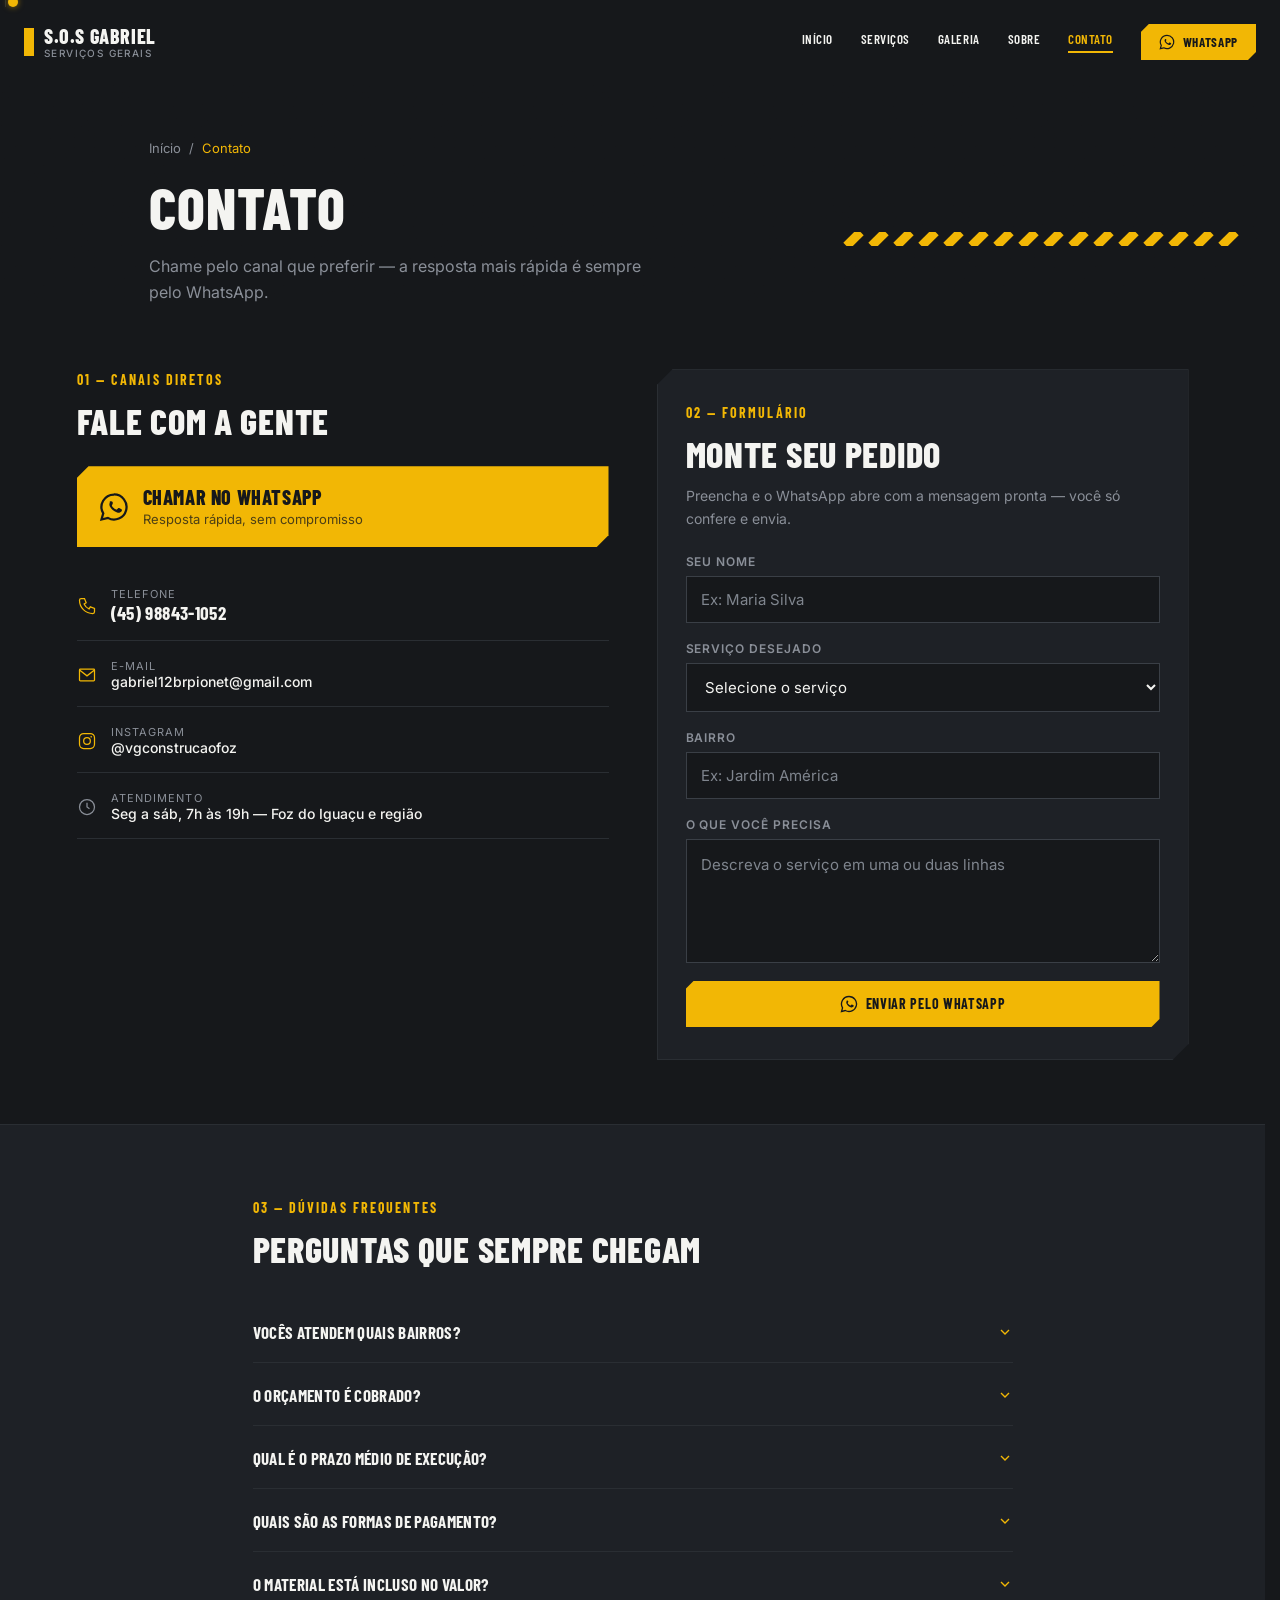
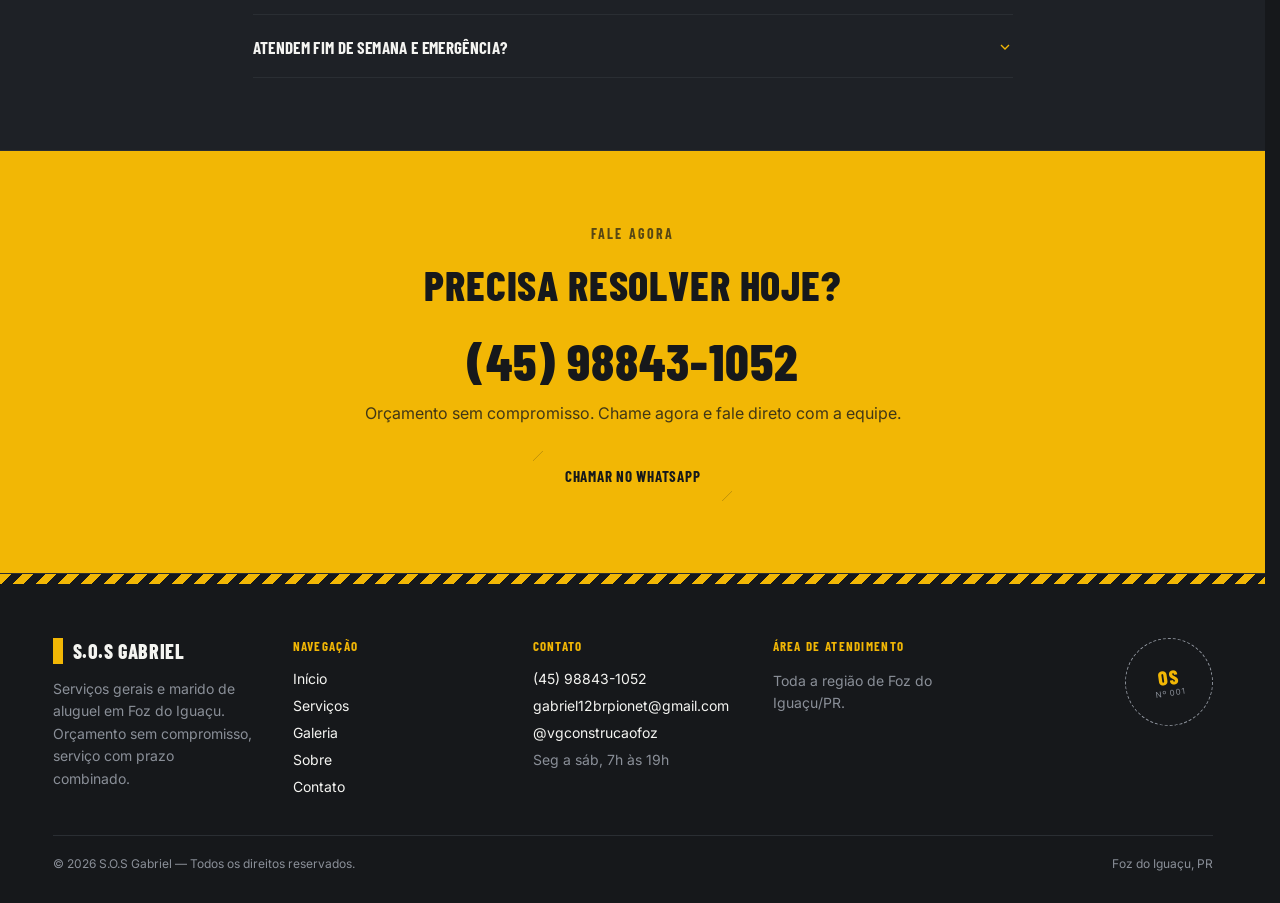
==== contato.html @ 35807630 "Normalize static site for deploy Move site from "Detalhes para construir site/" to repo root, rename" ====
<!DOCTYPE html>
<html lang="pt-BR">
<head>
<meta charset="utf-8" />
<meta name="viewport" content="width=device-width, initial-scale=1" />
<title>Contato — S.O.S Gabriel Foz do Iguaçu | WhatsApp (45) 98843-1052</title>
<meta name="description" content="Fale com o S.O.S Gabriel em Foz do Iguaçu: WhatsApp (45) 98843-1052, telefone, e-mail e Instagram. Peça seu orçamento sem compromisso pelo formulário." />
<meta property="og:title" content="Contato — S.O.S Gabriel Foz do Iguaçu" />
<meta property="og:description" content="WhatsApp (45) 98843-1052. Marido de aluguel e serviços gerais em Foz do Iguaçu/PR. Orçamento sem compromisso." />
<meta property="og:type" content="website" />
<meta property="og:locale" content="pt_BR" />
<link rel="preconnect" href="https://fonts.googleapis.com" />
<link rel="preconnect" href="https://fonts.gstatic.com" crossorigin />
<link href="https://fonts.googleapis.com/css2?family=Barlow+Condensed:wght@600;700;800&family=Inter:wght@400;500;600;700&display=swap" rel="stylesheet" />
<link rel="icon" type="image/svg+xml" href="assets/img/favicon.svg" />
<link rel="stylesheet" href="css/styles.css" />
</head>
<body data-page="contato">

<div class="scroll-progress" aria-hidden="true">
  <div class="scroll-progress__tick" style="left:-6px"></div>
  <div class="scroll-progress__tick" style="left:5px"></div>
  <div class="scroll-progress__bubble" id="scrollBubble"></div>
</div>
<header class="site-header" id="siteHeader">
  <a class="brand" href="index.html">
    <span class="brand__bar"></span>
    <span class="brand__text">
      <span class="brand__name">S.O.S Gabriel</span>
      <span class="brand__tag">Serviços Gerais</span>
    </span>
  </a>
  <nav class="nav-desktop" aria-label="Navegação principal">
    <a class="nav-link" href="index.html">Início</a>
    <a class="nav-link" href="servicos.html">Serviços</a>
    <a class="nav-link" href="galeria.html">Galeria</a>
    <a class="nav-link" href="sobre.html">Sobre</a>
    <a class="nav-link is-active" href="contato.html">Contato</a>
    <a class="btn btn-primary btn-sm" data-wa="header" target="_blank" rel="noopener" aria-label="Falar no WhatsApp" href="#">
      <svg width="16" height="16" viewBox="0 0 24 24" fill="none" aria-hidden="true"><path d="M12 2a10 10 0 0 0-8.6 15.1L2 22l5.1-1.3A10 10 0 1 0 12 2z" stroke="#16181B" stroke-width="1.8" /><path d="M8.3 8.3c.3-.9 1-1 1.5-.9.5.1 1 .3 1.2 1 .3.6-.2 1.4-.5 1.9-.3.5-.3.7 0 1.1.6.9 1.9 2.1 3.1 2.6.4.2.6.1.9-.2l.6-.7c.4-.4 1-.5 1.4-.2l1.5.9c.4.3.5.9.2 1.3-.6.9-1.9 1.6-3.1 1.4-2.4-.4-5.2-2.4-6.5-5.2-.5-1.1-.4-2.3.3-3.4z" fill="#16181B" /></svg>
      WhatsApp
    </a>
  </nav>
  <button class="hamburger" id="hamburgerBtn" aria-label="Abrir menu" aria-expanded="false" aria-controls="mobileMenu">
    <span></span><span></span><span></span>
  </button>
</header>

<div id="mobileMenu" class="mobile-menu" role="dialog" aria-modal="true" aria-label="Menu de navegação" aria-hidden="true">
  <div class="mobile-menu__top">
    <span class="brand__name">S.O.S Gabriel</span>
    <button type="button" class="mobile-menu__close" aria-label="Fechar menu">×</button>
  </div>
  <nav class="mobile-menu__nav" aria-label="Navegação mobile">
    <a class="nav-link" href="index.html">Início</a>
    <a class="nav-link" href="servicos.html">Serviços</a>
    <a class="nav-link" href="galeria.html">Galeria</a>
    <a class="nav-link" href="sobre.html">Sobre</a>
    <a class="nav-link is-active" href="contato.html">Contato</a>
  </nav>
  <div class="mobile-menu__footer">
    <a href="tel:+5545988431052" class="mobile-menu__phone">(45) 98843-1052</a>
    <a class="mobile-menu__wa" data-wa="header" target="_blank" rel="noopener" href="#">Falar no WhatsApp</a>
  </div>
</div>

<div class="header-spacer"></div>

<section class="hero hero--inner">
  <div class="noise-overlay" aria-hidden="true"></div>
  <div class="container">
    <div class="breadcrumb">
      <a href="index.html">Início</a>
      <span>/</span>
      <span class="current">Contato</span>
    </div>
    <h1 class="h1">Contato</h1>
    <p class="lede">Chame pelo canal que preferir — a resposta mais rápida é sempre pelo WhatsApp.</p>
  </div>
  <div class="hero-stripes-wrap">
    <svg class="hero-stripes" width="100%" height="14" viewBox="0 0 400 14" preserveAspectRatio="none">
      <line x1="5.5" y1="14" x2="19.5" y2="0" stroke="#F2B705" stroke-width="9" vector-effect="non-scaling-stroke" stroke-dasharray="20" stroke-dashoffset="20" />
      <line x1="30.5" y1="14" x2="44.5" y2="0" stroke="#F2B705" stroke-width="9" vector-effect="non-scaling-stroke" stroke-dasharray="20" stroke-dashoffset="20" />
      <line x1="55.5" y1="14" x2="69.5" y2="0" stroke="#F2B705" stroke-width="9" vector-effect="non-scaling-stroke" stroke-dasharray="20" stroke-dashoffset="20" />
      <line x1="80.5" y1="14" x2="94.5" y2="0" stroke="#F2B705" stroke-width="9" vector-effect="non-scaling-stroke" stroke-dasharray="20" stroke-dashoffset="20" />
      <line x1="105.5" y1="14" x2="119.5" y2="0" stroke="#F2B705" stroke-width="9" vector-effect="non-scaling-stroke" stroke-dasharray="20" stroke-dashoffset="20" />
      <line x1="130.5" y1="14" x2="144.5" y2="0" stroke="#F2B705" stroke-width="9" vector-effect="non-scaling-stroke" stroke-dasharray="20" stroke-dashoffset="20" />
      <line x1="155.5" y1="14" x2="169.5" y2="0" stroke="#F2B705" stroke-width="9" vector-effect="non-scaling-stroke" stroke-dasharray="20" stroke-dashoffset="20" />
      <line x1="180.5" y1="14" x2="194.5" y2="0" stroke="#F2B705" stroke-width="9" vector-effect="non-scaling-stroke" stroke-dasharray="20" stroke-dashoffset="20" />
      <line x1="205.5" y1="14" x2="219.5" y2="0" stroke="#F2B705" stroke-width="9" vector-effect="non-scaling-stroke" stroke-dasharray="20" stroke-dashoffset="20" />
      <line x1="230.5" y1="14" x2="244.5" y2="0" stroke="#F2B705" stroke-width="9" vector-effect="non-scaling-stroke" stroke-dasharray="20" stroke-dashoffset="20" />
      <line x1="255.5" y1="14" x2="269.5" y2="0" stroke="#F2B705" stroke-width="9" vector-effect="non-scaling-stroke" stroke-dasharray="20" stroke-dashoffset="20" />
      <line x1="280.5" y1="14" x2="294.5" y2="0" stroke="#F2B705" stroke-width="9" vector-effect="non-scaling-stroke" stroke-dasharray="20" stroke-dashoffset="20" />
      <line x1="305.5" y1="14" x2="319.5" y2="0" stroke="#F2B705" stroke-width="9" vector-effect="non-scaling-stroke" stroke-dasharray="20" stroke-dashoffset="20" />
      <line x1="330.5" y1="14" x2="344.5" y2="0" stroke="#F2B705" stroke-width="9" vector-effect="non-scaling-stroke" stroke-dasharray="20" stroke-dashoffset="20" />
      <line x1="355.5" y1="14" x2="369.5" y2="0" stroke="#F2B705" stroke-width="9" vector-effect="non-scaling-stroke" stroke-dasharray="20" stroke-dashoffset="20" />
      <line x1="380.5" y1="14" x2="394.5" y2="0" stroke="#F2B705" stroke-width="9" vector-effect="non-scaling-stroke" stroke-dasharray="20" stroke-dashoffset="20" />
    </svg>
  </div>
</section>

<div class="contact-grid">
  <div>
    <span class="eyebrow">01 — Canais diretos</span>
    <h2 class="h2">Fale com a gente</h2>

    <a href="#" data-wa="contato" target="_blank" rel="noopener" class="contact-wa">
      <svg width="30" height="30" viewBox="0 0 24 24" fill="none" aria-hidden="true"><path d="M12 2a10 10 0 0 0-8.6 15.1L2 22l5.1-1.3A10 10 0 1 0 12 2z" stroke="#16181B" stroke-width="1.8" /><path d="M8.3 8.3c.3-.9 1-1 1.5-.9.5.1 1 .3 1.2 1 .3.6-.2 1.4-.5 1.9-.3.5-.3.7 0 1.1.6.9 1.9 2.1 3.1 2.6.4.2.6.1.9-.2l.6-.7c.4-.4 1-.5 1.4-.2l1.5.9c.4.3.5.9.2 1.3-.6.9-1.9 1.6-3.1 1.4-2.4-.4-5.2-2.4-6.5-5.2-.5-1.1-.4-2.3.3-3.4z" fill="#16181B" /></svg>
      <span>
        <strong>Chamar no WhatsApp</strong>
        <small>Resposta rápida, sem compromisso</small>
      </span>
    </a>

    <div class="contact-list">
      <a href="tel:+5545988431052" class="contact-list__item">
        <svg width="20" height="20" viewBox="0 0 24 24" fill="none" stroke="#F2B705" stroke-width="1.5" aria-hidden="true"><path d="M5 3h4l2 5-2.5 1.5a12 12 0 0 0 6 6L16 13l5 2v4a2 2 0 0 1-2 2A16 16 0 0 1 3 5a2 2 0 0 1 2-2z" /></svg>
        <span>
          <span class="contact-list__label">Telefone</span>
          <span class="contact-list__value">(45) 98843-1052</span>
        </span>
      </a>
      <a href="mailto:gabriel12brpionet@gmail.com" class="contact-list__item">
        <svg width="20" height="20" viewBox="0 0 24 24" fill="none" stroke="#F2B705" stroke-width="1.5" aria-hidden="true"><rect x="3" y="5" width="18" height="14" rx="1" /><path d="M3 6l9 7 9-7" /></svg>
        <span>
          <span class="contact-list__label">E-mail</span>
          <span class="contact-list__value--body">gabriel12brpionet@gmail.com</span>
        </span>
      </a>
      <a href="https://instagram.com/vgconstrucaofoz" target="_blank" rel="noopener" class="contact-list__item">
        <svg width="20" height="20" viewBox="0 0 24 24" fill="none" stroke="#F2B705" stroke-width="1.5" aria-hidden="true"><rect x="3" y="3" width="18" height="18" rx="5" /><circle cx="12" cy="12" r="4" /><circle cx="17" cy="7" r="1" fill="#F2B705" stroke="none" /></svg>
        <span>
          <span class="contact-list__label">Instagram</span>
          <span class="contact-list__value--body">@vgconstrucaofoz</span>
        </span>
      </a>
      <div class="contact-list__item">
        <svg width="20" height="20" viewBox="0 0 24 24" fill="none" stroke="#8A8F98" stroke-width="1.5" aria-hidden="true"><circle cx="12" cy="12" r="9" /><path d="M12 7v5l3 2" /></svg>
        <span>
          <span class="contact-list__label">Atendimento</span>
          <span class="contact-list__value--body">Seg a sáb, 7h às 19h — Foz do Iguaçu e região</span>
        </span>
      </div>
    </div>
  </div>

  <div class="contact-form-card">
    <span class="eyebrow">02 — Formulário</span>
    <h2 class="h2">Monte seu pedido</h2>
    <p>Preencha e o WhatsApp abre com a mensagem pronta — você só confere e envia.</p>

    <form class="form" novalidate>
      <div class="field">
        <label for="os-nome">Seu nome</label>
        <input id="os-nome" name="nome" type="text" placeholder="Ex: Maria Silva" aria-invalid="false" />
        <span role="alert" class="field__error"></span>
      </div>

      <div class="field">
        <label for="os-servico">Serviço desejado</label>
        <select id="os-servico" name="servico" aria-invalid="false">
          <option value="">Selecione o serviço</option>
          <option value="Pintura">Pintura</option>
          <option value="Cerâmica e porcelanato">Cerâmica e porcelanato</option>
          <option value="Elétrica e instalações">Elétrica e instalações</option>
          <option value="Montagem de móveis">Montagem de móveis</option>
          <option value="Manutenção geral">Manutenção geral</option>
          <option value="Desentupimento">Desentupimento</option>
          <option value="Limpeza de calhas e telhados">Limpeza de calhas e telhados</option>
          <option value="Acabamentos">Acabamentos</option>
          <option value="Outro serviço">Outro serviço</option>
        </select>
        <span role="alert" class="field__error"></span>
      </div>

      <div class="field">
        <label for="os-bairro">Bairro</label>
        <input id="os-bairro" name="bairro" type="text" placeholder="Ex: Jardim América" aria-invalid="false" />
        <span role="alert" class="field__error"></span>
      </div>

      <div class="field">
        <label for="os-descricao">O que você precisa</label>
        <textarea id="os-descricao" name="descricao" rows="4" placeholder="Descreva o serviço em uma ou duas linhas" aria-invalid="false"></textarea>
        <span role="alert" class="field__error"></span>
      </div>

      <button type="submit" class="btn btn-primary" style="justify-content:center;">
        <svg width="18" height="18" viewBox="0 0 24 24" fill="none" aria-hidden="true"><path d="M12 2a10 10 0 0 0-8.6 15.1L2 22l5.1-1.3A10 10 0 1 0 12 2z" stroke="#16181B" stroke-width="1.8" /><path d="M8.3 8.3c.3-.9 1-1 1.5-.9.5.1 1 .3 1.2 1 .3.6-.2 1.4-.5 1.9-.3.5-.3.7 0 1.1.6.9 1.9 2.1 3.1 2.6.4.2.6.1.9-.2l.6-.7c.4-.4 1-.5 1.4-.2l1.5.9c.4.3.5.9.2 1.3-.6.9-1.9 1.6-3.1 1.4-2.4-.4-5.2-2.4-6.5-5.2-.5-1.1-.4-2.3.3-3.4z" fill="#16181B" /></svg>
        Enviar pelo WhatsApp
      </button>
      <span role="status" class="form-status">WhatsApp aberto em nova aba com sua mensagem. Se não abriu, verifique o bloqueio de pop-ups.</span>
    </form>
  </div>
</div>

<section class="section--alt" style="padding:72px 24px;">
  <div class="container" style="max-width:760px;">
    <span class="eyebrow">03 — Dúvidas frequentes</span>
    <h2 class="h2">Perguntas que sempre chegam</h2>
    <div class="faq-list">
      <div class="faq-item">
        <button type="button" class="faq-item__q" aria-expanded="false">
          <span>Vocês atendem quais bairros?</span>
          <span class="faq-item__icon" aria-hidden="true"><svg width="16" height="16" viewBox="0 0 24 24" fill="none" stroke="#F2B705" stroke-width="2"><polyline points="6 9 12 15 18 9" /></svg></span>
        </button>
        <div class="faq-item__panel">
          <div class="faq-item__panel-inner">
            <p>Atendemos toda Foz do Iguaçu — Centro, Jardim América, Vila Yolanda, Três Lagoas, Porto Meira, Cidade Nova e demais bairros — além de cidades vizinhas como Santa Terezinha de Itaipu e Medianeira.</p>
          </div>
        </div>
      </div>
      <div class="faq-item">
        <button type="button" class="faq-item__q" aria-expanded="false">
          <span>O orçamento é cobrado?</span>
          <span class="faq-item__icon" aria-hidden="true"><svg width="16" height="16" viewBox="0 0 24 24" fill="none" stroke="#F2B705" stroke-width="2"><polyline points="6 9 12 15 18 9" /></svg></span>
        </button>
        <div class="faq-item__panel">
          <div class="faq-item__panel-inner">
            <p>Não. A visita e o orçamento são gratuitos e sem compromisso. Você só paga se aprovar o serviço.</p>
          </div>
        </div>
      </div>
      <div class="faq-item">
        <button type="button" class="faq-item__q" aria-expanded="false">
          <span>Qual é o prazo médio de execução?</span>
          <span class="faq-item__icon" aria-hidden="true"><svg width="16" height="16" viewBox="0 0 24 24" fill="none" stroke="#F2B705" stroke-width="2"><polyline points="6 9 12 15 18 9" /></svg></span>
        </button>
        <div class="faq-item__panel">
          <div class="faq-item__panel-inner">
            <p>Depende do serviço: um reparo simples ou montagem de móvel geralmente sai no mesmo dia; pintura e revestimento variam de dois a cinco dias. O prazo é combinado antes de começar e cumprido.</p>
          </div>
        </div>
      </div>
      <div class="faq-item">
        <button type="button" class="faq-item__q" aria-expanded="false">
          <span>Quais são as formas de pagamento?</span>
          <span class="faq-item__icon" aria-hidden="true"><svg width="16" height="16" viewBox="0 0 24 24" fill="none" stroke="#F2B705" stroke-width="2"><polyline points="6 9 12 15 18 9" /></svg></span>
        </button>
        <div class="faq-item__panel">
          <div class="faq-item__panel-inner">
            <p>Aceitamos Pix, dinheiro e cartão. Em serviços maiores é possível dividir o pagamento em etapas, combinadas junto com o orçamento.</p>
          </div>
        </div>
      </div>
      <div class="faq-item">
        <button type="button" class="faq-item__q" aria-expanded="false">
          <span>O material está incluso no valor?</span>
          <span class="faq-item__icon" aria-hidden="true"><svg width="16" height="16" viewBox="0 0 24 24" fill="none" stroke="#F2B705" stroke-width="2"><polyline points="6 9 12 15 18 9" /></svg></span>
        </button>
        <div class="faq-item__panel">
          <div class="faq-item__panel-inner">
            <p>Você escolhe: podemos orçar só a mão de obra ou incluir o material. Quando incluímos, a lista e os valores vão discriminados no orçamento, sem sobretaxa escondida.</p>
          </div>
        </div>
      </div>
      <div class="faq-item">
        <button type="button" class="faq-item__q" aria-expanded="false">
          <span>Atendem fim de semana e emergência?</span>
          <span class="faq-item__icon" aria-hidden="true"><svg width="16" height="16" viewBox="0 0 24 24" fill="none" stroke="#F2B705" stroke-width="2"><polyline points="6 9 12 15 18 9" /></svg></span>
        </button>
        <div class="faq-item__panel">
          <div class="faq-item__panel-inner">
            <p>Sim. Atendemos de segunda a sábado, das 7h às 19h, e emergências como vazamento ou entupimento podem ser atendidas fora desse horário — chame no WhatsApp e a gente verifica a disponibilidade.</p>
          </div>
        </div>
      </div>
    </div>
  </div>
</section>

<section class="cta-banner">
  <div class="container">
    <span class="cta-banner__eyebrow">Fale agora</span>
    <h2 class="cta-banner__title">Precisa resolver hoje?</h2>
    <a href="tel:+5545988431052" class="cta-banner__phone">(45) 98843-1052</a>
    <p class="cta-banner__sub">Orçamento sem compromisso. Chame agora e fale direto com a equipe.</p>
    <a href="#" data-wa="ctaFinal" target="_blank" rel="noopener" class="btn-cta">
      <span class="btn-cta__fill" aria-hidden="true"></span>
      <span class="btn-cta__roller" aria-hidden="true">
        <svg width="20" height="20" viewBox="0 0 24 24" aria-hidden="true"><rect x="1" y="7" width="13" height="8" rx="1.5" fill="#16181B" /><rect x="14" y="9" width="4" height="4" fill="#16181B" /><line x1="18" y1="11" x2="23" y2="11" stroke="#16181B" stroke-width="2" /></svg>
      </span>
      <span class="btn-cta__label">
        <span class="btn-cta__text-light">Chamar no WhatsApp</span>
        <span class="btn-cta__text-dark" aria-hidden="true">Chamar no WhatsApp</span>
      </span>
    </a>
  </div>
</section>

<footer class="site-footer">
  <div class="site-footer__stripe" aria-hidden="true"></div>
  <div class="site-footer__grid">
    <div>
      <div class="brand">
        <span class="brand__bar" style="height:26px"></span>
        <span class="brand__name">S.O.S Gabriel</span>
      </div>
      <p style="font-family:var(--font-body);font-size:14px;line-height:1.6;color:var(--muted);margin:14px 0 0;max-width:260px;">Serviços gerais e marido de aluguel em Foz do Iguaçu. Orçamento sem compromisso, serviço com prazo combinado.</p>
    </div>
    <div>
      <h3>Navegação</h3>
      <nav class="site-footer__nav" aria-label="Navegação do rodapé">
        <a href="index.html">Início</a>
        <a href="servicos.html">Serviços</a>
        <a href="galeria.html">Galeria</a>
        <a href="sobre.html">Sobre</a>
        <a href="contato.html">Contato</a>
      </nav>
    </div>
    <div>
      <h3>Contato</h3>
      <div class="site-footer__contact">
        <a href="#" data-wa="footer" target="_blank" rel="noopener">(45) 98843-1052</a>
        <a href="mailto:gabriel12brpionet@gmail.com">gabriel12brpionet@gmail.com</a>
        <a href="https://instagram.com/vgconstrucaofoz" target="_blank" rel="noopener">@vgconstrucaofoz</a>
        <span>Seg a sáb, 7h às 19h</span>
      </div>
    </div>
    <div>
      <h3>Área de atendimento</h3>
      <p class="site-footer__area">Toda a região de Foz do Iguaçu/PR.</p>
    </div>
    <div class="site-footer__badge-wrap">
      <div class="site-footer__badge" aria-hidden="true">
        <div class="site-footer__badge-text">
          <b>OS</b>
          <small>Nº 001</small>
        </div>
      </div>
    </div>
  </div>
  <div class="site-footer__bottom">
    <span>© <span id="footerYear"></span> S.O.S Gabriel — Todos os direitos reservados.</span>
    <span>Foz do Iguaçu, PR</span>
  </div>
</footer>

<script src="js/main.js"></script>
<script src="js/interactions.js"></script>
</body>
</html>
---- css/styles.css ----
/* S.O.S Gabriel — Serviços Gerais | stylesheet */

:root {
  --z-header: 150;
  --z-progress: 160;
  --z-fab: 180;
  --z-lightbox: 300;
  --z-menu: 400;

  --bg: #16181B;
  --bg-alt: #1E2126;
  --border: #2A2E33;
  --border-light: #8A8F98;
  --text: #F4F4F1;
  --muted: #8A8F98;
  --accent: #F2B705;

  --font-display: 'Barlow Condensed', sans-serif;
  --font-body: 'Inter', sans-serif;
}

/* ---------- Reset & base ---------- */
* { box-sizing: border-box; }
html { scroll-padding-top: 96px; scrollbar-gutter: stable; }
html.has-sub-nav { scroll-padding-top: 152px; }
body { margin: 0; background: var(--bg); font-family: var(--font-body); }
img { max-width: 100%; }
::selection { background: var(--accent); color: var(--bg); }
a { color: var(--accent); }
a:hover { color: var(--text); }
*:focus-visible { outline: 2px solid var(--accent); outline-offset: 2px; }
button { font: inherit; }

.container { max-width: 1160px; margin: 0 auto; }

@keyframes osDash { from { background-position: 0 0; } to { background-position: 32px 0; } }
@keyframes osRoll { 0%, 100% { transform: translateX(0) rotate(0); } 50% { transform: translateX(4px) rotate(15deg); } }
@keyframes osTileLift { 0%, 100% { transform: translateY(0) scale(1); } 50% { transform: translateY(-2px) scale(1.06); } }
@keyframes osSparkFlicker { 0%, 100% { opacity: 1; transform: scale(1); } 30% { opacity: .35; transform: scale(.9); } 60% { opacity: 1; transform: scale(1.1); } }
@keyframes osScrewTurn { 0%, 100% { transform: rotate(0); } 50% { transform: rotate(35deg); } }
@keyframes osWrenchTurn { 0%,100% { transform: rotate(0); } 40% { transform: rotate(-20deg); } 70% { transform: rotate(8deg); } }
@keyframes osSqueeze { 0%, 100% { transform: scaleY(1); } 50% { transform: scaleY(.8); } }
@keyframes osDrip { 0%, 100% { transform: translateY(0); } 40% { transform: translateY(3px); } 70% { transform: translateY(-1px); } }
@keyframes osBrushStroke { 0%, 100% { transform: translateX(0) rotate(0); } 50% { transform: translateX(-3px) rotate(-8deg); } }
@keyframes osButtonShake { 0%, 100% { transform: translateX(0); } 20% { transform: translateX(-2px); } 40% { transform: translateX(2px); } 60% { transform: translateX(-1px); } 80% { transform: translateX(1px); } }
@keyframes osGalleryEnter { from { opacity: 0; transform: scale(.92); } to { opacity: 1; transform: scale(1); } }
@keyframes osRadarPulse { 0% { transform: scale(.7); opacity: .8; } 100% { transform: scale(1.8); opacity: 0; } }

@media (prefers-reduced-motion: reduce) {
  *, *::before, *::after { animation-duration: .001ms !important; animation-iteration-count: 1 !important; transition-duration: .001ms !important; }
}

/* ---------- Typography helpers ---------- */
.eyebrow {
  font-family: var(--font-display); font-weight: 700; font-size: 14px;
  letter-spacing: .15em; color: var(--accent); text-transform: uppercase;
}
.h1 {
  font-family: var(--font-display); font-weight: 800;
  font-size: clamp(34px, 6vw, 58px); letter-spacing: .02em; text-transform: uppercase;
  color: var(--text); margin: 16px 0 0;
}
.h2 {
  font-family: var(--font-display); font-weight: 800;
  font-size: clamp(26px, 3.8vw, 36px); letter-spacing: .02em; text-transform: uppercase;
  color: var(--text); margin: 10px 0 0;
}
.lede { font-family: var(--font-body); font-size: 16px; color: var(--muted); max-width: 520px; margin: 12px 0 0; line-height: 1.6; }

.breadcrumb { display: flex; gap: 8px; align-items: center; font-family: var(--font-body); font-size: 13px; color: var(--muted); }
.breadcrumb a { color: var(--muted); text-decoration: none; }
.breadcrumb a:hover { color: var(--text); }
.breadcrumb .current { color: var(--accent); }

/* ---------- Buttons ---------- */
.btn {
  display: inline-flex; align-items: center; gap: 8px; text-decoration: none;
  font-family: var(--font-display); font-weight: 700; font-size: 14px;
  letter-spacing: .05em; text-transform: uppercase; padding: 14px 24px;
  clip-path: polygon(8px 0, 100% 0, 100% calc(100% - 8px), calc(100% - 8px) 100%, 0 100%, 0 8px);
  border: none; cursor: pointer; transition: transform 200ms ease;
}
.btn:hover, .btn:focus-visible { transform: translateY(-2px); }
.btn-primary { background: var(--accent); color: var(--bg); }
.btn-primary:hover, .btn-primary:focus-visible { color: var(--bg); }
.btn-outline { background: transparent; color: var(--text); border: 1px solid var(--border-light); clip-path: none; padding: 16px 28px; transition: border-color 200ms ease, color 200ms ease; }
.btn-outline:hover, .btn-outline:focus-visible { border-color: var(--accent); color: var(--accent); transform: none; }
.btn-sm { padding: 10px 18px; font-size: 13px; clip-path: polygon(8px 0, 100% 0, 100% calc(100% - 8px), calc(100% - 8px) 100%, 0 100%, 0 8px); white-space: nowrap; }
.btn svg { flex-shrink: 0; }

/* Big hero/CTA "paint roller" button */
.btn-hero {
  position: relative; padding: 16px 28px;
  clip-path: polygon(10px 0, 100% 0, 100% calc(100% - 10px), calc(100% - 10px) 100%, 0 100%, 0 10px);
}
.btn-hero.is-active { animation: osButtonShake 400ms ease; }

.btn-cta {
  position: relative; overflow: hidden; display: inline-flex; align-items: center; justify-content: center; gap: 10px;
  font-family: var(--font-display); font-weight: 700; font-size: 15px; letter-spacing: .05em; text-transform: uppercase;
  padding: 16px 32px; clip-path: polygon(10px 0, 100% 0, 100% calc(100% - 10px), calc(100% - 10px) 100%, 0 100%, 0 10px);
  text-decoration: none; background: var(--bg); color: var(--text);
}
.btn-cta__fill {
  position: absolute; inset: 0; background: var(--accent); transform: scaleX(0); transform-origin: left center;
  transition: transform 500ms ease; z-index: 1; pointer-events: none;
}
.btn-cta.is-painted .btn-cta__fill { transform: scaleX(1); }
.btn-cta__roller {
  position: absolute; top: 50%; left: 0; width: 100%; z-index: 3; display: flex; pointer-events: none;
  transform: translate(-26px, -50%); transition: transform 500ms ease;
}
.btn-cta.is-painted .btn-cta__roller { transform: translate(100%, -50%); }
.btn-cta__label { position: relative; z-index: 2; display: inline-block; }
.btn-cta__text-dark { position: absolute; left: 0; top: 0; color: var(--bg); white-space: nowrap; opacity: 0; transition: opacity 250ms ease; }
.btn-cta.is-painted .btn-cta__text-light { opacity: 0; transition: opacity 250ms ease; }
.btn-cta.is-painted .btn-cta__text-dark { opacity: 1; }

/* ---------- Reveal on scroll ---------- */
.reveal { opacity: 0; transform: translateY(24px); transition: opacity 600ms ease, transform 600ms ease; transition-delay: calc(var(--i, 0) * var(--stagger, 60ms)); }
.reveal.is-visible { opacity: 1; transform: translateY(0); }

/* ---------- Noise overlay + hero stripes ---------- */
.noise-overlay {
  position: absolute; inset: 0; opacity: .5; pointer-events: none;
  background-image: url("data:image/svg+xml,%3Csvg xmlns='http://www.w3.org/2000/svg' width='120' height='120'%3E%3Cfilter id='n'%3E%3CfeTurbulence type='fractalNoise' baseFrequency='0.85' numOctaves='2' stitchTiles='stitch'/%3E%3CfeColorMatrix type='matrix' values='0 0 0 0 0 0 0 0 0 0 0 0 0 0 0 0 0 0 0.05 0'/%3E%3C/filter%3E%3Crect width='100%25' height='100%25' filter='url(%23n)'/%3E%3C/svg%3E");
}
.hero-stripes { display: block; height: 14px; }
.hero-stripes line { transition: stroke-dashoffset 800ms ease; }
.hero-stripes.is-visible line { stroke-dashoffset: 0; }
.hero-stripes line:nth-child(1) { transition-delay: 200ms; } .hero-stripes line:nth-child(2) { transition-delay: 225ms; }
.hero-stripes line:nth-child(3) { transition-delay: 250ms; } .hero-stripes line:nth-child(4) { transition-delay: 275ms; }
.hero-stripes line:nth-child(5) { transition-delay: 300ms; } .hero-stripes line:nth-child(6) { transition-delay: 325ms; }
.hero-stripes line:nth-child(7) { transition-delay: 350ms; } .hero-stripes line:nth-child(8) { transition-delay: 375ms; }
.hero-stripes line:nth-child(9) { transition-delay: 400ms; } .hero-stripes line:nth-child(10) { transition-delay: 425ms; }
.hero-stripes line:nth-child(11) { transition-delay: 450ms; } .hero-stripes line:nth-child(12) { transition-delay: 475ms; }
.hero-stripes line:nth-child(13) { transition-delay: 500ms; } .hero-stripes line:nth-child(14) { transition-delay: 525ms; }
.hero-stripes line:nth-child(15) { transition-delay: 550ms; } .hero-stripes line:nth-child(16) { transition-delay: 575ms; }

/* ---------- Scroll progress bar (header) ---------- */
.scroll-progress {
  position: fixed; top: 0; left: 0; right: 0; height: 4px; background: var(--bg);
  z-index: var(--z-progress); overflow: visible; transition: opacity 150ms ease;
}
.scroll-progress.is-hidden { opacity: 0; pointer-events: none; }
.scroll-progress__tick { position: absolute; top: 50%; width: 1px; height: 10px; background: var(--border); transform: translateY(-50%); }
.scroll-progress__bubble {
  position: absolute; top: 50%; left: 0; width: 10px; height: 10px; border-radius: 50%;
  background: var(--accent); box-shadow: 0 0 6px rgba(242, 183, 5, .6); transform: translate(-50%, -50%);
  transition: left 80ms linear;
}

/* ---------- Header ---------- */
.site-header {
  position: fixed; top: 4px; left: 0; right: 0; z-index: var(--z-header);
  display: flex; align-items: center; justify-content: space-between;
  padding: 20px 24px; background: transparent; border-bottom: 1px solid transparent;
  transition: padding 250ms ease, background 250ms ease, border-color 250ms ease, box-shadow 250ms ease;
}
.site-header.is-scrolled {
  padding: 12px 24px; background: rgba(22, 24, 27, .97); border-bottom: 1px solid var(--border);
  box-shadow: 0 8px 24px rgba(0, 0, 0, .35); backdrop-filter: blur(6px);
}
.brand { display: flex; align-items: center; gap: 10px; text-decoration: none; }
.brand__bar { width: 10px; height: 28px; background: var(--accent); flex-shrink: 0; }
.brand__text { display: flex; flex-direction: column; line-height: 1; }
.brand__name { font-family: var(--font-display); font-weight: 800; font-size: 20px; letter-spacing: .03em; color: var(--text); text-transform: uppercase; }
.brand__tag { font-family: var(--font-body); font-weight: 500; font-size: 10px; letter-spacing: .14em; color: var(--muted); text-transform: uppercase; margin-top: 2px; }

.nav-desktop { display: flex; align-items: center; gap: 28px; }
.nav-link {
  font-family: var(--font-display); font-weight: 600; font-size: 13px; letter-spacing: .04em; text-transform: uppercase;
  color: var(--text); text-decoration: none; padding-bottom: 4px; border-bottom: 2px solid transparent;
  transition: color 200ms ease, border-color 200ms ease;
}
.nav-link.is-active, .nav-link:hover { color: var(--accent); }
.nav-link.is-active { border-color: var(--accent); }

.hamburger {
  display: none; width: 42px; height: 42px; flex-direction: column; justify-content: center; align-items: center;
  gap: 5px; background: transparent; border: 1px solid var(--border-light); cursor: pointer; flex-shrink: 0;
}
.hamburger span { width: 20px; height: 2px; background: var(--text); }

.header-spacer { height: 84px; }

.mobile-menu {
  position: fixed; inset: 0; height: 100dvh; width: 100vw; background: var(--bg); z-index: var(--z-menu);
  display: flex; flex-direction: column; padding: 24px 24px 32px; box-sizing: border-box;
  transform: translateY(-100%); transition: transform 250ms ease, visibility 0s linear 250ms;
  visibility: hidden; pointer-events: none;
}
.mobile-menu.is-open { transform: translateY(0); visibility: visible; pointer-events: auto; transition: transform 250ms ease; }
.mobile-menu__top { display: flex; align-items: center; justify-content: space-between; flex-shrink: 0; }
.mobile-menu__close { width: 42px; height: 42px; background: transparent; border: 1px solid var(--border-light); color: var(--text); font-size: 22px; line-height: 1; cursor: pointer; }
.mobile-menu__nav { flex: 1; display: flex; flex-direction: column; align-items: center; justify-content: center; gap: 26px; }
.mobile-menu__nav .nav-link {
  font-size: 30px; opacity: 0; transform: translateY(14px); transition: opacity 350ms ease, transform 350ms ease; border-bottom: none;
}
.mobile-menu.is-open .mobile-menu__nav .nav-link { opacity: 1; transform: translateY(0); }
.mobile-menu__nav .nav-link:nth-child(1) { transition-delay: 150ms; } .mobile-menu__nav .nav-link:nth-child(2) { transition-delay: 200ms; }
.mobile-menu__nav .nav-link:nth-child(3) { transition-delay: 250ms; } .mobile-menu__nav .nav-link:nth-child(4) { transition-delay: 300ms; }
.mobile-menu__nav .nav-link:nth-child(5) { transition-delay: 350ms; }
.mobile-menu__footer {
  display: flex; flex-direction: column; align-items: center; gap: 16px; flex-shrink: 0;
  opacity: 0; transform: translateY(10px); transition: opacity 350ms ease, transform 350ms ease;
}
.mobile-menu.is-open .mobile-menu__footer { opacity: 1; transform: translateY(0); transition-delay: 250ms; }
.mobile-menu__phone { font-family: var(--font-display); font-weight: 700; font-size: 20px; letter-spacing: .02em; color: var(--text); text-decoration: none; }
.mobile-menu__wa { display: flex; justify-content: center; align-items: center; gap: 8px; background: var(--accent); color: var(--bg); font-family: var(--font-display); font-weight: 700; font-size: 15px; letter-spacing: .05em; text-transform: uppercase; padding: 16px; text-decoration: none; width: 100%; box-sizing: border-box; }

@media (max-width: 899px) {
  .nav-desktop { display: none; }
  .hamburger { display: flex; }
}
@media (min-width: 900px) {
  .mobile-menu { display: none; }
}

/* ---------- Footer ---------- */
.site-footer { background: var(--bg); border-top: 1px solid var(--border); padding: 64px 24px 32px; position: relative; overflow: hidden; }
.site-footer__stripe { height: 10px; position: absolute; top: 0; left: 0; right: 0; background: repeating-linear-gradient(135deg, var(--accent) 0px, var(--accent) 8px, var(--bg) 8px, var(--bg) 16px); }
.site-footer__grid { max-width: 1160px; margin: 0 auto; display: grid; grid-template-columns: repeat(auto-fit, minmax(200px, 1fr)); gap: 40px; }
.site-footer h3 { font-family: var(--font-display); font-weight: 700; font-size: 13px; letter-spacing: .1em; color: var(--accent); text-transform: uppercase; margin: 0; }
.site-footer__nav { display: flex; flex-direction: column; gap: 10px; margin-top: 16px; }
.site-footer__nav a, .site-footer__contact a { font-family: var(--font-body); font-size: 14px; color: var(--text); text-decoration: none; }
.site-footer__contact { display: flex; flex-direction: column; gap: 10px; margin-top: 16px; }
.site-footer__contact span { font-family: var(--font-body); font-size: 14px; color: var(--muted); }
.site-footer__area { font-family: var(--font-body); font-size: 14px; line-height: 1.6; color: var(--muted); margin: 16px 0 0; }
.site-footer__badge-wrap { display: flex; align-items: flex-start; justify-content: flex-end; }
.site-footer__badge { width: 88px; height: 88px; border: 1.5px dashed var(--border-light); border-radius: 50%; display: flex; align-items: center; justify-content: center; transform: rotate(-8deg); flex-shrink: 0; }
.site-footer__badge-text { display: flex; flex-direction: column; align-items: center; line-height: 1; }
.site-footer__badge-text b { font-family: var(--font-display); font-weight: 800; font-size: 20px; letter-spacing: .05em; color: var(--accent); }
.site-footer__badge-text small { font-family: var(--font-body); font-size: 8px; letter-spacing: .1em; color: var(--muted); margin-top: 2px; }
.site-footer__bottom { max-width: 1160px; margin: 40px auto 0; padding-top: 20px; border-top: 1px solid var(--border); display: flex; flex-wrap: wrap; gap: 12px; justify-content: space-between; }
.site-footer__bottom span { font-family: var(--font-body); font-size: 12px; color: var(--muted); }

/* ---------- Floating WhatsApp button ---------- */
.fab-wa {
  position: fixed; bottom: 20px; right: 20px; width: 56px; height: 56px; border-radius: 50%; background: var(--accent);
  display: none; align-items: center; justify-content: center; box-shadow: 0 8px 20px rgba(0, 0, 0, .4); z-index: var(--z-fab);
  opacity: 0; transform: scale(.8); transition: opacity 200ms ease, transform 200ms ease;
}
.fab-wa.is-visible { display: flex; opacity: 1; transform: scale(1); }
@media (min-width: 780px) { .fab-wa { display: none !important; } }

/* ---------- Hero (index) ---------- */
.hero {
  position: relative; overflow: hidden; background: var(--bg); padding: 56px 24px 56px;
  display: flex; flex-wrap: wrap; align-items: center; gap: 48px; min-height: 600px;
}
.hero__copy { flex: 1 1 420px; min-width: 300px; position: relative; z-index: 2; display: flex; gap: 14px; align-items: flex-start; }
.hero__cotas-v { height: 220px; flex-shrink: 0; margin-top: 30px; overflow: visible; }
.hero__cotas-v line { stroke-dasharray: 100; stroke-dashoffset: 100; transition: stroke-dashoffset 900ms ease 300ms; }
.hero.is-revealed .hero__cotas-v line, .hero.is-revealed .hero__cotas-h line { stroke-dashoffset: 0; }
.hero__cotas-v text { fill: var(--muted); font-family: var(--font-body); font-size: 7px; text-anchor: middle; }
.hero__title-wrap { position: relative; }
.hero__cotas-h { position: absolute; top: -6px; left: 0; width: 100%; height: 20px; overflow: visible; }
.hero__cotas-h line { stroke-dasharray: 100; stroke-dashoffset: 100; transition: stroke-dashoffset 900ms ease 300ms; }
.hero__cotas-label { position: absolute; top: -18px; left: 50%; transform: translateX(-50%); font-family: var(--font-body); font-size: 10px; letter-spacing: .08em; color: var(--muted); }
.hero__title { font-family: var(--font-display); font-weight: 800; font-size: clamp(36px, 6vw, 64px); line-height: 1.05; letter-spacing: .02em; text-transform: uppercase; color: var(--text); margin: 18px 0 0; }
.hero__title em { font-style: normal; color: var(--accent); }
.hero__lede { font-family: var(--font-body); font-size: 17px; line-height: 1.6; color: var(--muted); margin: 22px 0 0; max-width: 480px; }
.hero__actions { display: flex; flex-wrap: wrap; gap: 16px; margin-top: 32px; }
.hero__hammer, .hero__spark { position: absolute; top: -14px; right: 6px; opacity: 0; transform-origin: 80% 80%; }
.hero__spark { top: -2px; right: -4px; }
.hero__cta.is-hammering .hero__hammer { animation: osHammerSwing 550ms ease-out; }
.hero__cta.is-hammering .hero__spark { animation: osSpark 550ms ease-out; }
@keyframes osHammerSwing { 0% { transform: rotate(-55deg); opacity: 0; } 15% { opacity: 1; } 55% { transform: rotate(6deg); } 70% { transform: rotate(-8deg); } 100% { transform: rotate(-55deg); opacity: 0; } }
@keyframes osSpark { 0% { opacity: 0; transform: scale(.5); } 30% { opacity: 1; transform: scale(1.15); } 60% { opacity: 1; transform: scale(1); } 100% { opacity: 0; transform: scale(.8); } }

.hero__art { flex: 1 1 320px; min-width: 260px; display: flex; justify-content: center; position: relative; z-index: 2; }
.hero__art img { width: 380px; height: auto; filter: drop-shadow(0 24px 40px rgba(0, 0, 0, .5)); }
.hero__art-fallback { width: 280px; height: 280px; border: 1px solid var(--border-light); display: flex; align-items: center; justify-content: center; }

.hero--inner { padding: 56px 24px 0; min-height: 0; }
.hero--inner .container { position: relative; z-index: 2; }
.hero--inner .hero-stripes-wrap { height: 14px; margin-top: 32px; position: relative; z-index: 2; }

/* ---------- Reveal fade blocks (index sections use plain reveal) ---------- */
.section { padding: 72px 24px; background: var(--bg); }
.section--alt { background: var(--bg-alt); border-top: 1px solid var(--border); border-bottom: 1px solid var(--border); }

/* ---------- Credibility stats ---------- */
.stats-grid { display: grid; grid-template-columns: repeat(auto-fit, minmax(200px, 1fr)); gap: 32px; margin-top: 24px; }
.stat { border-left: 2px solid var(--accent); padding-left: 18px; }
.stat b { font-family: var(--font-display); font-weight: 800; font-size: clamp(34px, 5vw, 48px); color: var(--text); line-height: 1; display: block; }
.stat span { font-family: var(--font-body); font-size: 13px; letter-spacing: .05em; color: var(--muted); text-transform: uppercase; margin-top: 8px; display: block; }
.stat--note { display: flex; flex-direction: column; justify-content: center; }
.stat--note b { font-size: clamp(18px, 3vw, 24px); color: var(--accent); line-height: 1.15; text-transform: uppercase; }

/* ---------- Divider stripes ---------- */
.divider { height: 14px; background: var(--bg); overflow: hidden; }

/* ---------- Services grid (index cards) ---------- */
.service-cards { display: grid; grid-template-columns: repeat(auto-fit, minmax(260px, 1fr)); gap: 20px; margin-top: 40px; }
.service-card {
  display: block; position: relative; text-decoration: none; background: var(--bg-alt); border: 1px solid var(--border-light);
  clip-path: polygon(14px 0, 100% 0, 100% calc(100% - 14px), calc(100% - 14px) 100%, 0 100%, 0 14px);
  padding: 30px 24px; transition: border-color 200ms ease, transform 200ms ease;
}
.service-card:hover, .service-card:focus-visible { border-color: var(--accent); transform: translateY(-6px); }
.service-card__screw { position: absolute; }
.service-card__screw--tl { top: 10px; left: 10px; } .service-card__screw--tr { top: 6px; right: 6px; }
.service-card__screw--bl { bottom: 6px; left: 6px; } .service-card__screw--br { bottom: 10px; right: 10px; }
.service-card.is-visible .service-card__screw { transform: rotate(90deg); transition: transform 500ms ease; }
.service-card__num { font-family: var(--font-display); font-weight: 800; font-size: 13px; letter-spacing: .1em; color: var(--muted); position: absolute; top: 20px; right: 22px; }
.service-card__icon { display: block; transition: transform 200ms ease, opacity 200ms ease; }
.service-card:hover .service-card__icon { animation-duration: 400ms; animation-timing-function: ease; }
.service-card:nth-of-type(1):hover .service-card__icon { animation-name: osRoll; }
.service-card:nth-of-type(2):hover .service-card__icon { animation-name: osTileLift; }
.service-card:nth-of-type(3):hover .service-card__icon { animation-name: osSparkFlicker; }
.service-card:nth-of-type(4):hover .service-card__icon { animation-name: osScrewTurn; }
.service-card:nth-of-type(5):hover .service-card__icon { animation-name: osWrenchTurn; }
.service-card:nth-of-type(6):hover .service-card__icon { animation-name: osSqueeze; }
.service-card:nth-of-type(7):hover .service-card__icon { animation-name: osDrip; }
.service-card:nth-of-type(8):hover .service-card__icon { animation-name: osBrushStroke; }
.service-card__title { font-family: var(--font-display); font-weight: 700; font-size: 19px; letter-spacing: .02em; text-transform: uppercase; color: var(--text); display: block; margin-top: 16px; }
.service-card__desc { font-family: var(--font-body); font-size: 14px; color: var(--muted); line-height: 1.5; display: block; margin-top: 8px; }
.service-card__link { font-family: var(--font-body); font-weight: 600; font-size: 13px; color: var(--text); display: block; margin-top: 16px; }
.service-card__link span { color: var(--accent); }

/* ---------- Steps (how it works) ---------- */
.steps-wrap { position: relative; margin-top: 56px; }
.steps-dash { position: absolute; top: 32px; left: 12%; right: 12%; height: 2px; background-image: repeating-linear-gradient(90deg, var(--accent) 0, var(--accent) 8px, transparent 8px, transparent 16px); z-index: 1; transform: scaleX(0); transform-origin: left center; transition: transform 700ms ease; }
.steps-wrap.is-visible .steps-dash { transform: scaleX(1); }
.steps-grid { display: grid; grid-template-columns: repeat(auto-fit, minmax(220px, 1fr)); gap: 40px; position: relative; z-index: 2; }
.step { text-align: center; }
.step__num { width: 64px; height: 64px; border-radius: 50%; background: var(--bg); border: 2px solid var(--accent); display: flex; align-items: center; justify-content: center; margin: 0 auto; font-family: var(--font-display); font-weight: 800; font-size: 22px; color: var(--accent); }
.step__title { font-family: var(--font-display); font-weight: 700; font-size: 17px; letter-spacing: .03em; text-transform: uppercase; color: var(--text); margin: 18px 0 0; }
.step__desc { font-family: var(--font-body); font-size: 14px; color: var(--muted); line-height: 1.6; margin: 8px 0 0; }

/* ---------- Gallery preview (index) ---------- */
.gallery-preview { display: grid; grid-template-columns: repeat(4, 1fr); grid-auto-rows: 140px; gap: 12px; margin-top: 40px; }
.gallery-preview__tile { position: relative; overflow: hidden; border: 1px solid var(--border-light); }
.gallery-preview__tile img { width: 100%; height: 100%; object-fit: cover; display: block; }
.gallery-preview__tile:nth-child(1) { grid-column: 1 / 3; grid-row: 1 / 3; }
.gallery-preview__tile:nth-child(2) { grid-column: 3 / 5; grid-row: 1; }
.gallery-preview__tile:nth-child(3) { grid-column: 3 / 4; grid-row: 2; }
.gallery-preview__tile:nth-child(4) { grid-column: 4 / 5; grid-row: 2; }
@media (max-width: 700px) {
  .gallery-preview { grid-template-columns: repeat(2, 1fr); grid-auto-rows: 150px; }
  .gallery-preview__tile:nth-child(1) { grid-column: 1 / 2; grid-row: 1 / 2; }
  .gallery-preview__tile:nth-child(2) { grid-column: 2 / 3; grid-row: 1 / 2; }
  .gallery-preview__tile:nth-child(3) { grid-column: 1 / 2; grid-row: 2 / 3; }
  .gallery-preview__tile:nth-child(4) { grid-column: 2 / 3; grid-row: 2 / 3; }
}
.gallery-preview__more { text-align: center; margin-top: 36px; }
.gallery-preview__more a { display: inline-flex; align-items: center; gap: 8px; color: var(--accent); font-family: var(--font-display); font-weight: 700; font-size: 14px; letter-spacing: .05em; text-transform: uppercase; text-decoration: none; border-bottom: 1px solid var(--accent); padding-bottom: 4px; }

/* ---------- Photo fallback (broken image placeholder) ---------- */
.photo-frame { position: relative; }
.photo-fallback {
  position: absolute; inset: 0; background: var(--bg-alt); display: none; flex-direction: column; align-items: center;
  justify-content: center; gap: 8px;
}
.photo-frame.is-broken .photo-fallback { display: flex; }
.photo-frame.is-broken img { visibility: hidden; }
.photo-fallback span { font-family: var(--font-body); font-size: 11px; color: var(--muted); text-transform: uppercase; letter-spacing: .08em; }

/* ---------- CTA banner (all pages) ---------- */
.cta-banner { background: var(--accent); padding: 72px 24px; text-align: center; }
.cta-banner .container { max-width: 720px; }
.cta-banner__eyebrow { font-family: var(--font-display); font-weight: 700; font-size: 14px; letter-spacing: .15em; color: var(--bg); text-transform: uppercase; opacity: .7; }
.cta-banner__title { font-family: var(--font-display); font-weight: 800; font-size: clamp(28px, 4.5vw, 42px); letter-spacing: .02em; text-transform: uppercase; color: var(--bg); margin: 16px 0 0; }
.cta-banner__phone { display: block; font-family: var(--font-display); font-weight: 800; font-size: clamp(32px, 6vw, 52px); letter-spacing: .02em; color: var(--bg); text-decoration: none; margin: 20px 0 0; }
.cta-banner__sub { font-family: var(--font-body); font-size: 16px; color: var(--bg); opacity: .8; margin: 12px 0 28px; }

/* ---------- Services page ---------- */
.subnav {
  position: sticky; top: 72px; z-index: 120; background: rgba(22, 24, 27, .97); border-bottom: 1px solid var(--border);
  backdrop-filter: blur(6px); overflow-x: auto; white-space: nowrap;
}
.subnav__inner { display: flex; gap: 2px; max-width: 1160px; margin: 0 auto; padding: 0 16px; }
.subnav a {
  font-family: var(--font-display); font-weight: 600; font-size: 12px; letter-spacing: .04em; text-transform: uppercase;
  color: var(--muted); text-decoration: none; white-space: nowrap; display: inline-block; padding: 14px 14px;
  border-bottom: 2px solid transparent; transition: color 200ms ease, border-color 200ms ease; flex-shrink: 0;
}
.subnav a.is-active { color: var(--accent); border-color: var(--accent); }

.service-block {
  display: flex; flex-wrap: wrap; align-items: center; gap: 36px; padding: 56px 24px; position: relative;
  border-bottom: 1px solid var(--border);
}
.service-block:nth-of-type(even) { flex-direction: row-reverse; }
@media (max-width: 780px) { .service-block, .service-block:nth-of-type(even) { flex-direction: column; } }
.service-block__num {
  position: absolute; top: 12px; right: 20px; font-family: var(--font-display); font-weight: 800;
  font-size: clamp(80px, 10vw, 140px); color: var(--accent); opacity: .08; line-height: 1; pointer-events: none; user-select: none;
}
.service-block:nth-of-type(even) .service-block__num { right: auto; left: 20px; }
.service-block__media { flex: 1 1 340px; min-width: 260px; }
.service-block__frame { width: 100%; aspect-ratio: 4/3; border: 1px solid var(--border-light); clip-path: polygon(16px 0, 100% 0, 100% calc(100% - 16px), calc(100% - 16px) 100%, 0 100%, 0 16px); overflow: hidden; position: relative; background: var(--bg-alt); }
.service-block__frame .photo-fallback { position: absolute; inset: 0; display: flex; }
.service-block__frame img { position: absolute; inset: 0; width: 100%; height: 100%; object-fit: cover; display: block; }
.service-block__frame.is-broken img { visibility: hidden; }
.service-block__frame:not(.is-broken) .photo-fallback { display: none; }
.service-block__text { flex: 1 1 380px; min-width: 280px; position: relative; z-index: 2; }
.service-block__desc { font-family: var(--font-body); font-size: 15px; line-height: 1.6; color: var(--muted); max-width: 460px; margin: 14px 0 0; }
.service-block__items { list-style: none; padding: 0; margin: 18px 0 0; display: flex; flex-direction: column; gap: 10px; }
.service-block__items li { display: flex; align-items: center; gap: 10px; font-family: var(--font-body); font-size: 14px; color: var(--text); line-height: 1.5; }
.service-block__items li::before { content: ''; width: 14px; height: 1px; background: var(--accent); flex-shrink: 0; }
.service-block__cta { margin-top: 20px; }

/* ---------- Gallery page ---------- */
.filters { display: flex; flex-wrap: wrap; gap: 10px; padding: 40px 24px 0; max-width: 1160px; margin: 0 auto; }
.filter-btn {
  font-family: var(--font-display); font-weight: 700; font-size: 12px; letter-spacing: .06em; text-transform: uppercase;
  padding: 9px 16px; cursor: pointer; clip-path: polygon(6px 0, 100% 0, 100% calc(100% - 6px), calc(100% - 6px) 100%, 0 100%, 0 6px);
  border: 1px solid var(--border-light); background: transparent; color: var(--text);
  transition: background 200ms ease, border-color 200ms ease, color 200ms ease;
}
.filter-btn.is-active { border-color: var(--accent); background: var(--accent); color: var(--bg); }

.gallery-grid {
  max-width: 1160px; margin: 0 auto; padding: 32px 24px 80px;
  display: grid; grid-template-columns: repeat(auto-fill, minmax(220px, 1fr)); grid-auto-rows: 10px; grid-auto-flow: dense; gap: 14px;
}
.tile {
  position: relative; overflow: hidden; border: 1px solid var(--border-light); padding: 0; background: var(--bg-alt);
  cursor: pointer; display: block; text-align: left; width: 100%;
  animation: osGalleryEnter 400ms ease both; transition: opacity 250ms ease, transform 250ms ease;
}
.tile img { width: 100%; height: 100%; object-fit: cover; display: block; }
.tile.is-hidden { display: none; }
.tile.is-leaving { opacity: 0; transform: scale(.85); pointer-events: none; }
.tile__overlay {
  position: absolute; inset: 0; background: linear-gradient(to top, rgba(22, 24, 27, .92), rgba(22, 24, 27, .1) 55%);
  opacity: 0; transition: opacity 200ms ease; display: flex; flex-direction: column; justify-content: flex-end;
  align-items: flex-start; padding: 16px; text-align: left;
}
.tile:hover .tile__overlay, .tile:focus-visible .tile__overlay { opacity: 1; }
.tile__overlay svg { margin-bottom: 8px; }
.tile__title { font-family: var(--font-display); font-weight: 700; font-size: 15px; letter-spacing: .02em; text-transform: uppercase; color: var(--text); }
.tile__cat { font-family: var(--font-body); font-size: 11px; letter-spacing: .08em; color: var(--accent); text-transform: uppercase; margin-top: 4px; }

.compare-grid { display: grid; grid-template-columns: repeat(auto-fit, minmax(280px, 1fr)); gap: 28px; margin-top: 32px; }
.compare { position: relative; width: 100%; aspect-ratio: 4/3; overflow: hidden; border: 1px solid var(--border-light); user-select: none; }
.compare img { position: absolute; inset: 0; width: 100%; height: 100%; object-fit: cover; display: block; }
.compare__before-wrap { position: absolute; inset: 0; overflow: hidden; width: 50%; pointer-events: none; }
.compare__before-wrap img { width: 200%; }
.compare__tag { position: absolute; top: 10px; background: rgba(22, 24, 27, .75); color: var(--text); font-family: var(--font-display); font-weight: 700; font-size: 11px; letter-spacing: .1em; padding: 4px 8px; }
.compare__tag--after { right: 10px; }
.compare__tag--before { left: 10px; }
.compare__handle-line { position: absolute; top: 0; bottom: 0; left: 50%; width: 2px; background: var(--accent); transform: translateX(-1px); pointer-events: none; }
.compare__handle { position: absolute; top: 50%; left: 50%; transform: translate(-50%, -50%); width: 38px; height: 38px; border-radius: 50%; background: var(--accent); display: flex; align-items: center; justify-content: center; pointer-events: none; box-shadow: 0 4px 12px rgba(0, 0, 0, .4); }
.compare__range { position: absolute; inset: 0; width: 100%; height: 100%; opacity: 0; margin: 0; cursor: ew-resize; }
.compare__range::-webkit-slider-thumb { width: 1px; height: 1px; opacity: 0; }
.compare__range::-moz-range-thumb { width: 1px; height: 1px; opacity: 0; border: none; }
.compare__label { display: block; font-family: var(--font-body); font-size: 13px; color: var(--muted); margin-top: 12px; }

.lightbox { position: fixed; inset: 0; background: rgba(22, 24, 27, .95); z-index: var(--z-lightbox); display: none; align-items: center; justify-content: center; padding: 24px; }
.lightbox.is-open { display: flex; }
.lightbox__close { position: absolute; top: 20px; right: 20px; width: 44px; height: 44px; background: transparent; border: 1px solid var(--border-light); color: var(--text); font-size: 22px; line-height: 1; cursor: pointer; }
.lightbox__counter { position: absolute; top: 28px; left: 24px; font-family: var(--font-display); font-weight: 700; font-size: 14px; letter-spacing: .08em; color: var(--accent); }
.lightbox__nav { position: absolute; top: 50%; transform: translateY(-50%); width: 48px; height: 48px; background: rgba(30, 33, 38, .8); border: 1px solid var(--border-light); color: var(--text); cursor: pointer; display: flex; align-items: center; justify-content: center; }
.lightbox__nav--prev { left: 16px; } .lightbox__nav--next { right: 16px; }
.lightbox__body { max-width: min(90vw, 900px); max-height: 80vh; display: flex; flex-direction: column; align-items: center; gap: 14px; }
.lightbox__body img { max-width: 100%; max-height: 70vh; object-fit: contain; border: 1px solid var(--border); }
.lightbox__caption { font-family: var(--font-body); font-size: 14px; color: var(--text); }

/* ---------- Sobre page ---------- */
.intro { display: flex; flex-wrap: wrap; gap: 48px; align-items: flex-start; }
.intro__photo { flex: 1 1 300px; min-width: 260px; max-width: 340px; position: relative; }
.intro__frame { width: 100%; aspect-ratio: 3/4; border: 1px solid var(--border-light); clip-path: polygon(20px 0, 100% 0, 100% calc(100% - 20px), calc(100% - 20px) 100%, 0 100%, 0 20px); overflow: hidden; position: relative; background: var(--bg-alt); }
.intro__frame img { width: 100%; height: 100%; object-fit: cover; display: block; }
.intro__badge { position: absolute; bottom: -22px; right: -22px; width: 84px; height: 84px; border-radius: 50%; background: var(--bg); border: 1.5px dashed var(--accent); display: flex; align-items: center; justify-content: center; transform: rotate(-8deg); }
.intro__badge-text { display: flex; flex-direction: column; align-items: center; line-height: 1; }
.intro__badge-text b { font-family: var(--font-display); font-weight: 800; font-size: 19px; letter-spacing: .05em; color: var(--accent); }
.intro__badge-text small { font-family: var(--font-body); font-size: 8px; letter-spacing: .1em; color: var(--muted); margin-top: 2px; }
.intro__copy { flex: 1 1 380px; min-width: 280px; }
.intro__copy p { font-family: var(--font-body); font-size: 16px; line-height: 1.65; color: var(--muted); max-width: 520px; margin: 16px 0 0; }

.timeline { position: relative; padding-left: 56px; margin-top: 44px; max-width: 760px; }
.timeline__rail { position: absolute; left: 19px; top: 6px; bottom: 6px; width: 2px; background-image: linear-gradient(var(--border) 0, var(--border) 6px, transparent 6px, transparent 12px); background-size: 2px 12px; background-repeat: repeat-y; }
.timeline__progress { position: absolute; left: 19px; top: 6px; width: 2px; height: 0%; background: var(--accent); transition: height 80ms linear; }
.timeline__item { position: relative; margin-bottom: 44px; }
.timeline__num { position: absolute; left: -56px; top: 0; width: 40px; height: 40px; border-radius: 50%; background: var(--bg); border: 2px solid var(--accent); display: flex; align-items: center; justify-content: center; font-family: var(--font-display); font-weight: 800; font-size: 16px; color: var(--accent); flex-shrink: 0; }
.timeline__title { font-family: var(--font-display); font-weight: 700; font-size: 18px; letter-spacing: .02em; text-transform: uppercase; color: var(--text); margin: 0 0 6px; }
.timeline__desc { font-family: var(--font-body); font-size: 14px; color: var(--muted); line-height: 1.6; margin: 0; max-width: 480px; }

.commit-grid { display: grid; grid-template-columns: repeat(auto-fit, minmax(240px, 1fr)); gap: 20px; margin-top: 36px; }
.commit-card { background: var(--bg-alt); border: 1px solid var(--border-light); clip-path: polygon(12px 0, 100% 0, 100% calc(100% - 12px), calc(100% - 12px) 100%, 0 100%, 0 12px); padding: 24px 22px; }
.commit-card__title { font-family: var(--font-display); font-weight: 700; font-size: 16px; letter-spacing: .02em; text-transform: uppercase; color: var(--text); display: block; margin-top: 14px; }
.commit-card__desc { font-family: var(--font-body); font-size: 13px; color: var(--muted); line-height: 1.5; display: block; margin-top: 6px; }

.area-block { display: flex; flex-wrap: wrap; gap: 48px; align-items: center; }
.area-block__radar { flex: 1 1 260px; min-width: 220px; display: flex; justify-content: center; }
.area-block__radar circle.pulse { transform-origin: 110px 110px; animation: osRadarPulse 2.6s ease-out infinite; }
.area-block__copy { flex: 2 1 380px; min-width: 280px; }
.area-block__lede { font-family: var(--font-body); font-size: 15px; color: var(--muted); line-height: 1.6; margin: 14px 0 22px; max-width: 480px; }
.neighborhoods { display: grid; grid-template-columns: repeat(auto-fit, minmax(150px, 1fr)); gap: 8px 24px; }
.neighborhoods span { font-family: var(--font-body); font-size: 14px; color: var(--text); display: flex; align-items: center; gap: 8px; }
.neighborhoods span::before { content: ''; width: 6px; height: 6px; background: var(--accent); flex-shrink: 0; }

/* ---------- Contato page ---------- */
.contact-grid { max-width: 1160px; margin: 0 auto; padding: 64px 24px; display: grid; grid-template-columns: repeat(auto-fit, minmax(300px, 1fr)); gap: 48px; align-items: start; }
.contact-wa { display: flex; align-items: center; gap: 14px; background: var(--accent); color: var(--bg); text-decoration: none; padding: 20px 22px; margin-top: 24px; clip-path: polygon(12px 0, 100% 0, 100% calc(100% - 12px), calc(100% - 12px) 100%, 0 100%, 0 12px); transition: transform 200ms ease; }
.contact-wa:hover, .contact-wa:focus-visible { transform: translateY(-2px); }
.contact-wa strong { font-family: var(--font-display); font-weight: 800; font-size: 20px; letter-spacing: .03em; text-transform: uppercase; line-height: 1.1; color: var(--bg); display: block; }
.contact-wa small { font-family: var(--font-body); font-size: 13px; opacity: .75; margin-top: 3px; display: block; color: var(--bg); }
.contact-list { display: flex; flex-direction: column; gap: 2px; margin-top: 24px; }
.contact-list__item { display: flex; align-items: center; gap: 14px; padding: 16px 0; border-bottom: 1px solid var(--border); text-decoration: none; }
.contact-list__item svg { flex-shrink: 0; }
.contact-list__label { font-family: var(--font-body); font-size: 11px; letter-spacing: .1em; color: var(--muted); text-transform: uppercase; display: block; }
.contact-list__value { font-family: var(--font-display); font-weight: 700; font-size: 19px; letter-spacing: .02em; color: var(--text); display: block; }
.contact-list__value--body { font-family: var(--font-body); font-weight: 500; font-size: 14px; color: var(--text); word-break: break-all; display: block; }

.contact-form-card { background: var(--bg-alt); border: 1px solid var(--border); clip-path: polygon(16px 0, 100% 0, 100% calc(100% - 16px), calc(100% - 16px) 100%, 0 100%, 0 16px); padding: 32px 28px; }
.contact-form-card p { font-family: var(--font-body); font-size: 14px; color: var(--muted); line-height: 1.6; margin: 10px 0 0; }
.form { display: flex; flex-direction: column; gap: 18px; margin-top: 24px; }
.field { display: flex; flex-direction: column; gap: 7px; }
.field label { font-family: var(--font-body); font-weight: 600; font-size: 12px; letter-spacing: .08em; color: var(--muted); text-transform: uppercase; }
.field input, .field select, .field textarea {
  width: 100%; box-sizing: border-box; background: var(--bg); border: 1px solid #3A3F46; color: var(--text);
  font-family: var(--font-body); font-size: 15px; padding: 13px 14px; transition: border-color 200ms ease;
}
.field input::placeholder, .field textarea::placeholder { color: #7F858E; }
.field textarea { resize: vertical; min-height: 96px; line-height: 1.6; }
.field.has-error input, .field.has-error select, .field.has-error textarea { border-color: var(--accent); }
.field__error { font-family: var(--font-body); font-size: 12.5px; color: var(--accent); line-height: 1.4; display: none; }
.field.has-error .field__error { display: block; }
.form-status { font-family: var(--font-body); font-size: 13px; color: var(--accent); line-height: 1.5; display: none; }
.form-status.is-visible { display: block; }

.faq-list { display: flex; flex-direction: column; gap: 2px; margin-top: 32px; max-width: 760px; }
.faq-item { border-bottom: 1px solid var(--border); }
.faq-item__q { width: 100%; display: flex; align-items: center; justify-content: space-between; gap: 16px; background: transparent; border: none; padding: 20px 0; cursor: pointer; text-align: left; }
.faq-item__q span:first-child { font-family: var(--font-display); font-weight: 700; font-size: 17px; letter-spacing: .02em; text-transform: uppercase; color: var(--text); transition: color 200ms ease; }
.faq-item.is-open .faq-item__q span:first-child { color: var(--accent); }
.faq-item__icon { display: flex; flex-shrink: 0; transition: transform 250ms ease; }
.faq-item.is-open .faq-item__icon { transform: rotate(180deg); }
.faq-item__panel { display: grid; grid-template-rows: 0fr; overflow: hidden; transition: grid-template-rows 280ms ease; }
.faq-item.is-open .faq-item__panel { grid-template-rows: 1fr; }
.faq-item__panel-inner { min-height: 0; overflow: hidden; }
.faq-item__panel p { font-family: var(--font-body); font-size: 15px; color: var(--muted); line-height: 1.65; margin: 0; padding: 0 0 20px; max-width: 620px; }
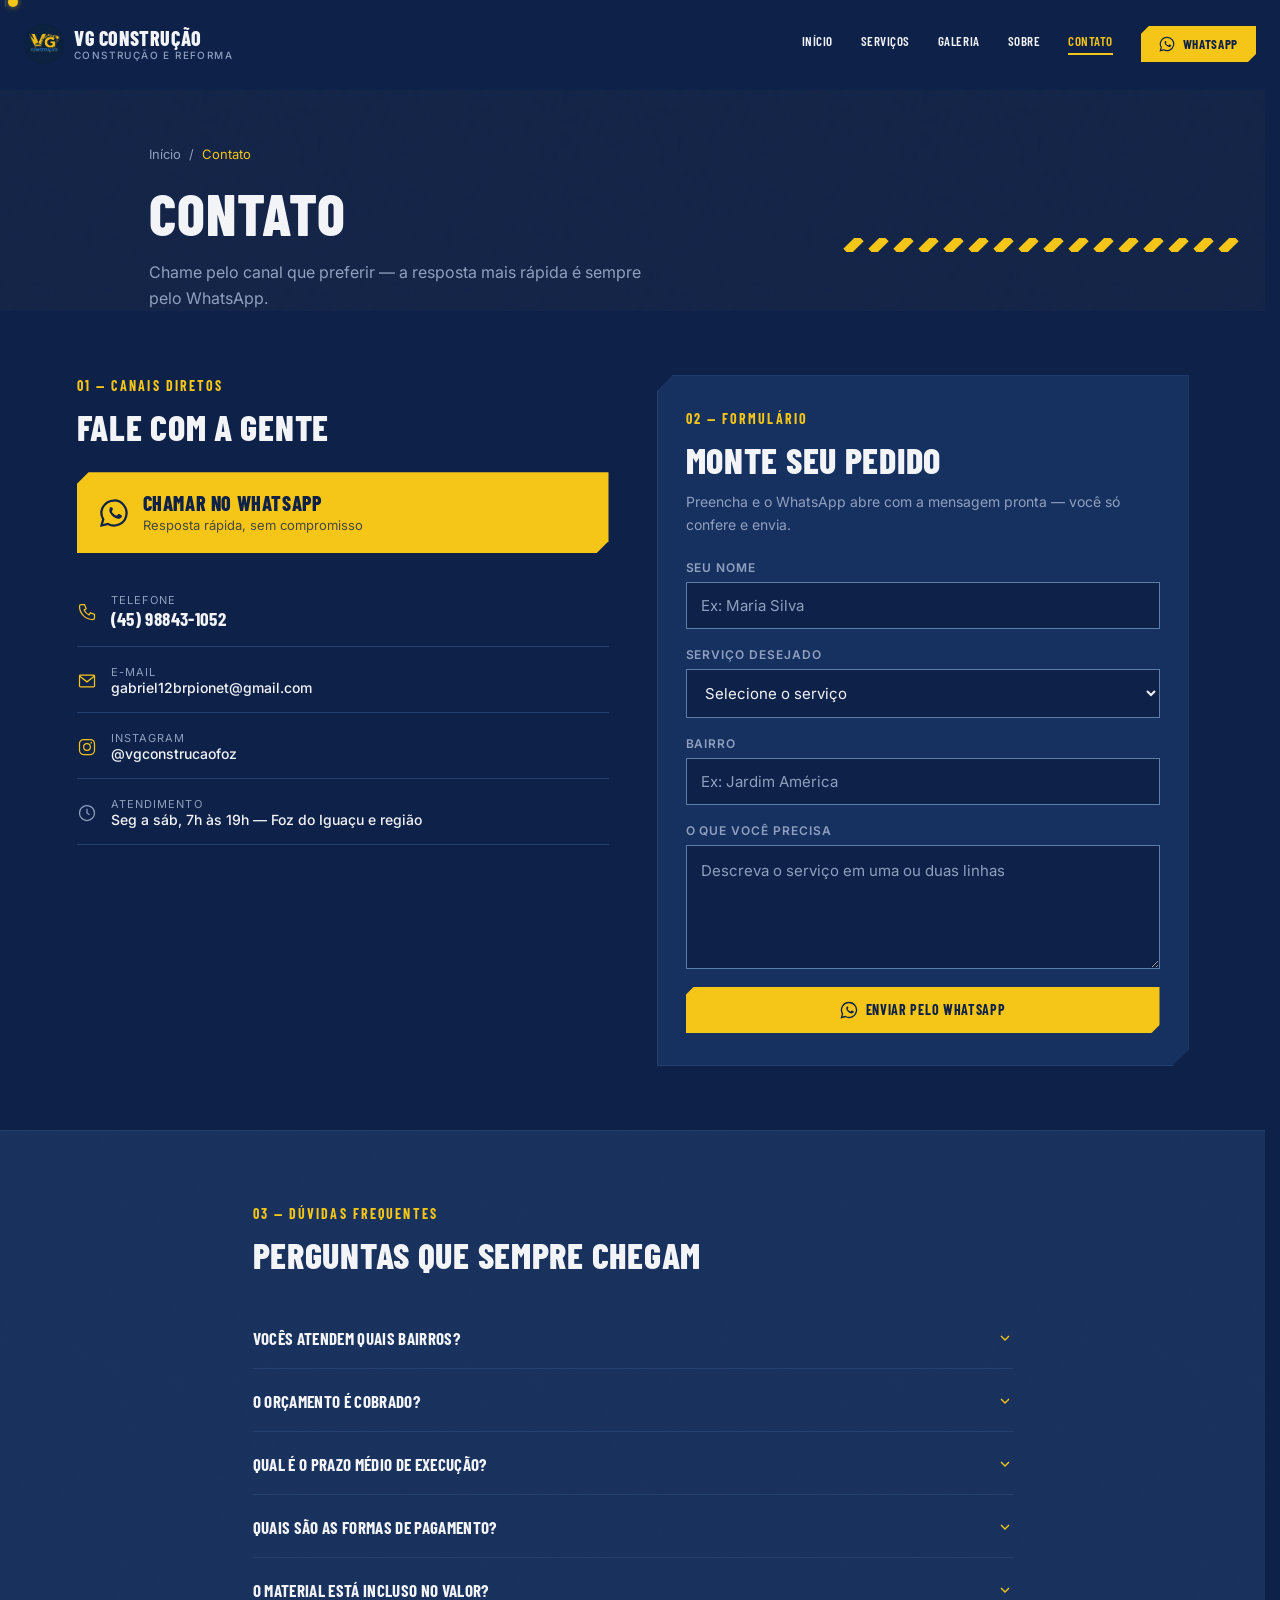
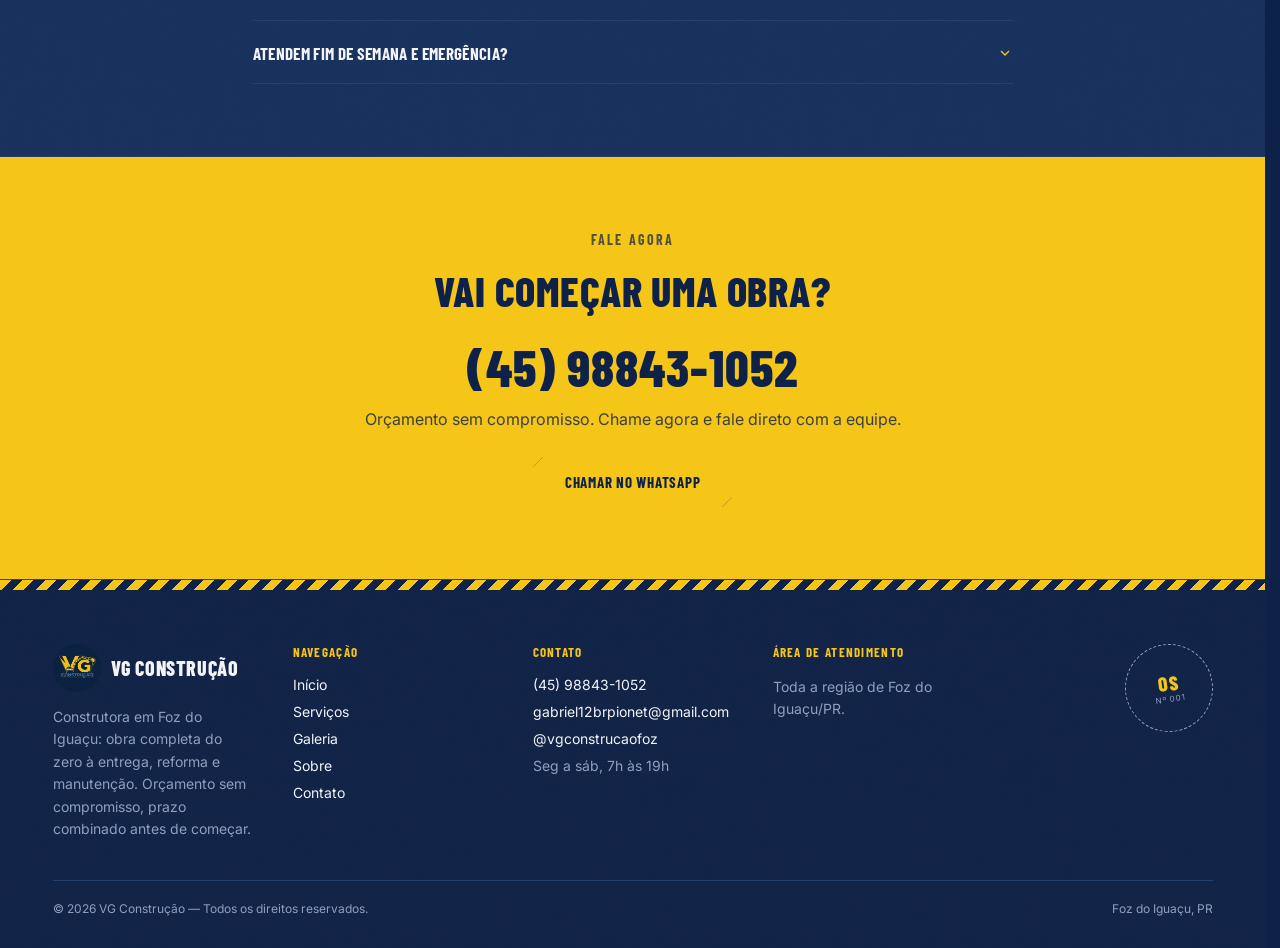
==== commit ed6f71f9: "Rebrand do site para VG Construção O negócio deixa de ser marido de aluguel e passa a ser construtor" ====
--- a/contato.html
+++ b/contato.html
@@ -3,10 +3,11 @@
 <head>
 <meta charset="utf-8" />
 <meta name="viewport" content="width=device-width, initial-scale=1" />
-<title>Contato — S.O.S Gabriel Foz do Iguaçu | WhatsApp (45) 98843-1052</title>
-<meta name="description" content="Fale com o S.O.S Gabriel em Foz do Iguaçu: WhatsApp (45) 98843-1052, telefone, e-mail e Instagram. Peça seu orçamento sem compromisso pelo formulário." />
-<meta property="og:title" content="Contato — S.O.S Gabriel Foz do Iguaçu" />
-<meta property="og:description" content="WhatsApp (45) 98843-1052. Marido de aluguel e serviços gerais em Foz do Iguaçu/PR. Orçamento sem compromisso." />
+<title>Contato — VG Construção Foz do Iguaçu | WhatsApp (45) 98843-1052</title>
+<meta name="description" content="Fale com a VG Construção em Foz do Iguaçu: WhatsApp (45) 98843-1052, telefone, e-mail e Instagram. Peça o orçamento da sua obra sem compromisso pelo formulário." />
+<meta property="og:title" content="Contato — VG Construção Foz do Iguaçu" />
+<meta property="og:description" content="WhatsApp (45) 98843-1052. Construtora em Foz do Iguaçu/PR: obra, reforma e manutenção. Orçamento sem compromisso." />
+<meta property="og:site_name" content="VG Construção" />
 <meta property="og:type" content="website" />
 <meta property="og:locale" content="pt_BR" />
 <link rel="preconnect" href="https://fonts.googleapis.com" />
@@ -24,10 +25,10 @@
 </div>
 <header class="site-header" id="siteHeader">
   <a class="brand" href="index.html">
-    <span class="brand__bar"></span>
+    <img class="brand__logo" src="assets/img/logo-vg.png" alt="VG Construção" width="381" height="380" />
     <span class="brand__text">
-      <span class="brand__name">S.O.S Gabriel</span>
-      <span class="brand__tag">Serviços Gerais</span>
+      <span class="brand__name">VG Construção</span>
+      <span class="brand__tag">Construção e Reforma</span>
     </span>
   </a>
   <nav class="nav-desktop" aria-label="Navegação principal">
@@ -37,7 +38,7 @@
     <a class="nav-link" href="sobre.html">Sobre</a>
     <a class="nav-link is-active" href="contato.html">Contato</a>
     <a class="btn btn-primary btn-sm" data-wa="header" target="_blank" rel="noopener" aria-label="Falar no WhatsApp" href="#">
-      <svg width="16" height="16" viewBox="0 0 24 24" fill="none" aria-hidden="true"><path d="M12 2a10 10 0 0 0-8.6 15.1L2 22l5.1-1.3A10 10 0 1 0 12 2z" stroke="#16181B" stroke-width="1.8" /><path d="M8.3 8.3c.3-.9 1-1 1.5-.9.5.1 1 .3 1.2 1 .3.6-.2 1.4-.5 1.9-.3.5-.3.7 0 1.1.6.9 1.9 2.1 3.1 2.6.4.2.6.1.9-.2l.6-.7c.4-.4 1-.5 1.4-.2l1.5.9c.4.3.5.9.2 1.3-.6.9-1.9 1.6-3.1 1.4-2.4-.4-5.2-2.4-6.5-5.2-.5-1.1-.4-2.3.3-3.4z" fill="#16181B" /></svg>
+      <svg width="16" height="16" viewBox="0 0 24 24" fill="none" aria-hidden="true"><path d="M12 2a10 10 0 0 0-8.6 15.1L2 22l5.1-1.3A10 10 0 1 0 12 2z" stroke="currentColor" stroke-width="1.8" /><path d="M8.3 8.3c.3-.9 1-1 1.5-.9.5.1 1 .3 1.2 1 .3.6-.2 1.4-.5 1.9-.3.5-.3.7 0 1.1.6.9 1.9 2.1 3.1 2.6.4.2.6.1.9-.2l.6-.7c.4-.4 1-.5 1.4-.2l1.5.9c.4.3.5.9.2 1.3-.6.9-1.9 1.6-3.1 1.4-2.4-.4-5.2-2.4-6.5-5.2-.5-1.1-.4-2.3.3-3.4z" fill="currentColor" /></svg>
       WhatsApp
     </a>
   </nav>
@@ -48,7 +49,10 @@
 
 <div id="mobileMenu" class="mobile-menu" role="dialog" aria-modal="true" aria-label="Menu de navegação" aria-hidden="true">
   <div class="mobile-menu__top">
-    <span class="brand__name">S.O.S Gabriel</span>
+    <span class="mobile-menu__brand">
+      <img class="brand__logo" src="assets/img/logo-vg.png" alt="VG Construção" width="381" height="380" />
+      <span class="brand__name">VG Construção</span>
+    </span>
     <button type="button" class="mobile-menu__close" aria-label="Fechar menu">×</button>
   </div>
   <nav class="mobile-menu__nav" aria-label="Navegação mobile">
@@ -79,22 +83,22 @@
   </div>
   <div class="hero-stripes-wrap">
     <svg class="hero-stripes" width="100%" height="14" viewBox="0 0 400 14" preserveAspectRatio="none">
-      <line x1="5.5" y1="14" x2="19.5" y2="0" stroke="#F2B705" stroke-width="9" vector-effect="non-scaling-stroke" stroke-dasharray="20" stroke-dashoffset="20" />
-      <line x1="30.5" y1="14" x2="44.5" y2="0" stroke="#F2B705" stroke-width="9" vector-effect="non-scaling-stroke" stroke-dasharray="20" stroke-dashoffset="20" />
-      <line x1="55.5" y1="14" x2="69.5" y2="0" stroke="#F2B705" stroke-width="9" vector-effect="non-scaling-stroke" stroke-dasharray="20" stroke-dashoffset="20" />
-      <line x1="80.5" y1="14" x2="94.5" y2="0" stroke="#F2B705" stroke-width="9" vector-effect="non-scaling-stroke" stroke-dasharray="20" stroke-dashoffset="20" />
-      <line x1="105.5" y1="14" x2="119.5" y2="0" stroke="#F2B705" stroke-width="9" vector-effect="non-scaling-stroke" stroke-dasharray="20" stroke-dashoffset="20" />
-      <line x1="130.5" y1="14" x2="144.5" y2="0" stroke="#F2B705" stroke-width="9" vector-effect="non-scaling-stroke" stroke-dasharray="20" stroke-dashoffset="20" />
-      <line x1="155.5" y1="14" x2="169.5" y2="0" stroke="#F2B705" stroke-width="9" vector-effect="non-scaling-stroke" stroke-dasharray="20" stroke-dashoffset="20" />
-      <line x1="180.5" y1="14" x2="194.5" y2="0" stroke="#F2B705" stroke-width="9" vector-effect="non-scaling-stroke" stroke-dasharray="20" stroke-dashoffset="20" />
-      <line x1="205.5" y1="14" x2="219.5" y2="0" stroke="#F2B705" stroke-width="9" vector-effect="non-scaling-stroke" stroke-dasharray="20" stroke-dashoffset="20" />
-      <line x1="230.5" y1="14" x2="244.5" y2="0" stroke="#F2B705" stroke-width="9" vector-effect="non-scaling-stroke" stroke-dasharray="20" stroke-dashoffset="20" />
-      <line x1="255.5" y1="14" x2="269.5" y2="0" stroke="#F2B705" stroke-width="9" vector-effect="non-scaling-stroke" stroke-dasharray="20" stroke-dashoffset="20" />
-      <line x1="280.5" y1="14" x2="294.5" y2="0" stroke="#F2B705" stroke-width="9" vector-effect="non-scaling-stroke" stroke-dasharray="20" stroke-dashoffset="20" />
-      <line x1="305.5" y1="14" x2="319.5" y2="0" stroke="#F2B705" stroke-width="9" vector-effect="non-scaling-stroke" stroke-dasharray="20" stroke-dashoffset="20" />
-      <line x1="330.5" y1="14" x2="344.5" y2="0" stroke="#F2B705" stroke-width="9" vector-effect="non-scaling-stroke" stroke-dasharray="20" stroke-dashoffset="20" />
-      <line x1="355.5" y1="14" x2="369.5" y2="0" stroke="#F2B705" stroke-width="9" vector-effect="non-scaling-stroke" stroke-dasharray="20" stroke-dashoffset="20" />
-      <line x1="380.5" y1="14" x2="394.5" y2="0" stroke="#F2B705" stroke-width="9" vector-effect="non-scaling-stroke" stroke-dasharray="20" stroke-dashoffset="20" />
+      <line x1="5.5" y1="14" x2="19.5" y2="0" stroke-width="9" vector-effect="non-scaling-stroke" stroke-dasharray="20" stroke-dashoffset="20" />
+      <line x1="30.5" y1="14" x2="44.5" y2="0" stroke-width="9" vector-effect="non-scaling-stroke" stroke-dasharray="20" stroke-dashoffset="20" />
+      <line x1="55.5" y1="14" x2="69.5" y2="0" stroke-width="9" vector-effect="non-scaling-stroke" stroke-dasharray="20" stroke-dashoffset="20" />
+      <line x1="80.5" y1="14" x2="94.5" y2="0" stroke-width="9" vector-effect="non-scaling-stroke" stroke-dasharray="20" stroke-dashoffset="20" />
+      <line x1="105.5" y1="14" x2="119.5" y2="0" stroke-width="9" vector-effect="non-scaling-stroke" stroke-dasharray="20" stroke-dashoffset="20" />
+      <line x1="130.5" y1="14" x2="144.5" y2="0" stroke-width="9" vector-effect="non-scaling-stroke" stroke-dasharray="20" stroke-dashoffset="20" />
+      <line x1="155.5" y1="14" x2="169.5" y2="0" stroke-width="9" vector-effect="non-scaling-stroke" stroke-dasharray="20" stroke-dashoffset="20" />
+      <line x1="180.5" y1="14" x2="194.5" y2="0" stroke-width="9" vector-effect="non-scaling-stroke" stroke-dasharray="20" stroke-dashoffset="20" />
+      <line x1="205.5" y1="14" x2="219.5" y2="0" stroke-width="9" vector-effect="non-scaling-stroke" stroke-dasharray="20" stroke-dashoffset="20" />
+      <line x1="230.5" y1="14" x2="244.5" y2="0" stroke-width="9" vector-effect="non-scaling-stroke" stroke-dasharray="20" stroke-dashoffset="20" />
+      <line x1="255.5" y1="14" x2="269.5" y2="0" stroke-width="9" vector-effect="non-scaling-stroke" stroke-dasharray="20" stroke-dashoffset="20" />
+      <line x1="280.5" y1="14" x2="294.5" y2="0" stroke-width="9" vector-effect="non-scaling-stroke" stroke-dasharray="20" stroke-dashoffset="20" />
+      <line x1="305.5" y1="14" x2="319.5" y2="0" stroke-width="9" vector-effect="non-scaling-stroke" stroke-dasharray="20" stroke-dashoffset="20" />
+      <line x1="330.5" y1="14" x2="344.5" y2="0" stroke-width="9" vector-effect="non-scaling-stroke" stroke-dasharray="20" stroke-dashoffset="20" />
+      <line x1="355.5" y1="14" x2="369.5" y2="0" stroke-width="9" vector-effect="non-scaling-stroke" stroke-dasharray="20" stroke-dashoffset="20" />
+      <line x1="380.5" y1="14" x2="394.5" y2="0" stroke-width="9" vector-effect="non-scaling-stroke" stroke-dasharray="20" stroke-dashoffset="20" />
     </svg>
   </div>
 </section>
@@ -105,7 +109,7 @@
     <h2 class="h2">Fale com a gente</h2>
 
     <a href="#" data-wa="contato" target="_blank" rel="noopener" class="contact-wa">
-      <svg width="30" height="30" viewBox="0 0 24 24" fill="none" aria-hidden="true"><path d="M12 2a10 10 0 0 0-8.6 15.1L2 22l5.1-1.3A10 10 0 1 0 12 2z" stroke="#16181B" stroke-width="1.8" /><path d="M8.3 8.3c.3-.9 1-1 1.5-.9.5.1 1 .3 1.2 1 .3.6-.2 1.4-.5 1.9-.3.5-.3.7 0 1.1.6.9 1.9 2.1 3.1 2.6.4.2.6.1.9-.2l.6-.7c.4-.4 1-.5 1.4-.2l1.5.9c.4.3.5.9.2 1.3-.6.9-1.9 1.6-3.1 1.4-2.4-.4-5.2-2.4-6.5-5.2-.5-1.1-.4-2.3.3-3.4z" fill="#16181B" /></svg>
+      <svg width="30" height="30" viewBox="0 0 24 24" fill="none" aria-hidden="true"><path d="M12 2a10 10 0 0 0-8.6 15.1L2 22l5.1-1.3A10 10 0 1 0 12 2z" stroke="currentColor" stroke-width="1.8" /><path d="M8.3 8.3c.3-.9 1-1 1.5-.9.5.1 1 .3 1.2 1 .3.6-.2 1.4-.5 1.9-.3.5-.3.7 0 1.1.6.9 1.9 2.1 3.1 2.6.4.2.6.1.9-.2l.6-.7c.4-.4 1-.5 1.4-.2l1.5.9c.4.3.5.9.2 1.3-.6.9-1.9 1.6-3.1 1.4-2.4-.4-5.2-2.4-6.5-5.2-.5-1.1-.4-2.3.3-3.4z" fill="currentColor" /></svg>
       <span>
         <strong>Chamar no WhatsApp</strong>
         <small>Resposta rápida, sem compromisso</small>
@@ -114,28 +118,28 @@
 
     <div class="contact-list">
       <a href="tel:+5545988431052" class="contact-list__item">
-        <svg width="20" height="20" viewBox="0 0 24 24" fill="none" stroke="#F2B705" stroke-width="1.5" aria-hidden="true"><path d="M5 3h4l2 5-2.5 1.5a12 12 0 0 0 6 6L16 13l5 2v4a2 2 0 0 1-2 2A16 16 0 0 1 3 5a2 2 0 0 1 2-2z" /></svg>
+        <svg width="20" height="20" viewBox="0 0 24 24" fill="none" stroke-width="1.5" aria-hidden="true"><path d="M5 3h4l2 5-2.5 1.5a12 12 0 0 0 6 6L16 13l5 2v4a2 2 0 0 1-2 2A16 16 0 0 1 3 5a2 2 0 0 1 2-2z" /></svg>
         <span>
           <span class="contact-list__label">Telefone</span>
           <span class="contact-list__value">(45) 98843-1052</span>
         </span>
       </a>
       <a href="mailto:gabriel12brpionet@gmail.com" class="contact-list__item">
-        <svg width="20" height="20" viewBox="0 0 24 24" fill="none" stroke="#F2B705" stroke-width="1.5" aria-hidden="true"><rect x="3" y="5" width="18" height="14" rx="1" /><path d="M3 6l9 7 9-7" /></svg>
+        <svg width="20" height="20" viewBox="0 0 24 24" fill="none" stroke-width="1.5" aria-hidden="true"><rect x="3" y="5" width="18" height="14" rx="1" /><path d="M3 6l9 7 9-7" /></svg>
         <span>
           <span class="contact-list__label">E-mail</span>
           <span class="contact-list__value--body">gabriel12brpionet@gmail.com</span>
         </span>
       </a>
       <a href="https://instagram.com/vgconstrucaofoz" target="_blank" rel="noopener" class="contact-list__item">
-        <svg width="20" height="20" viewBox="0 0 24 24" fill="none" stroke="#F2B705" stroke-width="1.5" aria-hidden="true"><rect x="3" y="3" width="18" height="18" rx="5" /><circle cx="12" cy="12" r="4" /><circle cx="17" cy="7" r="1" fill="#F2B705" stroke="none" /></svg>
+        <svg width="20" height="20" viewBox="0 0 24 24" fill="none" stroke-width="1.5" aria-hidden="true"><rect x="3" y="3" width="18" height="18" rx="5" /><circle cx="12" cy="12" r="4" /><circle cx="17" cy="7" r="1" fill="currentColor" stroke="none" /></svg>
         <span>
           <span class="contact-list__label">Instagram</span>
           <span class="contact-list__value--body">@vgconstrucaofoz</span>
         </span>
       </a>
       <div class="contact-list__item">
-        <svg width="20" height="20" viewBox="0 0 24 24" fill="none" stroke="#8A8F98" stroke-width="1.5" aria-hidden="true"><circle cx="12" cy="12" r="9" /><path d="M12 7v5l3 2" /></svg>
+        <svg width="20" height="20" viewBox="0 0 24 24" fill="none" stroke-width="1.5" aria-hidden="true"><circle cx="12" cy="12" r="9" /><path d="M12 7v5l3 2" /></svg>
         <span>
           <span class="contact-list__label">Atendimento</span>
           <span class="contact-list__value--body">Seg a sáb, 7h às 19h — Foz do Iguaçu e região</span>
@@ -160,14 +164,14 @@
         <label for="os-servico">Serviço desejado</label>
         <select id="os-servico" name="servico" aria-invalid="false">
           <option value="">Selecione o serviço</option>
+          <option value="Construção e ampliação">Construção e ampliação</option>
+          <option value="Reforma e acabamento">Reforma e acabamento</option>
           <option value="Pintura">Pintura</option>
           <option value="Cerâmica e porcelanato">Cerâmica e porcelanato</option>
-          <option value="Elétrica e instalações">Elétrica e instalações</option>
-          <option value="Montagem de móveis">Montagem de móveis</option>
+          <option value="Elétrica">Elétrica</option>
+          <option value="Instalações">Instalações</option>
+          <option value="Telhado e impermeabilização">Telhado e impermeabilização</option>
           <option value="Manutenção geral">Manutenção geral</option>
-          <option value="Desentupimento">Desentupimento</option>
-          <option value="Limpeza de calhas e telhados">Limpeza de calhas e telhados</option>
-          <option value="Acabamentos">Acabamentos</option>
           <option value="Outro serviço">Outro serviço</option>
         </select>
         <span role="alert" class="field__error"></span>
@@ -186,7 +190,7 @@
       </div>
 
       <button type="submit" class="btn btn-primary" style="justify-content:center;">
-        <svg width="18" height="18" viewBox="0 0 24 24" fill="none" aria-hidden="true"><path d="M12 2a10 10 0 0 0-8.6 15.1L2 22l5.1-1.3A10 10 0 1 0 12 2z" stroke="#16181B" stroke-width="1.8" /><path d="M8.3 8.3c.3-.9 1-1 1.5-.9.5.1 1 .3 1.2 1 .3.6-.2 1.4-.5 1.9-.3.5-.3.7 0 1.1.6.9 1.9 2.1 3.1 2.6.4.2.6.1.9-.2l.6-.7c.4-.4 1-.5 1.4-.2l1.5.9c.4.3.5.9.2 1.3-.6.9-1.9 1.6-3.1 1.4-2.4-.4-5.2-2.4-6.5-5.2-.5-1.1-.4-2.3.3-3.4z" fill="#16181B" /></svg>
+        <svg width="18" height="18" viewBox="0 0 24 24" fill="none" aria-hidden="true"><path d="M12 2a10 10 0 0 0-8.6 15.1L2 22l5.1-1.3A10 10 0 1 0 12 2z" stroke="currentColor" stroke-width="1.8" /><path d="M8.3 8.3c.3-.9 1-1 1.5-.9.5.1 1 .3 1.2 1 .3.6-.2 1.4-.5 1.9-.3.5-.3.7 0 1.1.6.9 1.9 2.1 3.1 2.6.4.2.6.1.9-.2l.6-.7c.4-.4 1-.5 1.4-.2l1.5.9c.4.3.5.9.2 1.3-.6.9-1.9 1.6-3.1 1.4-2.4-.4-5.2-2.4-6.5-5.2-.5-1.1-.4-2.3.3-3.4z" fill="currentColor" /></svg>
         Enviar pelo WhatsApp
       </button>
       <span role="status" class="form-status">WhatsApp aberto em nova aba com sua mensagem. Se não abriu, verifique o bloqueio de pop-ups.</span>
@@ -202,7 +206,7 @@
       <div class="faq-item">
         <button type="button" class="faq-item__q" aria-expanded="false">
           <span>Vocês atendem quais bairros?</span>
-          <span class="faq-item__icon" aria-hidden="true"><svg width="16" height="16" viewBox="0 0 24 24" fill="none" stroke="#F2B705" stroke-width="2"><polyline points="6 9 12 15 18 9" /></svg></span>
+          <span class="faq-item__icon" aria-hidden="true"><svg width="16" height="16" viewBox="0 0 24 24" fill="none" stroke-width="2"><polyline points="6 9 12 15 18 9" /></svg></span>
         </button>
         <div class="faq-item__panel">
           <div class="faq-item__panel-inner">
@@ -213,7 +217,7 @@
       <div class="faq-item">
         <button type="button" class="faq-item__q" aria-expanded="false">
           <span>O orçamento é cobrado?</span>
-          <span class="faq-item__icon" aria-hidden="true"><svg width="16" height="16" viewBox="0 0 24 24" fill="none" stroke="#F2B705" stroke-width="2"><polyline points="6 9 12 15 18 9" /></svg></span>
+          <span class="faq-item__icon" aria-hidden="true"><svg width="16" height="16" viewBox="0 0 24 24" fill="none" stroke-width="2"><polyline points="6 9 12 15 18 9" /></svg></span>
         </button>
         <div class="faq-item__panel">
           <div class="faq-item__panel-inner">
@@ -224,29 +228,29 @@
       <div class="faq-item">
         <button type="button" class="faq-item__q" aria-expanded="false">
           <span>Qual é o prazo médio de execução?</span>
-          <span class="faq-item__icon" aria-hidden="true"><svg width="16" height="16" viewBox="0 0 24 24" fill="none" stroke="#F2B705" stroke-width="2"><polyline points="6 9 12 15 18 9" /></svg></span>
-        </button>
-        <div class="faq-item__panel">
-          <div class="faq-item__panel-inner">
-            <p>Depende do serviço: um reparo simples ou montagem de móvel geralmente sai no mesmo dia; pintura e revestimento variam de dois a cinco dias. O prazo é combinado antes de começar e cumprido.</p>
+          <span class="faq-item__icon" aria-hidden="true"><svg width="16" height="16" viewBox="0 0 24 24" fill="none" stroke-width="2"><polyline points="6 9 12 15 18 9" /></svg></span>
+        </button>
+        <div class="faq-item__panel">
+          <div class="faq-item__panel-inner">
+            <p>Depende do porte: um reparo ou instalação costuma sair no mesmo dia; pintura e revestimento variam de dois a cinco dias; obra do zero e ampliação são divididas em etapas com cronograma. O prazo é combinado antes de começar e cumprido.</p>
           </div>
         </div>
       </div>
       <div class="faq-item">
         <button type="button" class="faq-item__q" aria-expanded="false">
           <span>Quais são as formas de pagamento?</span>
-          <span class="faq-item__icon" aria-hidden="true"><svg width="16" height="16" viewBox="0 0 24 24" fill="none" stroke="#F2B705" stroke-width="2"><polyline points="6 9 12 15 18 9" /></svg></span>
-        </button>
-        <div class="faq-item__panel">
-          <div class="faq-item__panel-inner">
-            <p>Aceitamos Pix, dinheiro e cartão. Em serviços maiores é possível dividir o pagamento em etapas, combinadas junto com o orçamento.</p>
+          <span class="faq-item__icon" aria-hidden="true"><svg width="16" height="16" viewBox="0 0 24 24" fill="none" stroke-width="2"><polyline points="6 9 12 15 18 9" /></svg></span>
+        </button>
+        <div class="faq-item__panel">
+          <div class="faq-item__panel-inner">
+            <p>Aceitamos Pix, dinheiro e cartão. Em obras maiores o pagamento é dividido por etapas concluídas, combinadas junto com o orçamento.</p>
           </div>
         </div>
       </div>
       <div class="faq-item">
         <button type="button" class="faq-item__q" aria-expanded="false">
           <span>O material está incluso no valor?</span>
-          <span class="faq-item__icon" aria-hidden="true"><svg width="16" height="16" viewBox="0 0 24 24" fill="none" stroke="#F2B705" stroke-width="2"><polyline points="6 9 12 15 18 9" /></svg></span>
+          <span class="faq-item__icon" aria-hidden="true"><svg width="16" height="16" viewBox="0 0 24 24" fill="none" stroke-width="2"><polyline points="6 9 12 15 18 9" /></svg></span>
         </button>
         <div class="faq-item__panel">
           <div class="faq-item__panel-inner">
@@ -257,11 +261,11 @@
       <div class="faq-item">
         <button type="button" class="faq-item__q" aria-expanded="false">
           <span>Atendem fim de semana e emergência?</span>
-          <span class="faq-item__icon" aria-hidden="true"><svg width="16" height="16" viewBox="0 0 24 24" fill="none" stroke="#F2B705" stroke-width="2"><polyline points="6 9 12 15 18 9" /></svg></span>
-        </button>
-        <div class="faq-item__panel">
-          <div class="faq-item__panel-inner">
-            <p>Sim. Atendemos de segunda a sábado, das 7h às 19h, e emergências como vazamento ou entupimento podem ser atendidas fora desse horário — chame no WhatsApp e a gente verifica a disponibilidade.</p>
+          <span class="faq-item__icon" aria-hidden="true"><svg width="16" height="16" viewBox="0 0 24 24" fill="none" stroke-width="2"><polyline points="6 9 12 15 18 9" /></svg></span>
+        </button>
+        <div class="faq-item__panel">
+          <div class="faq-item__panel-inner">
+            <p>Sim. Atendemos de segunda a sábado, das 7h às 19h, e emergências como vazamento ou infiltração podem ser atendidas fora desse horário — chame no WhatsApp e a gente verifica a disponibilidade.</p>
           </div>
         </div>
       </div>
@@ -272,13 +276,13 @@
 <section class="cta-banner">
   <div class="container">
     <span class="cta-banner__eyebrow">Fale agora</span>
-    <h2 class="cta-banner__title">Precisa resolver hoje?</h2>
+    <h2 class="cta-banner__title">Vai começar uma obra?</h2>
     <a href="tel:+5545988431052" class="cta-banner__phone">(45) 98843-1052</a>
     <p class="cta-banner__sub">Orçamento sem compromisso. Chame agora e fale direto com a equipe.</p>
     <a href="#" data-wa="ctaFinal" target="_blank" rel="noopener" class="btn-cta">
       <span class="btn-cta__fill" aria-hidden="true"></span>
       <span class="btn-cta__roller" aria-hidden="true">
-        <svg width="20" height="20" viewBox="0 0 24 24" aria-hidden="true"><rect x="1" y="7" width="13" height="8" rx="1.5" fill="#16181B" /><rect x="14" y="9" width="4" height="4" fill="#16181B" /><line x1="18" y1="11" x2="23" y2="11" stroke="#16181B" stroke-width="2" /></svg>
+        <svg width="20" height="20" viewBox="0 0 24 24" aria-hidden="true"><rect x="1" y="7" width="13" height="8" rx="1.5" fill="currentColor" /><rect x="14" y="9" width="4" height="4" fill="currentColor" /><line x1="18" y1="11" x2="23" y2="11" stroke="currentColor" stroke-width="2" /></svg>
       </span>
       <span class="btn-cta__label">
         <span class="btn-cta__text-light">Chamar no WhatsApp</span>
@@ -287,16 +291,15 @@
     </a>
   </div>
 </section>
-
 <footer class="site-footer">
   <div class="site-footer__stripe" aria-hidden="true"></div>
   <div class="site-footer__grid">
     <div>
       <div class="brand">
-        <span class="brand__bar" style="height:26px"></span>
-        <span class="brand__name">S.O.S Gabriel</span>
-      </div>
-      <p style="font-family:var(--font-body);font-size:14px;line-height:1.6;color:var(--muted);margin:14px 0 0;max-width:260px;">Serviços gerais e marido de aluguel em Foz do Iguaçu. Orçamento sem compromisso, serviço com prazo combinado.</p>
+        <img class="brand__logo" src="assets/img/logo-vg.png" alt="VG Construção" width="381" height="380" />
+        <span class="brand__name">VG Construção</span>
+      </div>
+      <p style="font-family:var(--font-body);font-size:14px;line-height:1.6;color:var(--muted);margin:14px 0 0;max-width:260px;">Construtora em Foz do Iguaçu: obra completa do zero à entrega, reforma e manutenção. Orçamento sem compromisso, prazo combinado antes de começar.</p>
     </div>
     <div>
       <h3>Navegação</h3>
@@ -331,7 +334,7 @@
     </div>
   </div>
   <div class="site-footer__bottom">
-    <span>© <span id="footerYear"></span> S.O.S Gabriel — Todos os direitos reservados.</span>
+    <span>© <span id="footerYear"></span> VG Construção — Todos os direitos reservados.</span>
     <span>Foz do Iguaçu, PR</span>
   </div>
 </footer>
--- a/css/styles.css
+++ b/css/styles.css
@@ -1,4 +1,4 @@
-/* S.O.S Gabriel — Serviços Gerais | stylesheet */
+/* VG Construção — Construção, reforma e manutenção | stylesheet */
 
 :root {
   --z-header: 150;
@@ -7,13 +7,25 @@
   --z-lightbox: 300;
   --z-menu: 400;
 
-  --bg: #16181B;
-  --bg-alt: #1E2126;
-  --border: #2A2E33;
-  --border-light: #8A8F98;
-  --text: #F4F4F1;
-  --muted: #8A8F98;
-  --accent: #F2B705;
+  /* Paleta azul-marinho: base, superfície elevada e acentos.
+     Todo hex do site sai daqui — nada de cor solta pelo código. */
+  --bg: #0E2148;
+  --bg-alt: #16305F;
+  --bg-rgb: 14, 33, 72;
+  --bg-alt-rgb: 22, 48, 95;
+  --border: #24406F;
+  --border-light: #8FA0BF;
+  --field-border: #5C7CAA;
+  --text: #F2F4F8;
+  --muted: #8FA0BF;
+  --accent: #F5C518;
+  --accent-rgb: 245, 197, 24;
+  /* Azul vibrante: hover, links e detalhes de apoio.
+     --accent-2 fica em bordas/preenchimentos (3:1) e --accent-2-text em texto (4.5:1). */
+  --accent-2: #1E7FD4;
+  --accent-2-text: #5AAAEC;
+
+  --logo-h: 40px;
 
   --font-display: 'Barlow Condensed', sans-serif;
   --font-body: 'Inter', sans-serif;
@@ -21,12 +33,12 @@
 
 /* ---------- Reset & base ---------- */
 * { box-sizing: border-box; }
-html { scroll-padding-top: 96px; scrollbar-gutter: stable; }
-html.has-sub-nav { scroll-padding-top: 152px; }
+html { scroll-padding-top: 100px; scrollbar-gutter: stable; }
+html.has-sub-nav { scroll-padding-top: 156px; }
 body { margin: 0; background: var(--bg); font-family: var(--font-body); }
 img { max-width: 100%; }
 ::selection { background: var(--accent); color: var(--bg); }
-a { color: var(--accent); }
+a { color: var(--accent-2-text); }
 a:hover { color: var(--text); }
 *:focus-visible { outline: 2px solid var(--accent); outline-offset: 2px; }
 button { font: inherit; }
@@ -37,7 +49,7 @@
 @keyframes osRoll { 0%, 100% { transform: translateX(0) rotate(0); } 50% { transform: translateX(4px) rotate(15deg); } }
 @keyframes osTileLift { 0%, 100% { transform: translateY(0) scale(1); } 50% { transform: translateY(-2px) scale(1.06); } }
 @keyframes osSparkFlicker { 0%, 100% { opacity: 1; transform: scale(1); } 30% { opacity: .35; transform: scale(.9); } 60% { opacity: 1; transform: scale(1.1); } }
-@keyframes osScrewTurn { 0%, 100% { transform: rotate(0); } 50% { transform: rotate(35deg); } }
+@keyframes osHoist { 0%, 100% { transform: translateY(0); } 40% { transform: translateY(-4px); } 70% { transform: translateY(1px); } }
 @keyframes osWrenchTurn { 0%,100% { transform: rotate(0); } 40% { transform: rotate(-20deg); } 70% { transform: rotate(8deg); } }
 @keyframes osSqueeze { 0%, 100% { transform: scaleY(1); } 50% { transform: scaleY(.8); } }
 @keyframes osDrip { 0%, 100% { transform: translateY(0); } 40% { transform: translateY(3px); } 70% { transform: translateY(-1px); } }
@@ -69,7 +81,7 @@
 
 .breadcrumb { display: flex; gap: 8px; align-items: center; font-family: var(--font-body); font-size: 13px; color: var(--muted); }
 .breadcrumb a { color: var(--muted); text-decoration: none; }
-.breadcrumb a:hover { color: var(--text); }
+.breadcrumb a:hover { color: var(--accent-2-text); }
 .breadcrumb .current { color: var(--accent); }
 
 /* ---------- Buttons ---------- */
@@ -84,7 +96,7 @@
 .btn-primary { background: var(--accent); color: var(--bg); }
 .btn-primary:hover, .btn-primary:focus-visible { color: var(--bg); }
 .btn-outline { background: transparent; color: var(--text); border: 1px solid var(--border-light); clip-path: none; padding: 16px 28px; transition: border-color 200ms ease, color 200ms ease; }
-.btn-outline:hover, .btn-outline:focus-visible { border-color: var(--accent); color: var(--accent); transform: none; }
+.btn-outline:hover, .btn-outline:focus-visible { border-color: var(--accent-2); color: var(--accent-2-text); transform: none; }
 .btn-sm { padding: 10px 18px; font-size: 13px; clip-path: polygon(8px 0, 100% 0, 100% calc(100% - 8px), calc(100% - 8px) 100%, 0 100%, 0 8px); white-space: nowrap; }
 .btn svg { flex-shrink: 0; }
 
@@ -120,11 +132,18 @@
 .reveal { opacity: 0; transform: translateY(24px); transition: opacity 600ms ease, transform 600ms ease; transition-delay: calc(var(--i, 0) * var(--stagger, 60ms)); }
 .reveal.is-visible { opacity: 1; transform: translateY(0); }
 
-/* ---------- Noise overlay + hero stripes ---------- */
+/* ---------- Concrete texture (dark sections) + hero stripes ---------- */
 .noise-overlay {
-  position: absolute; inset: 0; opacity: .5; pointer-events: none;
-  background-image: url("data:image/svg+xml,%3Csvg xmlns='http://www.w3.org/2000/svg' width='120' height='120'%3E%3Cfilter id='n'%3E%3CfeTurbulence type='fractalNoise' baseFrequency='0.85' numOctaves='2' stitchTiles='stitch'/%3E%3CfeColorMatrix type='matrix' values='0 0 0 0 0 0 0 0 0 0 0 0 0 0 0 0 0 0 0.05 0'/%3E%3C/filter%3E%3Crect width='100%25' height='100%25' filter='url(%23n)'/%3E%3C/svg%3E");
-}
+  position: absolute; inset: 0; opacity: .1; pointer-events: none;
+  background-image: url("../assets/img/textura-concreto.png");
+  background-repeat: repeat; background-size: 360px 360px;
+}
+.section, .section--alt, .site-footer {
+  position: relative; background-repeat: no-repeat, repeat; background-size: cover, 360px 360px;
+}
+.section { background-image: linear-gradient(rgba(var(--bg-rgb), .93), rgba(var(--bg-rgb), .93)), url("../assets/img/textura-concreto.png"); }
+.section--alt { background-image: linear-gradient(rgba(var(--bg-alt-rgb), .93), rgba(var(--bg-alt-rgb), .93)), url("../assets/img/textura-concreto.png"); }
+.site-footer { background-image: linear-gradient(rgba(var(--bg-rgb), .93), rgba(var(--bg-rgb), .93)), url("../assets/img/textura-concreto.png"); }
 .hero-stripes { display: block; height: 14px; }
 .hero-stripes line { transition: stroke-dashoffset 800ms ease; }
 .hero-stripes.is-visible line { stroke-dashoffset: 0; }
@@ -137,6 +156,24 @@
 .hero-stripes line:nth-child(13) { transition-delay: 500ms; } .hero-stripes line:nth-child(14) { transition-delay: 525ms; }
 .hero-stripes line:nth-child(15) { transition-delay: 550ms; } .hero-stripes line:nth-child(16) { transition-delay: 575ms; }
 
+/* ---------- Cor dos traços SVG (desenho técnico, ícones e detalhes) ---------- */
+.hero-stripes line { stroke: var(--accent); }
+.hero__cotas-v line, .hero__cotas-h line { stroke: var(--border-light); }
+.service-card__screw circle, .service-card__screw line { stroke: var(--border-light); }
+.service-card__icon { stroke: var(--accent); }
+.photo-fallback svg { stroke: var(--border-light); }
+.commit-card svg { stroke: var(--accent); }
+.contact-list__item svg { stroke: var(--muted); color: var(--muted); }
+a.contact-list__item svg { stroke: var(--accent); color: var(--accent); }
+.faq-item__icon svg { stroke: var(--accent); }
+.tile__overlay svg { stroke: var(--accent-2-text); }
+.area-block__radar line, .area-block__radar circle { stroke: var(--border); }
+.area-block__radar circle.ring { stroke: var(--border-light); }
+.area-block__radar circle.pulse { stroke: var(--accent); }
+.area-block__radar circle.center { fill: var(--accent); stroke: none; }
+.btn-cta__roller { color: var(--bg); }
+.compare__handle { color: var(--bg); }
+
 /* ---------- Scroll progress bar (header) ---------- */
 .scroll-progress {
   position: fixed; top: 0; left: 0; right: 0; height: 4px; background: var(--bg);
@@ -146,7 +183,7 @@
 .scroll-progress__tick { position: absolute; top: 50%; width: 1px; height: 10px; background: var(--border); transform: translateY(-50%); }
 .scroll-progress__bubble {
   position: absolute; top: 50%; left: 0; width: 10px; height: 10px; border-radius: 50%;
-  background: var(--accent); box-shadow: 0 0 6px rgba(242, 183, 5, .6); transform: translate(-50%, -50%);
+  background: var(--accent); box-shadow: 0 0 6px rgba(var(--accent-rgb), .6); transform: translate(-50%, -50%);
   transition: left 80ms linear;
 }
 
@@ -158,11 +195,12 @@
   transition: padding 250ms ease, background 250ms ease, border-color 250ms ease, box-shadow 250ms ease;
 }
 .site-header.is-scrolled {
-  padding: 12px 24px; background: rgba(22, 24, 27, .97); border-bottom: 1px solid var(--border);
+  padding: 12px 24px; background: rgba(var(--bg-rgb), .97); border-bottom: 1px solid var(--border);
   box-shadow: 0 8px 24px rgba(0, 0, 0, .35); backdrop-filter: blur(6px);
 }
 .brand { display: flex; align-items: center; gap: 10px; text-decoration: none; }
 .brand__bar { width: 10px; height: 28px; background: var(--accent); flex-shrink: 0; }
+.brand__logo { height: var(--logo-h); width: auto; flex-shrink: 0; display: block; }
 .brand__text { display: flex; flex-direction: column; line-height: 1; }
 .brand__name { font-family: var(--font-display); font-weight: 800; font-size: 20px; letter-spacing: .03em; color: var(--text); text-transform: uppercase; }
 .brand__tag { font-family: var(--font-body); font-weight: 500; font-size: 10px; letter-spacing: .14em; color: var(--muted); text-transform: uppercase; margin-top: 2px; }
@@ -173,8 +211,8 @@
   color: var(--text); text-decoration: none; padding-bottom: 4px; border-bottom: 2px solid transparent;
   transition: color 200ms ease, border-color 200ms ease;
 }
-.nav-link.is-active, .nav-link:hover { color: var(--accent); }
-.nav-link.is-active { border-color: var(--accent); }
+.nav-link:hover { color: var(--accent-2-text); }
+.nav-link.is-active { color: var(--accent); border-color: var(--accent); }
 
 .hamburger {
   display: none; width: 42px; height: 42px; flex-direction: column; justify-content: center; align-items: center;
@@ -182,7 +220,7 @@
 }
 .hamburger span { width: 20px; height: 2px; background: var(--text); }
 
-.header-spacer { height: 84px; }
+.header-spacer { height: 90px; }
 
 .mobile-menu {
   position: fixed; inset: 0; height: 100dvh; width: 100vw; background: var(--bg); z-index: var(--z-menu);
@@ -192,6 +230,8 @@
 }
 .mobile-menu.is-open { transform: translateY(0); visibility: visible; pointer-events: auto; transition: transform 250ms ease; }
 .mobile-menu__top { display: flex; align-items: center; justify-content: space-between; flex-shrink: 0; }
+.mobile-menu__brand { display: flex; align-items: center; gap: 10px; }
+.mobile-menu__top .brand__logo { height: 36px; }
 .mobile-menu__close { width: 42px; height: 42px; background: transparent; border: 1px solid var(--border-light); color: var(--text); font-size: 22px; line-height: 1; cursor: pointer; }
 .mobile-menu__nav { flex: 1; display: flex; flex-direction: column; align-items: center; justify-content: center; gap: 26px; }
 .mobile-menu__nav .nav-link {
@@ -213,17 +253,27 @@
   .nav-desktop { display: none; }
   .hamburger { display: flex; }
 }
+@media (max-width: 420px) {
+  :root { --logo-h: 34px; }
+  .brand { gap: 8px; }
+  .brand__name { font-size: 17px; }
+  .brand__tag { font-size: 9px; letter-spacing: .1em; }
+  .site-header { padding: 16px 16px; }
+  .site-header.is-scrolled { padding: 10px 16px; }
+}
 @media (min-width: 900px) {
   .mobile-menu { display: none; }
 }
 
 /* ---------- Footer ---------- */
-.site-footer { background: var(--bg); border-top: 1px solid var(--border); padding: 64px 24px 32px; position: relative; overflow: hidden; }
+.site-footer { background-color: var(--bg); border-top: 1px solid var(--border); padding: 64px 24px 32px; position: relative; overflow: hidden; }
 .site-footer__stripe { height: 10px; position: absolute; top: 0; left: 0; right: 0; background: repeating-linear-gradient(135deg, var(--accent) 0px, var(--accent) 8px, var(--bg) 8px, var(--bg) 16px); }
 .site-footer__grid { max-width: 1160px; margin: 0 auto; display: grid; grid-template-columns: repeat(auto-fit, minmax(200px, 1fr)); gap: 40px; }
+.site-footer .brand__logo { height: 48px; }
 .site-footer h3 { font-family: var(--font-display); font-weight: 700; font-size: 13px; letter-spacing: .1em; color: var(--accent); text-transform: uppercase; margin: 0; }
 .site-footer__nav { display: flex; flex-direction: column; gap: 10px; margin-top: 16px; }
-.site-footer__nav a, .site-footer__contact a { font-family: var(--font-body); font-size: 14px; color: var(--text); text-decoration: none; }
+.site-footer__nav a, .site-footer__contact a { font-family: var(--font-body); font-size: 14px; color: var(--text); text-decoration: none; transition: color 200ms ease; }
+.site-footer__nav a:hover, .site-footer__contact a:hover { color: var(--accent-2-text); }
 .site-footer__contact { display: flex; flex-direction: column; gap: 10px; margin-top: 16px; }
 .site-footer__contact span { font-family: var(--font-body); font-size: 14px; color: var(--muted); }
 .site-footer__area { font-family: var(--font-body); font-size: 14px; line-height: 1.6; color: var(--muted); margin: 16px 0 0; }
@@ -237,7 +287,7 @@
 
 /* ---------- Floating WhatsApp button ---------- */
 .fab-wa {
-  position: fixed; bottom: 20px; right: 20px; width: 56px; height: 56px; border-radius: 50%; background: var(--accent);
+  position: fixed; bottom: 20px; right: 20px; width: 56px; height: 56px; border-radius: 50%; background: var(--accent); color: var(--bg);
   display: none; align-items: center; justify-content: center; box-shadow: 0 8px 20px rgba(0, 0, 0, .4); z-index: var(--z-fab);
   opacity: 0; transform: scale(.8); transition: opacity 200ms ease, transform 200ms ease;
 }
@@ -270,7 +320,7 @@
 @keyframes osSpark { 0% { opacity: 0; transform: scale(.5); } 30% { opacity: 1; transform: scale(1.15); } 60% { opacity: 1; transform: scale(1); } 100% { opacity: 0; transform: scale(.8); } }
 
 .hero__art { flex: 1 1 320px; min-width: 260px; display: flex; justify-content: center; position: relative; z-index: 2; }
-.hero__art img { width: 380px; height: auto; filter: drop-shadow(0 24px 40px rgba(0, 0, 0, .5)); }
+.hero__art img { width: 380px; max-width: 100%; aspect-ratio: 1 / 1; height: auto; filter: drop-shadow(0 24px 40px rgba(0, 0, 0, .5)); }
 .hero__art-fallback { width: 280px; height: 280px; border: 1px solid var(--border-light); display: flex; align-items: center; justify-content: center; }
 
 .hero--inner { padding: 56px 24px 0; min-height: 0; }
@@ -278,8 +328,8 @@
 .hero--inner .hero-stripes-wrap { height: 14px; margin-top: 32px; position: relative; z-index: 2; }
 
 /* ---------- Reveal fade blocks (index sections use plain reveal) ---------- */
-.section { padding: 72px 24px; background: var(--bg); }
-.section--alt { background: var(--bg-alt); border-top: 1px solid var(--border); border-bottom: 1px solid var(--border); }
+.section { padding: 72px 24px; background-color: var(--bg); }
+.section--alt { background-color: var(--bg-alt); border-top: 1px solid var(--border); border-bottom: 1px solid var(--border); }
 
 /* ---------- Credibility stats ---------- */
 .stats-grid { display: grid; grid-template-columns: repeat(auto-fit, minmax(200px, 1fr)); gap: 32px; margin-top: 24px; }
@@ -299,7 +349,7 @@
   clip-path: polygon(14px 0, 100% 0, 100% calc(100% - 14px), calc(100% - 14px) 100%, 0 100%, 0 14px);
   padding: 30px 24px; transition: border-color 200ms ease, transform 200ms ease;
 }
-.service-card:hover, .service-card:focus-visible { border-color: var(--accent); transform: translateY(-6px); }
+.service-card:hover, .service-card:focus-visible { border-color: var(--accent-2); transform: translateY(-6px); }
 .service-card__screw { position: absolute; }
 .service-card__screw--tl { top: 10px; left: 10px; } .service-card__screw--tr { top: 6px; right: 6px; }
 .service-card__screw--bl { bottom: 6px; left: 6px; } .service-card__screw--br { bottom: 10px; right: 10px; }
@@ -307,18 +357,22 @@
 .service-card__num { font-family: var(--font-display); font-weight: 800; font-size: 13px; letter-spacing: .1em; color: var(--muted); position: absolute; top: 20px; right: 22px; }
 .service-card__icon { display: block; transition: transform 200ms ease, opacity 200ms ease; }
 .service-card:hover .service-card__icon { animation-duration: 400ms; animation-timing-function: ease; }
-.service-card:nth-of-type(1):hover .service-card__icon { animation-name: osRoll; }
-.service-card:nth-of-type(2):hover .service-card__icon { animation-name: osTileLift; }
-.service-card:nth-of-type(3):hover .service-card__icon { animation-name: osSparkFlicker; }
-.service-card:nth-of-type(4):hover .service-card__icon { animation-name: osScrewTurn; }
-.service-card:nth-of-type(5):hover .service-card__icon { animation-name: osWrenchTurn; }
-.service-card:nth-of-type(6):hover .service-card__icon { animation-name: osSqueeze; }
-.service-card:nth-of-type(7):hover .service-card__icon { animation-name: osDrip; }
-.service-card:nth-of-type(8):hover .service-card__icon { animation-name: osBrushStroke; }
+/* 01 guindaste iça, 02 desempenadeira passa, 03 rolo gira, 04 peça assenta,
+   05 faísca pisca, 06 torneira pinga, 07 manta comprime, 08 chave aperta. */
+.service-card:nth-of-type(1):hover .service-card__icon { animation-name: osHoist; }
+.service-card:nth-of-type(2):hover .service-card__icon { animation-name: osBrushStroke; }
+.service-card:nth-of-type(3):hover .service-card__icon { animation-name: osRoll; }
+.service-card:nth-of-type(4):hover .service-card__icon { animation-name: osTileLift; }
+.service-card:nth-of-type(5):hover .service-card__icon { animation-name: osSparkFlicker; }
+.service-card:nth-of-type(6):hover .service-card__icon { animation-name: osDrip; }
+.service-card:nth-of-type(7):hover .service-card__icon { animation-name: osSqueeze; }
+.service-card:nth-of-type(8):hover .service-card__icon { animation-name: osWrenchTurn; }
+.service-card.is-pressed { transform: translateY(-2px) scale(.985); }
 .service-card__title { font-family: var(--font-display); font-weight: 700; font-size: 19px; letter-spacing: .02em; text-transform: uppercase; color: var(--text); display: block; margin-top: 16px; }
 .service-card__desc { font-family: var(--font-body); font-size: 14px; color: var(--muted); line-height: 1.5; display: block; margin-top: 8px; }
 .service-card__link { font-family: var(--font-body); font-weight: 600; font-size: 13px; color: var(--text); display: block; margin-top: 16px; }
-.service-card__link span { color: var(--accent); }
+.service-card__link span { color: var(--accent); transition: color 200ms ease; }
+.service-card:hover .service-card__link span, .service-card:focus-visible .service-card__link span { color: var(--accent-2-text); }
 
 /* ---------- Steps (how it works) ---------- */
 .steps-wrap { position: relative; margin-top: 56px; }
@@ -326,6 +380,16 @@
 .steps-wrap.is-visible .steps-dash { transform: scaleX(1); }
 .steps-grid { display: grid; grid-template-columns: repeat(auto-fit, minmax(220px, 1fr)); gap: 40px; position: relative; z-index: 2; }
 .step { text-align: center; }
+.step__img {
+  display: block; width: 96px; height: 96px; aspect-ratio: 1 / 1; object-fit: contain;
+  margin: 0 auto 18px; filter: drop-shadow(0 10px 18px rgba(0, 0, 0, .45));
+}
+.step__frame {
+  width: 96px; height: 96px; aspect-ratio: 1 / 1; margin: 0 auto 18px; background: var(--bg-alt);
+  border: 1px solid var(--border-light); overflow: hidden;
+  clip-path: polygon(12px 0, 100% 0, 100% calc(100% - 12px), calc(100% - 12px) 100%, 0 100%, 0 12px);
+}
+.step__frame img { width: 100%; height: 100%; object-fit: cover; display: block; }
 .step__num { width: 64px; height: 64px; border-radius: 50%; background: var(--bg); border: 2px solid var(--accent); display: flex; align-items: center; justify-content: center; margin: 0 auto; font-family: var(--font-display); font-weight: 800; font-size: 22px; color: var(--accent); }
 .step__title { font-family: var(--font-display); font-weight: 700; font-size: 17px; letter-spacing: .03em; text-transform: uppercase; color: var(--text); margin: 18px 0 0; }
 .step__desc { font-family: var(--font-body); font-size: 14px; color: var(--muted); line-height: 1.6; margin: 8px 0 0; }
@@ -346,7 +410,7 @@
   .gallery-preview__tile:nth-child(4) { grid-column: 2 / 3; grid-row: 2 / 3; }
 }
 .gallery-preview__more { text-align: center; margin-top: 36px; }
-.gallery-preview__more a { display: inline-flex; align-items: center; gap: 8px; color: var(--accent); font-family: var(--font-display); font-weight: 700; font-size: 14px; letter-spacing: .05em; text-transform: uppercase; text-decoration: none; border-bottom: 1px solid var(--accent); padding-bottom: 4px; }
+.gallery-preview__more a { display: inline-flex; align-items: center; gap: 8px; color: var(--accent-2-text); font-family: var(--font-display); font-weight: 700; font-size: 14px; letter-spacing: .05em; text-transform: uppercase; text-decoration: none; border-bottom: 1px solid var(--accent-2); padding-bottom: 4px; }
 
 /* ---------- Photo fallback (broken image placeholder) ---------- */
 .photo-frame { position: relative; }
@@ -368,7 +432,7 @@
 
 /* ---------- Services page ---------- */
 .subnav {
-  position: sticky; top: 72px; z-index: 120; background: rgba(22, 24, 27, .97); border-bottom: 1px solid var(--border);
+  position: sticky; top: 72px; z-index: 120; background: rgba(var(--bg-rgb), .97); border-bottom: 1px solid var(--border);
   backdrop-filter: blur(6px); overflow-x: auto; white-space: nowrap;
 }
 .subnav__inner { display: flex; gap: 2px; max-width: 1160px; margin: 0 auto; padding: 0 16px; }
@@ -377,6 +441,7 @@
   color: var(--muted); text-decoration: none; white-space: nowrap; display: inline-block; padding: 14px 14px;
   border-bottom: 2px solid transparent; transition: color 200ms ease, border-color 200ms ease; flex-shrink: 0;
 }
+.subnav a:hover { color: var(--accent-2-text); }
 .subnav a.is-active { color: var(--accent); border-color: var(--accent); }
 
 .service-block {
@@ -411,7 +476,8 @@
   border: 1px solid var(--border-light); background: transparent; color: var(--text);
   transition: background 200ms ease, border-color 200ms ease, color 200ms ease;
 }
-.filter-btn.is-active { border-color: var(--accent); background: var(--accent); color: var(--bg); }
+.filter-btn:hover { border-color: var(--accent-2); color: var(--accent-2-text); }
+.filter-btn.is-active, .filter-btn.is-active:hover { border-color: var(--accent); background: var(--accent); color: var(--bg); }
 
 .gallery-grid {
   max-width: 1160px; margin: 0 auto; padding: 32px 24px 80px;
@@ -426,21 +492,21 @@
 .tile.is-hidden { display: none; }
 .tile.is-leaving { opacity: 0; transform: scale(.85); pointer-events: none; }
 .tile__overlay {
-  position: absolute; inset: 0; background: linear-gradient(to top, rgba(22, 24, 27, .92), rgba(22, 24, 27, .1) 55%);
+  position: absolute; inset: 0; background: linear-gradient(to top, rgba(var(--bg-rgb), .92), rgba(var(--bg-rgb), .1) 55%);
   opacity: 0; transition: opacity 200ms ease; display: flex; flex-direction: column; justify-content: flex-end;
   align-items: flex-start; padding: 16px; text-align: left;
 }
 .tile:hover .tile__overlay, .tile:focus-visible .tile__overlay { opacity: 1; }
 .tile__overlay svg { margin-bottom: 8px; }
 .tile__title { font-family: var(--font-display); font-weight: 700; font-size: 15px; letter-spacing: .02em; text-transform: uppercase; color: var(--text); }
-.tile__cat { font-family: var(--font-body); font-size: 11px; letter-spacing: .08em; color: var(--accent); text-transform: uppercase; margin-top: 4px; }
+.tile__cat { font-family: var(--font-body); font-size: 11px; letter-spacing: .08em; color: var(--accent-2-text); text-transform: uppercase; margin-top: 4px; }
 
 .compare-grid { display: grid; grid-template-columns: repeat(auto-fit, minmax(280px, 1fr)); gap: 28px; margin-top: 32px; }
 .compare { position: relative; width: 100%; aspect-ratio: 4/3; overflow: hidden; border: 1px solid var(--border-light); user-select: none; }
 .compare img { position: absolute; inset: 0; width: 100%; height: 100%; object-fit: cover; display: block; }
 .compare__before-wrap { position: absolute; inset: 0; overflow: hidden; width: 50%; pointer-events: none; }
 .compare__before-wrap img { width: 200%; }
-.compare__tag { position: absolute; top: 10px; background: rgba(22, 24, 27, .75); color: var(--text); font-family: var(--font-display); font-weight: 700; font-size: 11px; letter-spacing: .1em; padding: 4px 8px; }
+.compare__tag { position: absolute; top: 10px; background: rgba(var(--bg-rgb), .75); color: var(--text); font-family: var(--font-display); font-weight: 700; font-size: 11px; letter-spacing: .1em; padding: 4px 8px; }
 .compare__tag--after { right: 10px; }
 .compare__tag--before { left: 10px; }
 .compare__handle-line { position: absolute; top: 0; bottom: 0; left: 50%; width: 2px; background: var(--accent); transform: translateX(-1px); pointer-events: none; }
@@ -450,11 +516,11 @@
 .compare__range::-moz-range-thumb { width: 1px; height: 1px; opacity: 0; border: none; }
 .compare__label { display: block; font-family: var(--font-body); font-size: 13px; color: var(--muted); margin-top: 12px; }
 
-.lightbox { position: fixed; inset: 0; background: rgba(22, 24, 27, .95); z-index: var(--z-lightbox); display: none; align-items: center; justify-content: center; padding: 24px; }
+.lightbox { position: fixed; inset: 0; background: rgba(var(--bg-rgb), .95); z-index: var(--z-lightbox); display: none; align-items: center; justify-content: center; padding: 24px; }
 .lightbox.is-open { display: flex; }
 .lightbox__close { position: absolute; top: 20px; right: 20px; width: 44px; height: 44px; background: transparent; border: 1px solid var(--border-light); color: var(--text); font-size: 22px; line-height: 1; cursor: pointer; }
 .lightbox__counter { position: absolute; top: 28px; left: 24px; font-family: var(--font-display); font-weight: 700; font-size: 14px; letter-spacing: .08em; color: var(--accent); }
-.lightbox__nav { position: absolute; top: 50%; transform: translateY(-50%); width: 48px; height: 48px; background: rgba(30, 33, 38, .8); border: 1px solid var(--border-light); color: var(--text); cursor: pointer; display: flex; align-items: center; justify-content: center; }
+.lightbox__nav { position: absolute; top: 50%; transform: translateY(-50%); width: 48px; height: 48px; background: rgba(var(--bg-alt-rgb), .8); border: 1px solid var(--border-light); color: var(--text); cursor: pointer; display: flex; align-items: center; justify-content: center; }
 .lightbox__nav--prev { left: 16px; } .lightbox__nav--next { right: 16px; }
 .lightbox__body { max-width: min(90vw, 900px); max-height: 80vh; display: flex; flex-direction: column; align-items: center; gap: 14px; }
 .lightbox__body img { max-width: 100%; max-height: 70vh; object-fit: contain; border: 1px solid var(--border); }
@@ -501,11 +567,13 @@
 .contact-wa strong { font-family: var(--font-display); font-weight: 800; font-size: 20px; letter-spacing: .03em; text-transform: uppercase; line-height: 1.1; color: var(--bg); display: block; }
 .contact-wa small { font-family: var(--font-body); font-size: 13px; opacity: .75; margin-top: 3px; display: block; color: var(--bg); }
 .contact-list { display: flex; flex-direction: column; gap: 2px; margin-top: 24px; }
-.contact-list__item { display: flex; align-items: center; gap: 14px; padding: 16px 0; border-bottom: 1px solid var(--border); text-decoration: none; }
+.contact-list__item { display: flex; align-items: center; gap: 14px; padding: 16px 0; border-bottom: 1px solid var(--border); text-decoration: none; transition: border-color 200ms ease; }
+a.contact-list__item:hover { border-bottom-color: var(--accent-2); }
+a.contact-list__item:hover .contact-list__value, a.contact-list__item:hover .contact-list__value--body { color: var(--accent-2-text); }
 .contact-list__item svg { flex-shrink: 0; }
 .contact-list__label { font-family: var(--font-body); font-size: 11px; letter-spacing: .1em; color: var(--muted); text-transform: uppercase; display: block; }
-.contact-list__value { font-family: var(--font-display); font-weight: 700; font-size: 19px; letter-spacing: .02em; color: var(--text); display: block; }
-.contact-list__value--body { font-family: var(--font-body); font-weight: 500; font-size: 14px; color: var(--text); word-break: break-all; display: block; }
+.contact-list__value { font-family: var(--font-display); font-weight: 700; font-size: 19px; letter-spacing: .02em; color: var(--text); display: block; transition: color 200ms ease; }
+.contact-list__value--body { font-family: var(--font-body); font-weight: 500; font-size: 14px; color: var(--text); word-break: break-all; display: block; transition: color 200ms ease; }
 
 .contact-form-card { background: var(--bg-alt); border: 1px solid var(--border); clip-path: polygon(16px 0, 100% 0, 100% calc(100% - 16px), calc(100% - 16px) 100%, 0 100%, 0 16px); padding: 32px 28px; }
 .contact-form-card p { font-family: var(--font-body); font-size: 14px; color: var(--muted); line-height: 1.6; margin: 10px 0 0; }
@@ -513,15 +581,16 @@
 .field { display: flex; flex-direction: column; gap: 7px; }
 .field label { font-family: var(--font-body); font-weight: 600; font-size: 12px; letter-spacing: .08em; color: var(--muted); text-transform: uppercase; }
 .field input, .field select, .field textarea {
-  width: 100%; box-sizing: border-box; background: var(--bg); border: 1px solid #3A3F46; color: var(--text);
+  width: 100%; box-sizing: border-box; background: var(--bg); border: 1px solid var(--field-border); color: var(--text);
   font-family: var(--font-body); font-size: 15px; padding: 13px 14px; transition: border-color 200ms ease;
 }
-.field input::placeholder, .field textarea::placeholder { color: #7F858E; }
+.field input:hover, .field select:hover, .field textarea:hover { border-color: var(--accent-2); }
+.field input::placeholder, .field textarea::placeholder { color: var(--muted); }
 .field textarea { resize: vertical; min-height: 96px; line-height: 1.6; }
 .field.has-error input, .field.has-error select, .field.has-error textarea { border-color: var(--accent); }
 .field__error { font-family: var(--font-body); font-size: 12.5px; color: var(--accent); line-height: 1.4; display: none; }
 .field.has-error .field__error { display: block; }
-.form-status { font-family: var(--font-body); font-size: 13px; color: var(--accent); line-height: 1.5; display: none; }
+.form-status { font-family: var(--font-body); font-size: 13px; color: var(--accent-2-text); line-height: 1.5; display: none; }
 .form-status.is-visible { display: block; }
 
 .faq-list { display: flex; flex-direction: column; gap: 2px; margin-top: 32px; max-width: 760px; }
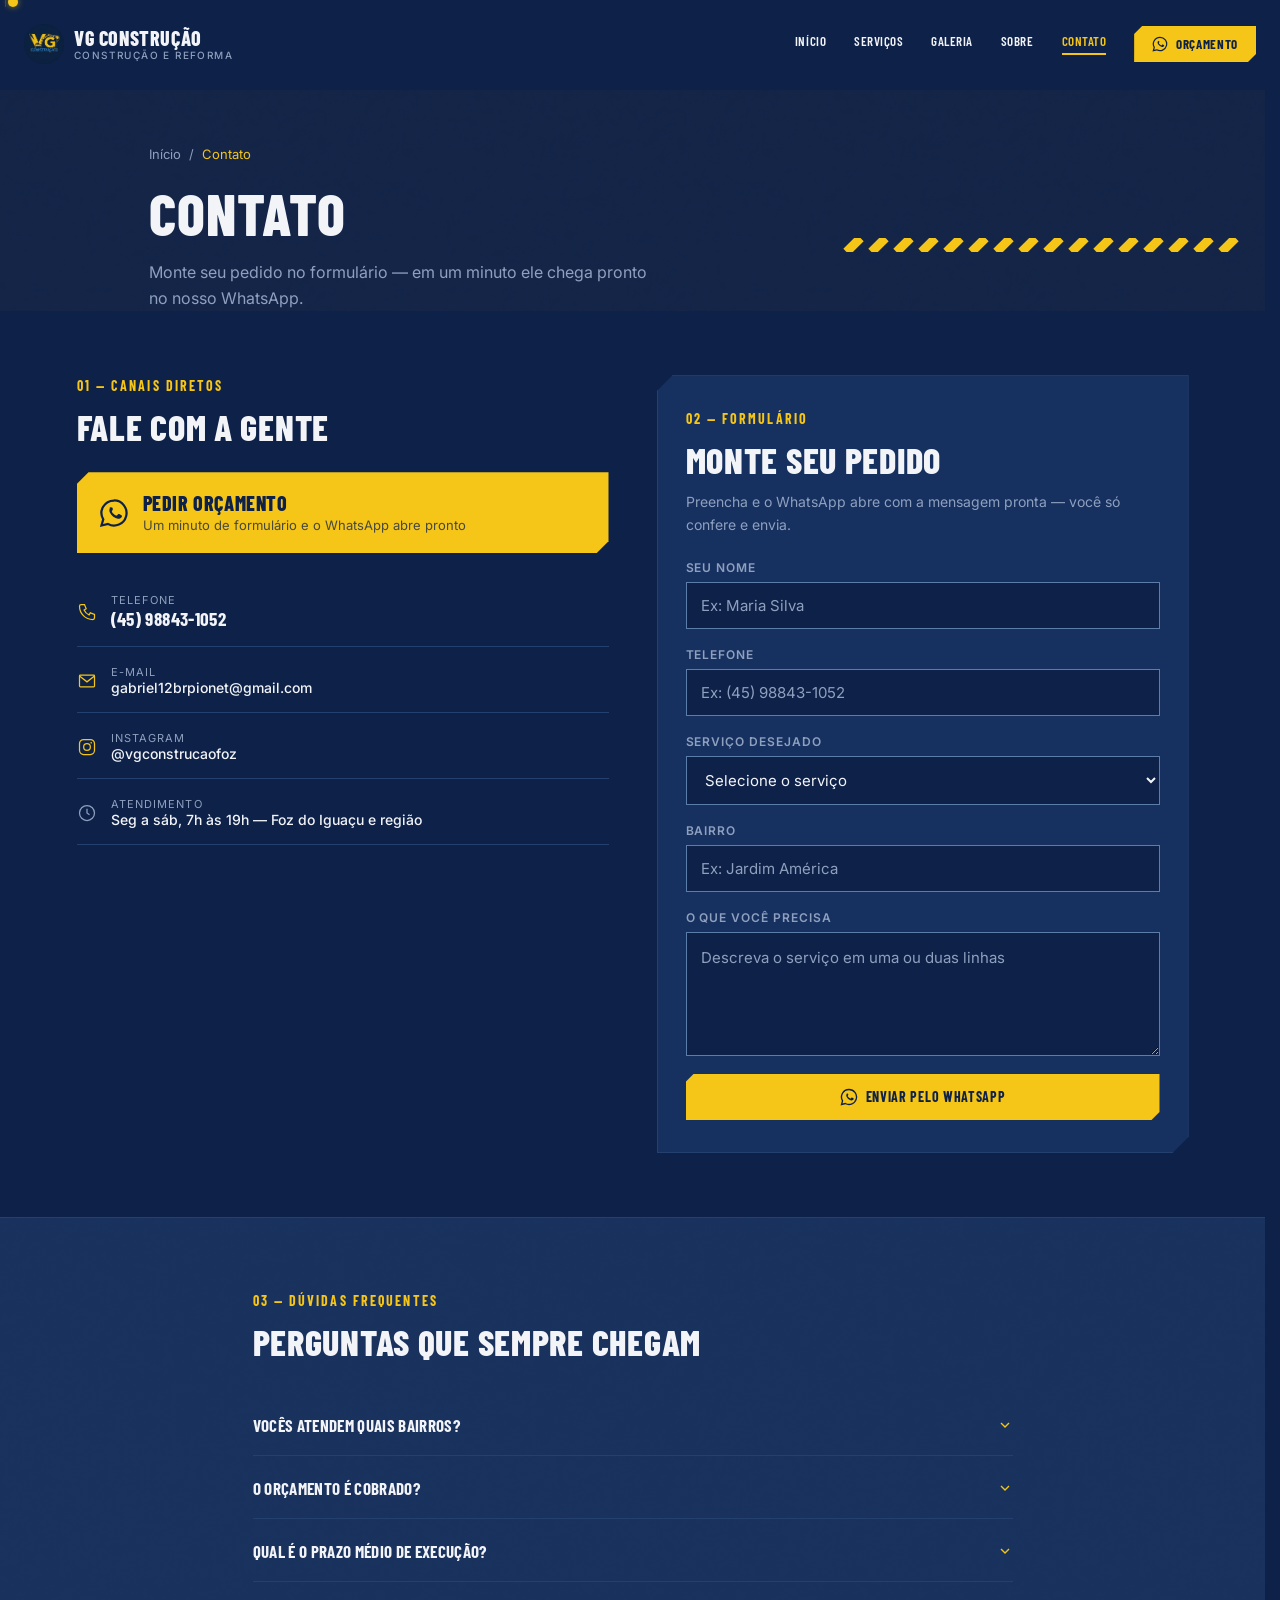
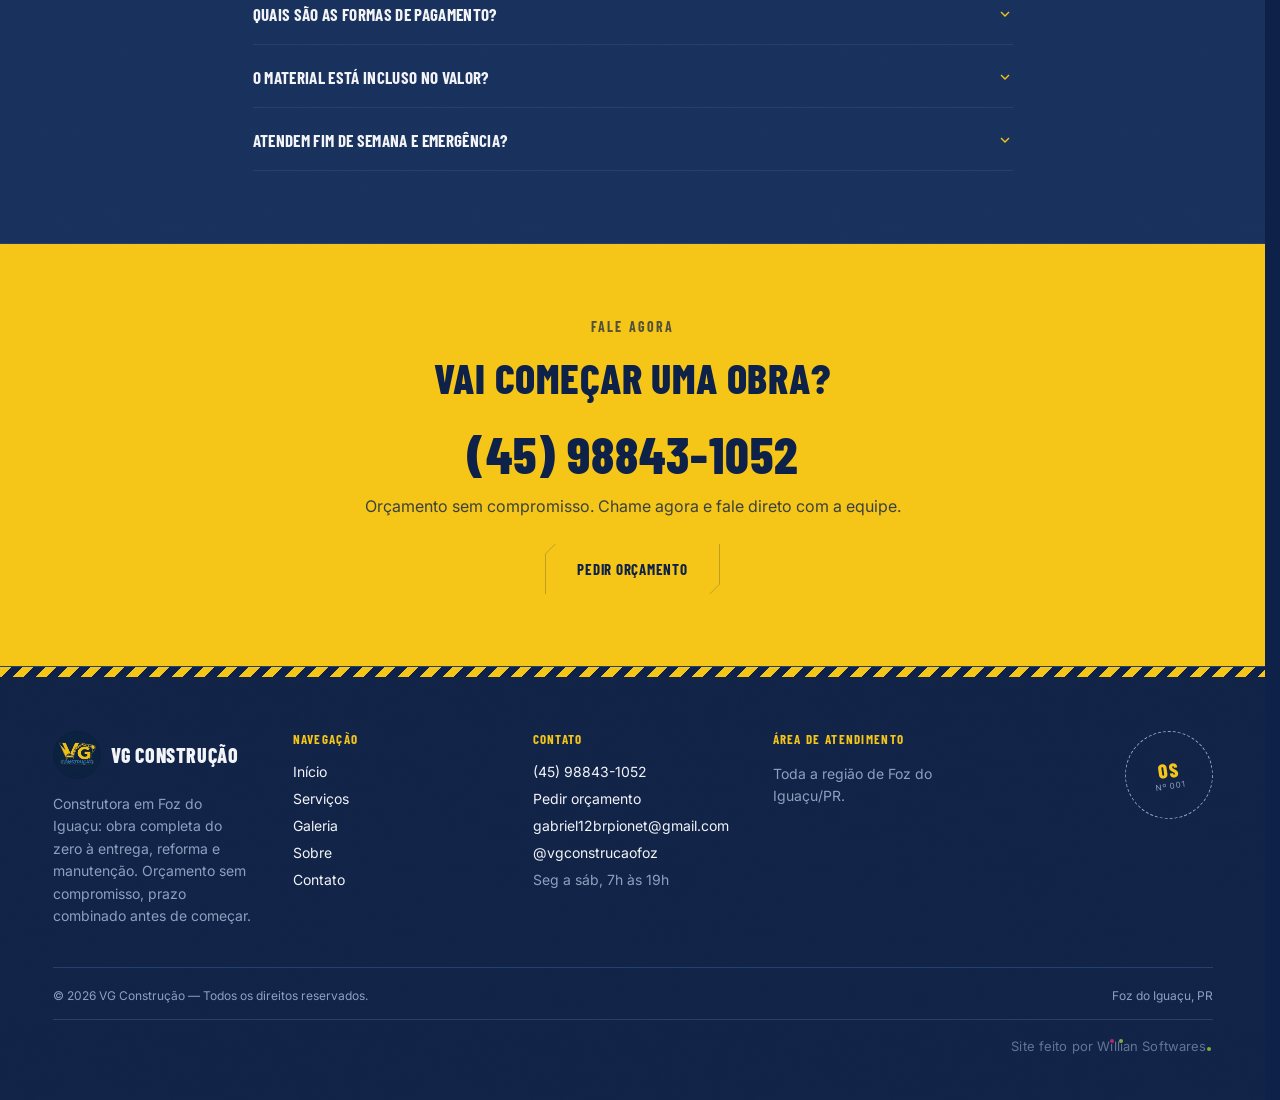
==== commit f6d98da3: "Contato pelo formulário e assinatura de autoria no rodapé Fluxo de contato - Nenhum CTA abre o wa.me" ====
--- a/contato.html
+++ b/contato.html
@@ -37,9 +37,9 @@
     <a class="nav-link" href="galeria.html">Galeria</a>
     <a class="nav-link" href="sobre.html">Sobre</a>
     <a class="nav-link is-active" href="contato.html">Contato</a>
-    <a class="btn btn-primary btn-sm" data-wa="header" target="_blank" rel="noopener" aria-label="Falar no WhatsApp" href="#">
+    <a class="btn btn-primary btn-sm" data-cta="geral" href="contato.html?servico=geral#formulario" aria-label="Pedir orçamento">
       <svg width="16" height="16" viewBox="0 0 24 24" fill="none" aria-hidden="true"><path d="M12 2a10 10 0 0 0-8.6 15.1L2 22l5.1-1.3A10 10 0 1 0 12 2z" stroke="currentColor" stroke-width="1.8" /><path d="M8.3 8.3c.3-.9 1-1 1.5-.9.5.1 1 .3 1.2 1 .3.6-.2 1.4-.5 1.9-.3.5-.3.7 0 1.1.6.9 1.9 2.1 3.1 2.6.4.2.6.1.9-.2l.6-.7c.4-.4 1-.5 1.4-.2l1.5.9c.4.3.5.9.2 1.3-.6.9-1.9 1.6-3.1 1.4-2.4-.4-5.2-2.4-6.5-5.2-.5-1.1-.4-2.3.3-3.4z" fill="currentColor" /></svg>
-      WhatsApp
+      Orçamento
     </a>
   </nav>
   <button class="hamburger" id="hamburgerBtn" aria-label="Abrir menu" aria-expanded="false" aria-controls="mobileMenu">
@@ -64,7 +64,7 @@
   </nav>
   <div class="mobile-menu__footer">
     <a href="tel:+5545988431052" class="mobile-menu__phone">(45) 98843-1052</a>
-    <a class="mobile-menu__wa" data-wa="header" target="_blank" rel="noopener" href="#">Falar no WhatsApp</a>
+    <a class="mobile-menu__wa" data-cta="geral" href="contato.html?servico=geral#formulario">Pedir orçamento</a>
   </div>
 </div>
 
@@ -79,7 +79,7 @@
       <span class="current">Contato</span>
     </div>
     <h1 class="h1">Contato</h1>
-    <p class="lede">Chame pelo canal que preferir — a resposta mais rápida é sempre pelo WhatsApp.</p>
+    <p class="lede">Monte seu pedido no formulário — em um minuto ele chega pronto no nosso WhatsApp.</p>
   </div>
   <div class="hero-stripes-wrap">
     <svg class="hero-stripes" width="100%" height="14" viewBox="0 0 400 14" preserveAspectRatio="none">
@@ -108,11 +108,11 @@
     <span class="eyebrow">01 — Canais diretos</span>
     <h2 class="h2">Fale com a gente</h2>
 
-    <a href="#" data-wa="contato" target="_blank" rel="noopener" class="contact-wa">
+    <a data-cta="geral" href="contato.html?servico=geral#formulario" class="contact-wa">
       <svg width="30" height="30" viewBox="0 0 24 24" fill="none" aria-hidden="true"><path d="M12 2a10 10 0 0 0-8.6 15.1L2 22l5.1-1.3A10 10 0 1 0 12 2z" stroke="currentColor" stroke-width="1.8" /><path d="M8.3 8.3c.3-.9 1-1 1.5-.9.5.1 1 .3 1.2 1 .3.6-.2 1.4-.5 1.9-.3.5-.3.7 0 1.1.6.9 1.9 2.1 3.1 2.6.4.2.6.1.9-.2l.6-.7c.4-.4 1-.5 1.4-.2l1.5.9c.4.3.5.9.2 1.3-.6.9-1.9 1.6-3.1 1.4-2.4-.4-5.2-2.4-6.5-5.2-.5-1.1-.4-2.3.3-3.4z" fill="currentColor" /></svg>
       <span>
-        <strong>Chamar no WhatsApp</strong>
-        <small>Resposta rápida, sem compromisso</small>
+        <strong>Pedir orçamento</strong>
+        <small>Um minuto de formulário e o WhatsApp abre pronto</small>
       </span>
     </a>
 
@@ -148,15 +148,22 @@
     </div>
   </div>
 
-  <div class="contact-form-card">
+  <div class="contact-form-card" id="formulario">
     <span class="eyebrow">02 — Formulário</span>
     <h2 class="h2">Monte seu pedido</h2>
     <p>Preencha e o WhatsApp abre com a mensagem pronta — você só confere e envia.</p>
+    <p class="form-context" id="formContext" hidden>Orçamento de: <strong></strong></p>
 
     <form class="form" novalidate>
       <div class="field">
         <label for="os-nome">Seu nome</label>
-        <input id="os-nome" name="nome" type="text" placeholder="Ex: Maria Silva" aria-invalid="false" />
+        <input id="os-nome" name="nome" type="text" autocomplete="name" placeholder="Ex: Maria Silva" aria-invalid="false" />
+        <span role="alert" class="field__error"></span>
+      </div>
+
+      <div class="field">
+        <label for="os-telefone">Telefone</label>
+        <input id="os-telefone" name="telefone" type="tel" inputmode="tel" autocomplete="tel" placeholder="Ex: (45) 98843-1052" aria-invalid="false" />
         <span role="alert" class="field__error"></span>
       </div>
 
@@ -164,15 +171,6 @@
         <label for="os-servico">Serviço desejado</label>
         <select id="os-servico" name="servico" aria-invalid="false">
           <option value="">Selecione o serviço</option>
-          <option value="Construção e ampliação">Construção e ampliação</option>
-          <option value="Reforma e acabamento">Reforma e acabamento</option>
-          <option value="Pintura">Pintura</option>
-          <option value="Cerâmica e porcelanato">Cerâmica e porcelanato</option>
-          <option value="Elétrica">Elétrica</option>
-          <option value="Instalações">Instalações</option>
-          <option value="Telhado e impermeabilização">Telhado e impermeabilização</option>
-          <option value="Manutenção geral">Manutenção geral</option>
-          <option value="Outro serviço">Outro serviço</option>
         </select>
         <span role="alert" class="field__error"></span>
       </div>
@@ -193,8 +191,17 @@
         <svg width="18" height="18" viewBox="0 0 24 24" fill="none" aria-hidden="true"><path d="M12 2a10 10 0 0 0-8.6 15.1L2 22l5.1-1.3A10 10 0 1 0 12 2z" stroke="currentColor" stroke-width="1.8" /><path d="M8.3 8.3c.3-.9 1-1 1.5-.9.5.1 1 .3 1.2 1 .3.6-.2 1.4-.5 1.9-.3.5-.3.7 0 1.1.6.9 1.9 2.1 3.1 2.6.4.2.6.1.9-.2l.6-.7c.4-.4 1-.5 1.4-.2l1.5.9c.4.3.5.9.2 1.3-.6.9-1.9 1.6-3.1 1.4-2.4-.4-5.2-2.4-6.5-5.2-.5-1.1-.4-2.3.3-3.4z" fill="currentColor" /></svg>
         Enviar pelo WhatsApp
       </button>
-      <span role="status" class="form-status">WhatsApp aberto em nova aba com sua mensagem. Se não abriu, verifique o bloqueio de pop-ups.</span>
     </form>
+
+    <div class="form-success" id="formSuccess" role="status" hidden>
+      <svg width="30" height="30" viewBox="0 0 24 24" fill="none" stroke-width="1.5" aria-hidden="true"><path d="M8 12.5l2.5 2.5L16 9" /><circle cx="12" cy="12" r="9" /></svg>
+      <h3 class="form-success__title" id="formSuccessTitle" tabindex="-1">Pedido montado</h3>
+      <p class="form-success__desc">O WhatsApp abriu em outra aba com a sua mensagem pronta — é só conferir e enviar. Se não abriu, o bloqueio de pop-ups pode ter barrado.</p>
+      <div class="form-success__actions">
+        <a id="formSuccessLink" class="btn btn-primary btn-sm" href="#" target="_blank" rel="noopener">Abrir o WhatsApp</a>
+        <button type="button" class="btn btn-outline btn-sm" id="formRefazer">Fazer outro pedido</button>
+      </div>
+    </div>
   </div>
 </div>
 
@@ -265,7 +272,7 @@
         </button>
         <div class="faq-item__panel">
           <div class="faq-item__panel-inner">
-            <p>Sim. Atendemos de segunda a sábado, das 7h às 19h, e emergências como vazamento ou infiltração podem ser atendidas fora desse horário — chame no WhatsApp e a gente verifica a disponibilidade.</p>
+            <p>Sim. Atendemos de segunda a sábado, das 7h às 19h, e emergências como vazamento ou infiltração podem ser atendidas fora desse horário — mande o pedido pelo formulário e a gente verifica a disponibilidade.</p>
           </div>
         </div>
       </div>
@@ -279,14 +286,14 @@
     <h2 class="cta-banner__title">Vai começar uma obra?</h2>
     <a href="tel:+5545988431052" class="cta-banner__phone">(45) 98843-1052</a>
     <p class="cta-banner__sub">Orçamento sem compromisso. Chame agora e fale direto com a equipe.</p>
-    <a href="#" data-wa="ctaFinal" target="_blank" rel="noopener" class="btn-cta">
+    <a data-cta="geral" href="contato.html?servico=geral#formulario" class="btn-cta">
       <span class="btn-cta__fill" aria-hidden="true"></span>
       <span class="btn-cta__roller" aria-hidden="true">
         <svg width="20" height="20" viewBox="0 0 24 24" aria-hidden="true"><rect x="1" y="7" width="13" height="8" rx="1.5" fill="currentColor" /><rect x="14" y="9" width="4" height="4" fill="currentColor" /><line x1="18" y1="11" x2="23" y2="11" stroke="currentColor" stroke-width="2" /></svg>
       </span>
       <span class="btn-cta__label">
-        <span class="btn-cta__text-light">Chamar no WhatsApp</span>
-        <span class="btn-cta__text-dark" aria-hidden="true">Chamar no WhatsApp</span>
+        <span class="btn-cta__text-light">Pedir orçamento</span>
+        <span class="btn-cta__text-dark" aria-hidden="true">Pedir orçamento</span>
       </span>
     </a>
   </div>
@@ -314,7 +321,8 @@
     <div>
       <h3>Contato</h3>
       <div class="site-footer__contact">
-        <a href="#" data-wa="footer" target="_blank" rel="noopener">(45) 98843-1052</a>
+        <a href="tel:+5545988431052">(45) 98843-1052</a>
+        <a data-cta="geral" href="contato.html?servico=geral#formulario">Pedir orçamento</a>
         <a href="mailto:gabriel12brpionet@gmail.com">gabriel12brpionet@gmail.com</a>
         <a href="https://instagram.com/vgconstrucaofoz" target="_blank" rel="noopener">@vgconstrucaofoz</a>
         <span>Seg a sáb, 7h às 19h</span>
@@ -337,6 +345,12 @@
     <span>© <span id="footerYear"></span> VG Construção — Todos os direitos reservados.</span>
     <span>Foz do Iguaçu, PR</span>
   </div>
+  <div class="site-footer__sign">
+    <a class="signature" href="https://meu-portfoliowilldev.vercel.app" target="_blank" rel="noopener"
+       title="Site desenvolvido por Willian Softwares" aria-label="Site feito por Willian Softwares">
+      <span class="signature__text" aria-hidden="true">Site feito por W<span class="signature__i signature__i--pink">ı</span>ll<span class="signature__i signature__i--lime">ı</span>an Softwares<span class="signature__stop"></span></span>
+    </a>
+  </div>
 </footer>
 
 <script src="js/main.js"></script>
--- a/css/styles.css
+++ b/css/styles.css
@@ -27,12 +27,17 @@
 
   --logo-h: 40px;
 
+  /* Assinatura de autoria (cores próprias do autor, fora da paleta da marca) */
+  --sign-pink: #FF2E88;
+  --sign-lime: #C8F531;
+
   --font-display: 'Barlow Condensed', sans-serif;
   --font-body: 'Inter', sans-serif;
 }
 
 /* ---------- Reset & base ---------- */
 * { box-sizing: border-box; }
+[hidden] { display: none !important; }
 html { scroll-padding-top: 100px; scrollbar-gutter: stable; }
 html.has-sub-nav { scroll-padding-top: 156px; }
 body { margin: 0; background: var(--bg); font-family: var(--font-body); }
@@ -593,6 +598,30 @@
 .form-status { font-family: var(--font-body); font-size: 13px; color: var(--accent-2-text); line-height: 1.5; display: none; }
 .form-status.is-visible { display: block; }
 
+.form-context {
+  font-family: var(--font-body); font-size: 14px; color: var(--muted); line-height: 1.4;
+  margin: 16px 0 0; padding-left: 12px; border-left: 2px solid var(--accent);
+  display: flex; flex-wrap: wrap; align-items: baseline; gap: 8px;
+}
+.form-context strong {
+  font-family: var(--font-display); font-weight: 800; font-size: 17px; letter-spacing: .02em;
+  text-transform: uppercase; color: var(--accent);
+}
+
+.form-success {
+  display: flex; flex-direction: column; align-items: flex-start; gap: 8px; margin-top: 24px;
+  background: var(--bg); border: 1px solid var(--border-light); padding: 26px 24px;
+  clip-path: polygon(12px 0, 100% 0, 100% calc(100% - 12px), calc(100% - 12px) 100%, 0 100%, 0 12px);
+}
+.form-success svg { stroke: var(--accent); }
+.form-success__title {
+  font-family: var(--font-display); font-weight: 800; font-size: 22px; letter-spacing: .02em;
+  text-transform: uppercase; color: var(--text); margin: 4px 0 0;
+}
+.form-success__title:focus-visible { outline: 2px solid var(--accent); outline-offset: 4px; }
+.form-success__desc { font-family: var(--font-body); font-size: 14px; line-height: 1.6; color: var(--muted); margin: 0; max-width: 420px; }
+.form-success__actions { display: flex; flex-wrap: wrap; gap: 12px; margin-top: 12px; }
+
 .faq-list { display: flex; flex-direction: column; gap: 2px; margin-top: 32px; max-width: 760px; }
 .faq-item { border-bottom: 1px solid var(--border); }
 .faq-item__q { width: 100%; display: flex; align-items: center; justify-content: space-between; gap: 16px; background: transparent; border: none; padding: 20px 0; cursor: pointer; text-align: left; }
@@ -604,3 +633,47 @@
 .faq-item.is-open .faq-item__panel { grid-template-rows: 1fr; }
 .faq-item__panel-inner { min-height: 0; overflow: hidden; }
 .faq-item__panel p { font-family: var(--font-body); font-size: 15px; color: var(--muted); line-height: 1.65; margin: 0; padding: 0 0 20px; max-width: 620px; }
+
+/* ---------- Assinatura de autoria (rodapé) ---------- */
+.site-footer__sign {
+  max-width: 1160px; margin: 16px auto 0; padding-top: 4px;
+  border-top: 1px solid var(--border); display: flex; justify-content: flex-end;
+}
+.signature {
+  display: inline-flex; align-items: center; min-height: 44px; padding: 0 2px;
+  font-family: var(--font-body); font-size: 13px; line-height: 1.4; letter-spacing: .01em;
+  color: var(--muted); text-decoration: none; opacity: .65; transition: opacity 250ms ease;
+}
+.signature:hover, .signature:focus-visible { color: var(--muted); opacity: 1; }
+.signature__text { position: relative; display: inline-block; }
+/* linha em verde lima que se desenha da esquerda para a direita */
+.signature__text::after {
+  content: ''; position: absolute; left: 0; right: 0; bottom: -4px; height: 1px;
+  background: var(--sign-lime); transform: scaleX(0); transform-origin: left center;
+  transition: transform 250ms ease;
+}
+.signature:hover .signature__text::after,
+.signature:focus-visible .signature__text::after { transform: scaleX(1); }
+/* Os "i" usam o glifo sem pingo (ı) e ganham o ponto desenhado em CSS:
+   no tamanho do rodapé o pingo da fonte fica pequeno demais. */
+.signature__i { display: inline-block; position: relative; line-height: 1; }
+/* 1ex = altura-x da fonte em uso e .145em = distância da base da caixa até a
+   linha de base (line-height: 1), então o ponto cai onde cairia o pingo real. */
+.signature__i::before {
+  content: ''; position: absolute; left: 50%; bottom: calc(1ex + .145em + 1px);
+  width: 4px; height: 4px; border-radius: 50%; transform: translateX(-50%);
+}
+.signature__i--pink::before { background: var(--sign-pink); }
+.signature__i--lime::before { background: var(--sign-lime); }
+/* ponto final, mesmo tratamento */
+.signature__stop { display: inline-block; position: relative; width: 4px; line-height: 1; }
+/* span vazio: a linha de base é a própria borda inferior, então bottom: 0 assenta o ponto nela */
+.signature__stop::before {
+  content: ''; position: absolute; left: 0; bottom: 0; width: 4px; height: 4px;
+  border-radius: 50%; background: var(--sign-lime);
+}
+
+@media (max-width: 720px) {
+  .site-footer__sign { justify-content: center; }
+  .signature { opacity: .8; }
+}
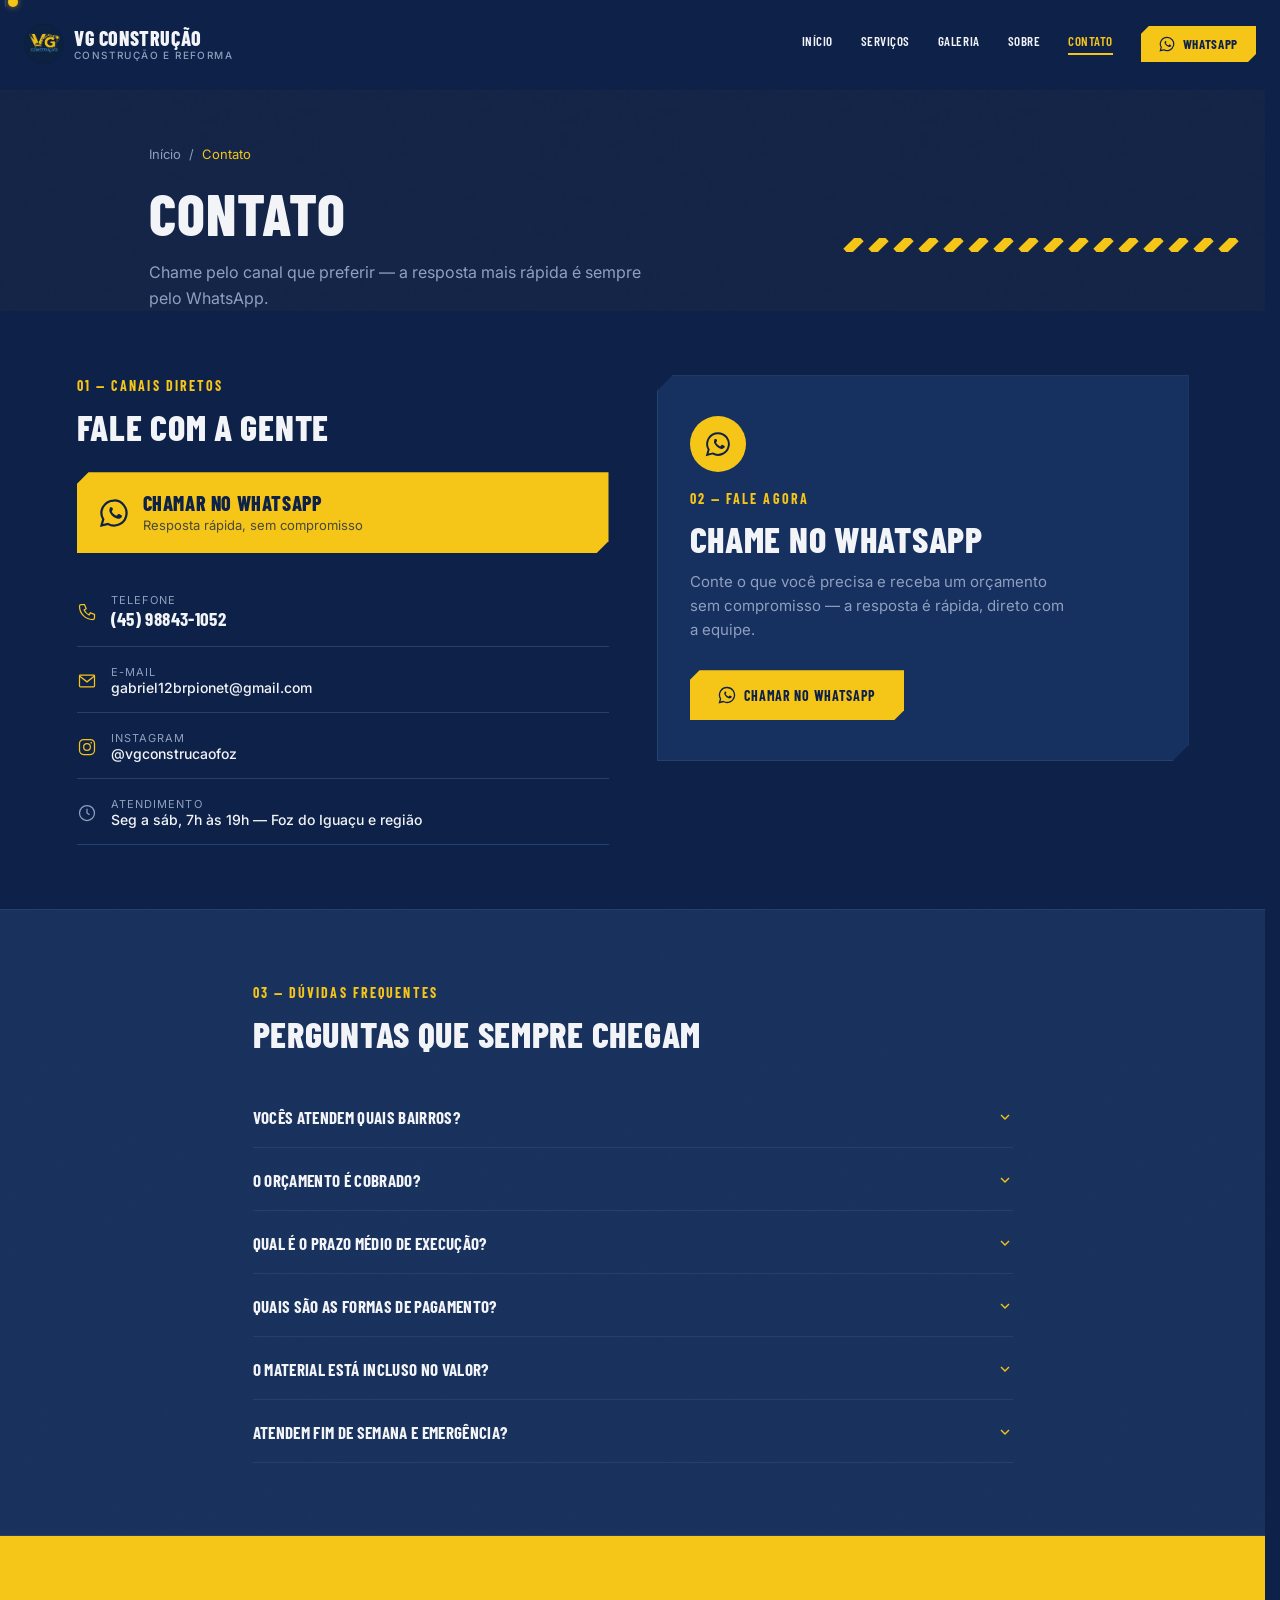
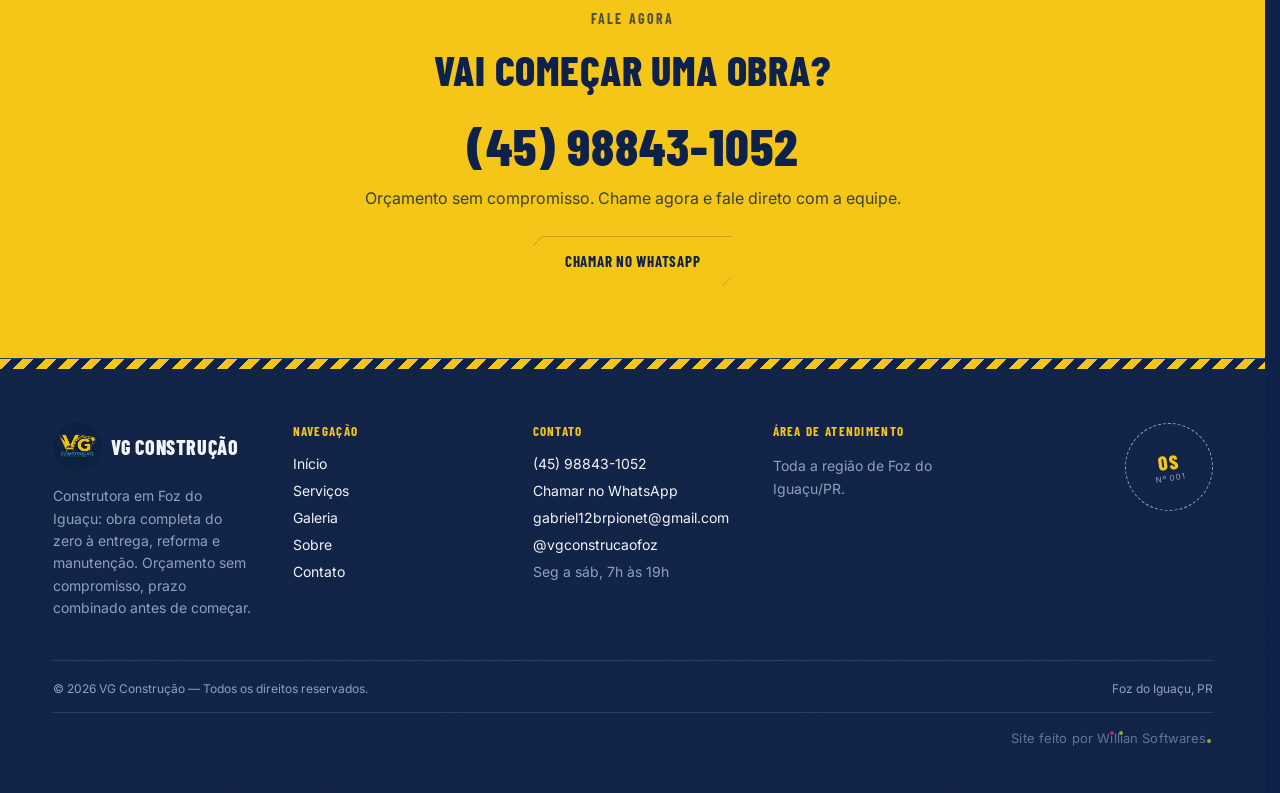
==== commit 5354548f: "Reverte o fluxo de contato para WhatsApp direto O passo intermediário pelo formulário saiu do site: " ====
--- a/contato.html
+++ b/contato.html
@@ -4,7 +4,7 @@
 <meta charset="utf-8" />
 <meta name="viewport" content="width=device-width, initial-scale=1" />
 <title>Contato — VG Construção Foz do Iguaçu | WhatsApp (45) 98843-1052</title>
-<meta name="description" content="Fale com a VG Construção em Foz do Iguaçu: WhatsApp (45) 98843-1052, telefone, e-mail e Instagram. Peça o orçamento da sua obra sem compromisso pelo formulário." />
+<meta name="description" content="Fale com a VG Construção em Foz do Iguaçu: WhatsApp (45) 98843-1052, telefone, e-mail e Instagram. Peça o orçamento da sua obra sem compromisso." />
 <meta property="og:title" content="Contato — VG Construção Foz do Iguaçu" />
 <meta property="og:description" content="WhatsApp (45) 98843-1052. Construtora em Foz do Iguaçu/PR: obra, reforma e manutenção. Orçamento sem compromisso." />
 <meta property="og:site_name" content="VG Construção" />
@@ -37,9 +37,9 @@
     <a class="nav-link" href="galeria.html">Galeria</a>
     <a class="nav-link" href="sobre.html">Sobre</a>
     <a class="nav-link is-active" href="contato.html">Contato</a>
-    <a class="btn btn-primary btn-sm" data-cta="geral" href="contato.html?servico=geral#formulario" aria-label="Pedir orçamento">
+    <a class="btn btn-primary btn-sm" data-wa="geral" target="_blank" rel="noopener" href="#" aria-label="Falar no WhatsApp">
       <svg width="16" height="16" viewBox="0 0 24 24" fill="none" aria-hidden="true"><path d="M12 2a10 10 0 0 0-8.6 15.1L2 22l5.1-1.3A10 10 0 1 0 12 2z" stroke="currentColor" stroke-width="1.8" /><path d="M8.3 8.3c.3-.9 1-1 1.5-.9.5.1 1 .3 1.2 1 .3.6-.2 1.4-.5 1.9-.3.5-.3.7 0 1.1.6.9 1.9 2.1 3.1 2.6.4.2.6.1.9-.2l.6-.7c.4-.4 1-.5 1.4-.2l1.5.9c.4.3.5.9.2 1.3-.6.9-1.9 1.6-3.1 1.4-2.4-.4-5.2-2.4-6.5-5.2-.5-1.1-.4-2.3.3-3.4z" fill="currentColor" /></svg>
-      Orçamento
+      WhatsApp
     </a>
   </nav>
   <button class="hamburger" id="hamburgerBtn" aria-label="Abrir menu" aria-expanded="false" aria-controls="mobileMenu">
@@ -64,7 +64,7 @@
   </nav>
   <div class="mobile-menu__footer">
     <a href="tel:+5545988431052" class="mobile-menu__phone">(45) 98843-1052</a>
-    <a class="mobile-menu__wa" data-cta="geral" href="contato.html?servico=geral#formulario">Pedir orçamento</a>
+    <a class="mobile-menu__wa" data-wa="geral" target="_blank" rel="noopener" href="#">Falar no WhatsApp</a>
   </div>
 </div>
 
@@ -79,7 +79,7 @@
       <span class="current">Contato</span>
     </div>
     <h1 class="h1">Contato</h1>
-    <p class="lede">Monte seu pedido no formulário — em um minuto ele chega pronto no nosso WhatsApp.</p>
+    <p class="lede">Chame pelo canal que preferir — a resposta mais rápida é sempre pelo WhatsApp.</p>
   </div>
   <div class="hero-stripes-wrap">
     <svg class="hero-stripes" width="100%" height="14" viewBox="0 0 400 14" preserveAspectRatio="none">
@@ -108,11 +108,11 @@
     <span class="eyebrow">01 — Canais diretos</span>
     <h2 class="h2">Fale com a gente</h2>
 
-    <a data-cta="geral" href="contato.html?servico=geral#formulario" class="contact-wa">
+    <a data-wa="geral" target="_blank" rel="noopener" href="#" class="contact-wa">
       <svg width="30" height="30" viewBox="0 0 24 24" fill="none" aria-hidden="true"><path d="M12 2a10 10 0 0 0-8.6 15.1L2 22l5.1-1.3A10 10 0 1 0 12 2z" stroke="currentColor" stroke-width="1.8" /><path d="M8.3 8.3c.3-.9 1-1 1.5-.9.5.1 1 .3 1.2 1 .3.6-.2 1.4-.5 1.9-.3.5-.3.7 0 1.1.6.9 1.9 2.1 3.1 2.6.4.2.6.1.9-.2l.6-.7c.4-.4 1-.5 1.4-.2l1.5.9c.4.3.5.9.2 1.3-.6.9-1.9 1.6-3.1 1.4-2.4-.4-5.2-2.4-6.5-5.2-.5-1.1-.4-2.3.3-3.4z" fill="currentColor" /></svg>
       <span>
-        <strong>Pedir orçamento</strong>
-        <small>Um minuto de formulário e o WhatsApp abre pronto</small>
+        <strong>Chamar no WhatsApp</strong>
+        <small>Resposta rápida, sem compromisso</small>
       </span>
     </a>
 
@@ -148,60 +148,17 @@
     </div>
   </div>
 
-  <div class="contact-form-card" id="formulario">
-    <span class="eyebrow">02 — Formulário</span>
-    <h2 class="h2">Monte seu pedido</h2>
-    <p>Preencha e o WhatsApp abre com a mensagem pronta — você só confere e envia.</p>
-    <p class="form-context" id="formContext" hidden>Orçamento de: <strong></strong></p>
-
-    <form class="form" novalidate>
-      <div class="field">
-        <label for="os-nome">Seu nome</label>
-        <input id="os-nome" name="nome" type="text" autocomplete="name" placeholder="Ex: Maria Silva" aria-invalid="false" />
-        <span role="alert" class="field__error"></span>
-      </div>
-
-      <div class="field">
-        <label for="os-telefone">Telefone</label>
-        <input id="os-telefone" name="telefone" type="tel" inputmode="tel" autocomplete="tel" placeholder="Ex: (45) 98843-1052" aria-invalid="false" />
-        <span role="alert" class="field__error"></span>
-      </div>
-
-      <div class="field">
-        <label for="os-servico">Serviço desejado</label>
-        <select id="os-servico" name="servico" aria-invalid="false">
-          <option value="">Selecione o serviço</option>
-        </select>
-        <span role="alert" class="field__error"></span>
-      </div>
-
-      <div class="field">
-        <label for="os-bairro">Bairro</label>
-        <input id="os-bairro" name="bairro" type="text" placeholder="Ex: Jardim América" aria-invalid="false" />
-        <span role="alert" class="field__error"></span>
-      </div>
-
-      <div class="field">
-        <label for="os-descricao">O que você precisa</label>
-        <textarea id="os-descricao" name="descricao" rows="4" placeholder="Descreva o serviço em uma ou duas linhas" aria-invalid="false"></textarea>
-        <span role="alert" class="field__error"></span>
-      </div>
-
-      <button type="submit" class="btn btn-primary" style="justify-content:center;">
-        <svg width="18" height="18" viewBox="0 0 24 24" fill="none" aria-hidden="true"><path d="M12 2a10 10 0 0 0-8.6 15.1L2 22l5.1-1.3A10 10 0 1 0 12 2z" stroke="currentColor" stroke-width="1.8" /><path d="M8.3 8.3c.3-.9 1-1 1.5-.9.5.1 1 .3 1.2 1 .3.6-.2 1.4-.5 1.9-.3.5-.3.7 0 1.1.6.9 1.9 2.1 3.1 2.6.4.2.6.1.9-.2l.6-.7c.4-.4 1-.5 1.4-.2l1.5.9c.4.3.5.9.2 1.3-.6.9-1.9 1.6-3.1 1.4-2.4-.4-5.2-2.4-6.5-5.2-.5-1.1-.4-2.3.3-3.4z" fill="currentColor" /></svg>
-        Enviar pelo WhatsApp
-      </button>
-    </form>
-
-    <div class="form-success" id="formSuccess" role="status" hidden>
-      <svg width="30" height="30" viewBox="0 0 24 24" fill="none" stroke-width="1.5" aria-hidden="true"><path d="M8 12.5l2.5 2.5L16 9" /><circle cx="12" cy="12" r="9" /></svg>
-      <h3 class="form-success__title" id="formSuccessTitle" tabindex="-1">Pedido montado</h3>
-      <p class="form-success__desc">O WhatsApp abriu em outra aba com a sua mensagem pronta — é só conferir e enviar. Se não abriu, o bloqueio de pop-ups pode ter barrado.</p>
-      <div class="form-success__actions">
-        <a id="formSuccessLink" class="btn btn-primary btn-sm" href="#" target="_blank" rel="noopener">Abrir o WhatsApp</a>
-        <button type="button" class="btn btn-outline btn-sm" id="formRefazer">Fazer outro pedido</button>
-      </div>
-    </div>
+  <div class="contact-highlight">
+    <span class="contact-highlight__icon" aria-hidden="true">
+      <svg width="26" height="26" viewBox="0 0 24 24" fill="none" aria-hidden="true"><path d="M12 2a10 10 0 0 0-8.6 15.1L2 22l5.1-1.3A10 10 0 1 0 12 2z" stroke="currentColor" stroke-width="1.8" /><path d="M8.3 8.3c.3-.9 1-1 1.5-.9.5.1 1 .3 1.2 1 .3.6-.2 1.4-.5 1.9-.3.5-.3.7 0 1.1.6.9 1.9 2.1 3.1 2.6.4.2.6.1.9-.2l.6-.7c.4-.4 1-.5 1.4-.2l1.5.9c.4.3.5.9.2 1.3-.6.9-1.9 1.6-3.1 1.4-2.4-.4-5.2-2.4-6.5-5.2-.5-1.1-.4-2.3.3-3.4z" fill="currentColor" /></svg>
+    </span>
+    <span class="eyebrow">02 — Fale agora</span>
+    <h2 class="h2">Chame no WhatsApp</h2>
+    <p>Conte o que você precisa e receba um orçamento sem compromisso — a resposta é rápida, direto com a equipe.</p>
+    <a data-wa="geral" target="_blank" rel="noopener" href="#" class="btn btn-primary btn-hero">
+      <svg width="18" height="18" viewBox="0 0 24 24" fill="none" aria-hidden="true"><path d="M12 2a10 10 0 0 0-8.6 15.1L2 22l5.1-1.3A10 10 0 1 0 12 2z" stroke="currentColor" stroke-width="1.8" /><path d="M8.3 8.3c.3-.9 1-1 1.5-.9.5.1 1 .3 1.2 1 .3.6-.2 1.4-.5 1.9-.3.5-.3.7 0 1.1.6.9 1.9 2.1 3.1 2.6.4.2.6.1.9-.2l.6-.7c.4-.4 1-.5 1.4-.2l1.5.9c.4.3.5.9.2 1.3-.6.9-1.9 1.6-3.1 1.4-2.4-.4-5.2-2.4-6.5-5.2-.5-1.1-.4-2.3.3-3.4z" fill="currentColor" /></svg>
+      Chamar no WhatsApp
+    </a>
   </div>
 </div>
 
@@ -272,7 +229,7 @@
         </button>
         <div class="faq-item__panel">
           <div class="faq-item__panel-inner">
-            <p>Sim. Atendemos de segunda a sábado, das 7h às 19h, e emergências como vazamento ou infiltração podem ser atendidas fora desse horário — mande o pedido pelo formulário e a gente verifica a disponibilidade.</p>
+            <p>Sim. Atendemos de segunda a sábado, das 7h às 19h, e emergências como vazamento ou infiltração podem ser atendidas fora desse horário — chame no WhatsApp e a gente verifica a disponibilidade.</p>
           </div>
         </div>
       </div>
@@ -286,14 +243,14 @@
     <h2 class="cta-banner__title">Vai começar uma obra?</h2>
     <a href="tel:+5545988431052" class="cta-banner__phone">(45) 98843-1052</a>
     <p class="cta-banner__sub">Orçamento sem compromisso. Chame agora e fale direto com a equipe.</p>
-    <a data-cta="geral" href="contato.html?servico=geral#formulario" class="btn-cta">
+    <a data-wa="geral" target="_blank" rel="noopener" href="#" class="btn-cta">
       <span class="btn-cta__fill" aria-hidden="true"></span>
       <span class="btn-cta__roller" aria-hidden="true">
         <svg width="20" height="20" viewBox="0 0 24 24" aria-hidden="true"><rect x="1" y="7" width="13" height="8" rx="1.5" fill="currentColor" /><rect x="14" y="9" width="4" height="4" fill="currentColor" /><line x1="18" y1="11" x2="23" y2="11" stroke="currentColor" stroke-width="2" /></svg>
       </span>
       <span class="btn-cta__label">
-        <span class="btn-cta__text-light">Pedir orçamento</span>
-        <span class="btn-cta__text-dark" aria-hidden="true">Pedir orçamento</span>
+        <span class="btn-cta__text-light">Chamar no WhatsApp</span>
+        <span class="btn-cta__text-dark" aria-hidden="true">Chamar no WhatsApp</span>
       </span>
     </a>
   </div>
@@ -322,7 +279,7 @@
       <h3>Contato</h3>
       <div class="site-footer__contact">
         <a href="tel:+5545988431052">(45) 98843-1052</a>
-        <a data-cta="geral" href="contato.html?servico=geral#formulario">Pedir orçamento</a>
+        <a data-wa="geral" target="_blank" rel="noopener" href="#">Chamar no WhatsApp</a>
         <a href="mailto:gabriel12brpionet@gmail.com">gabriel12brpionet@gmail.com</a>
         <a href="https://instagram.com/vgconstrucaofoz" target="_blank" rel="noopener">@vgconstrucaofoz</a>
         <span>Seg a sáb, 7h às 19h</span>
--- a/css/styles.css
+++ b/css/styles.css
@@ -37,7 +37,6 @@
 
 /* ---------- Reset & base ---------- */
 * { box-sizing: border-box; }
-[hidden] { display: none !important; }
 html { scroll-padding-top: 100px; scrollbar-gutter: stable; }
 html.has-sub-nav { scroll-padding-top: 156px; }
 body { margin: 0; background: var(--bg); font-family: var(--font-body); }
@@ -580,47 +579,16 @@
 .contact-list__value { font-family: var(--font-display); font-weight: 700; font-size: 19px; letter-spacing: .02em; color: var(--text); display: block; transition: color 200ms ease; }
 .contact-list__value--body { font-family: var(--font-body); font-weight: 500; font-size: 14px; color: var(--text); word-break: break-all; display: block; transition: color 200ms ease; }
 
-.contact-form-card { background: var(--bg-alt); border: 1px solid var(--border); clip-path: polygon(16px 0, 100% 0, 100% calc(100% - 16px), calc(100% - 16px) 100%, 0 100%, 0 16px); padding: 32px 28px; }
-.contact-form-card p { font-family: var(--font-body); font-size: 14px; color: var(--muted); line-height: 1.6; margin: 10px 0 0; }
-.form { display: flex; flex-direction: column; gap: 18px; margin-top: 24px; }
-.field { display: flex; flex-direction: column; gap: 7px; }
-.field label { font-family: var(--font-body); font-weight: 600; font-size: 12px; letter-spacing: .08em; color: var(--muted); text-transform: uppercase; }
-.field input, .field select, .field textarea {
-  width: 100%; box-sizing: border-box; background: var(--bg); border: 1px solid var(--field-border); color: var(--text);
-  font-family: var(--font-body); font-size: 15px; padding: 13px 14px; transition: border-color 200ms ease;
-}
-.field input:hover, .field select:hover, .field textarea:hover { border-color: var(--accent-2); }
-.field input::placeholder, .field textarea::placeholder { color: var(--muted); }
-.field textarea { resize: vertical; min-height: 96px; line-height: 1.6; }
-.field.has-error input, .field.has-error select, .field.has-error textarea { border-color: var(--accent); }
-.field__error { font-family: var(--font-body); font-size: 12.5px; color: var(--accent); line-height: 1.4; display: none; }
-.field.has-error .field__error { display: block; }
-.form-status { font-family: var(--font-body); font-size: 13px; color: var(--accent-2-text); line-height: 1.5; display: none; }
-.form-status.is-visible { display: block; }
-
-.form-context {
-  font-family: var(--font-body); font-size: 14px; color: var(--muted); line-height: 1.4;
-  margin: 16px 0 0; padding-left: 12px; border-left: 2px solid var(--accent);
-  display: flex; flex-wrap: wrap; align-items: baseline; gap: 8px;
-}
-.form-context strong {
-  font-family: var(--font-display); font-weight: 800; font-size: 17px; letter-spacing: .02em;
-  text-transform: uppercase; color: var(--accent);
-}
-
-.form-success {
-  display: flex; flex-direction: column; align-items: flex-start; gap: 8px; margin-top: 24px;
-  background: var(--bg); border: 1px solid var(--border-light); padding: 26px 24px;
-  clip-path: polygon(12px 0, 100% 0, 100% calc(100% - 12px), calc(100% - 12px) 100%, 0 100%, 0 12px);
-}
-.form-success svg { stroke: var(--accent); }
-.form-success__title {
-  font-family: var(--font-display); font-weight: 800; font-size: 22px; letter-spacing: .02em;
-  text-transform: uppercase; color: var(--text); margin: 4px 0 0;
-}
-.form-success__title:focus-visible { outline: 2px solid var(--accent); outline-offset: 4px; }
-.form-success__desc { font-family: var(--font-body); font-size: 14px; line-height: 1.6; color: var(--muted); margin: 0; max-width: 420px; }
-.form-success__actions { display: flex; flex-wrap: wrap; gap: 12px; margin-top: 12px; }
+.contact-highlight {
+  background: var(--bg-alt); border: 1px solid var(--border);
+  clip-path: polygon(16px 0, 100% 0, 100% calc(100% - 16px), calc(100% - 16px) 100%, 0 100%, 0 16px);
+  padding: 40px 32px; display: flex; flex-direction: column; align-items: flex-start;
+}
+.contact-highlight__icon {
+  width: 56px; height: 56px; border-radius: 50%; background: var(--accent); color: var(--bg); flex-shrink: 0;
+  display: flex; align-items: center; justify-content: center; margin-bottom: 18px;
+}
+.contact-highlight p { font-family: var(--font-body); font-size: 15px; color: var(--muted); line-height: 1.6; margin: 10px 0 28px; max-width: 380px; }
 
 .faq-list { display: flex; flex-direction: column; gap: 2px; margin-top: 32px; max-width: 760px; }
 .faq-item { border-bottom: 1px solid var(--border); }
